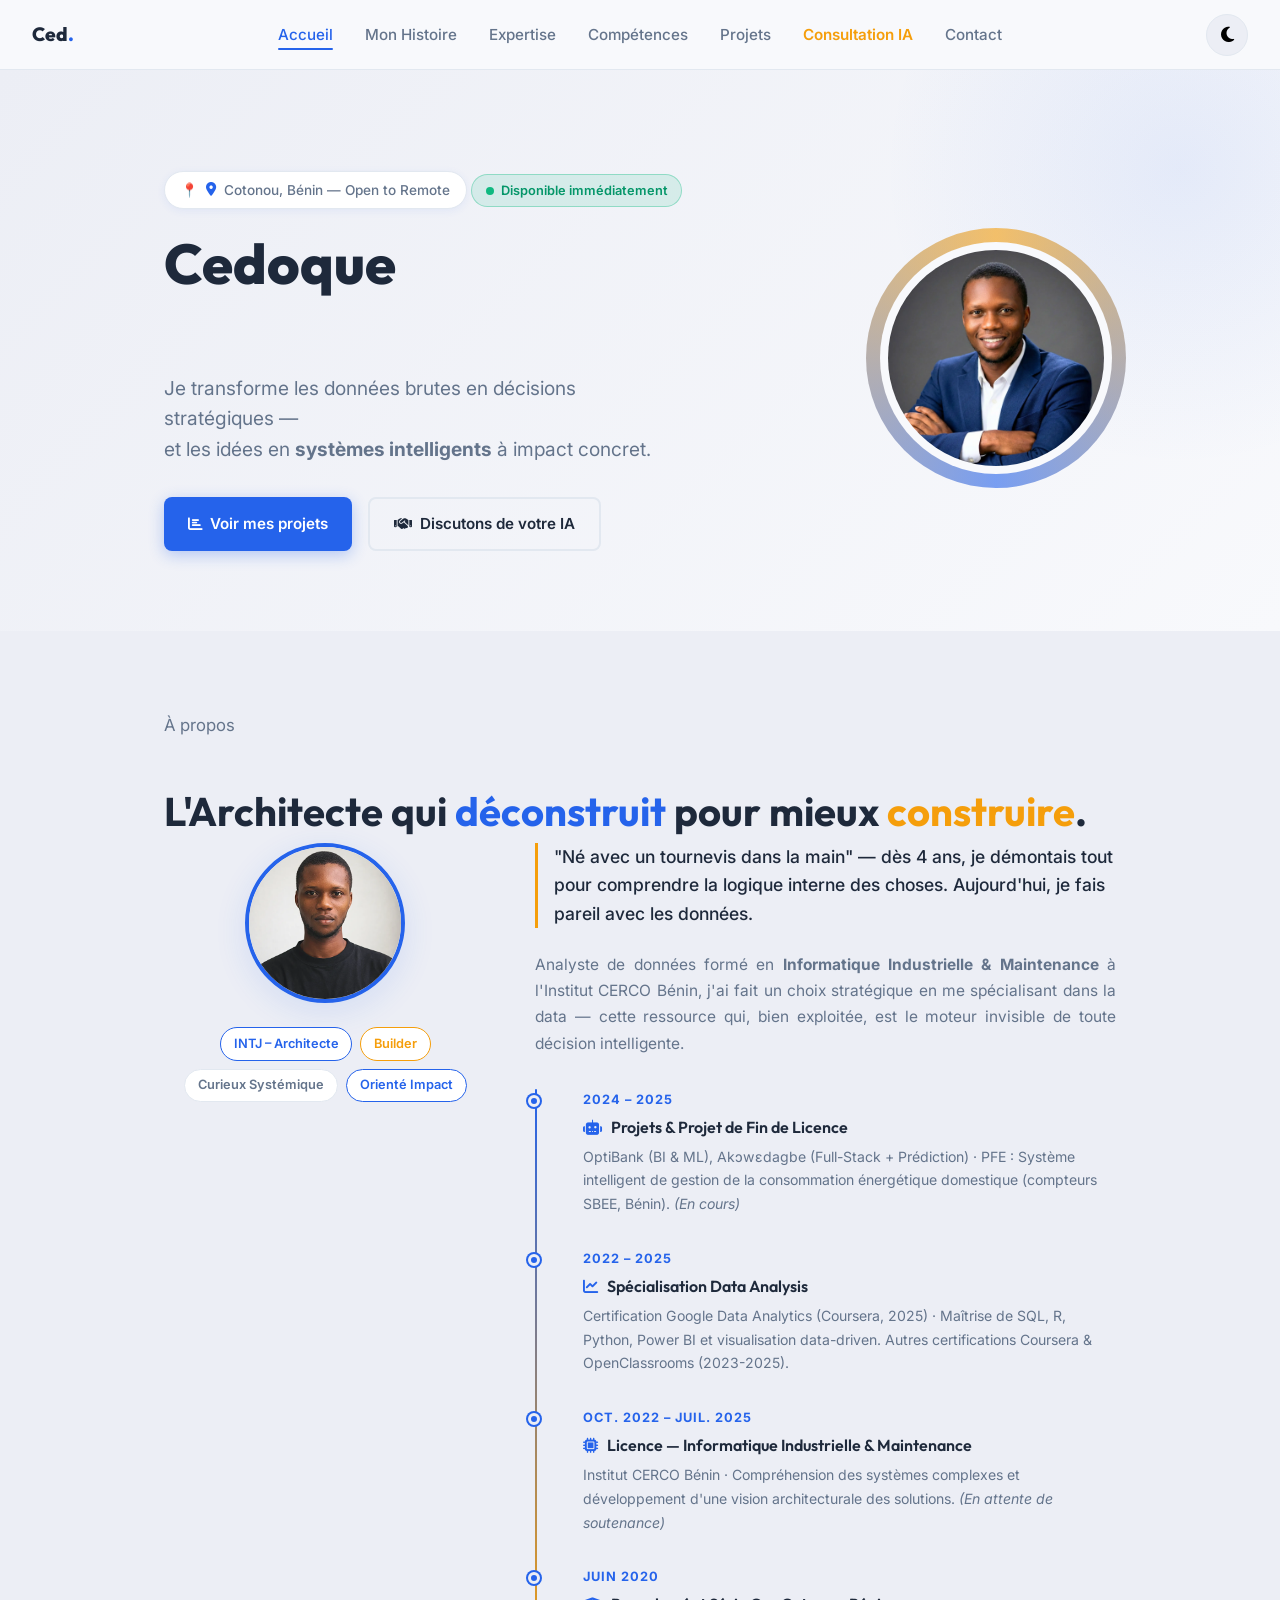
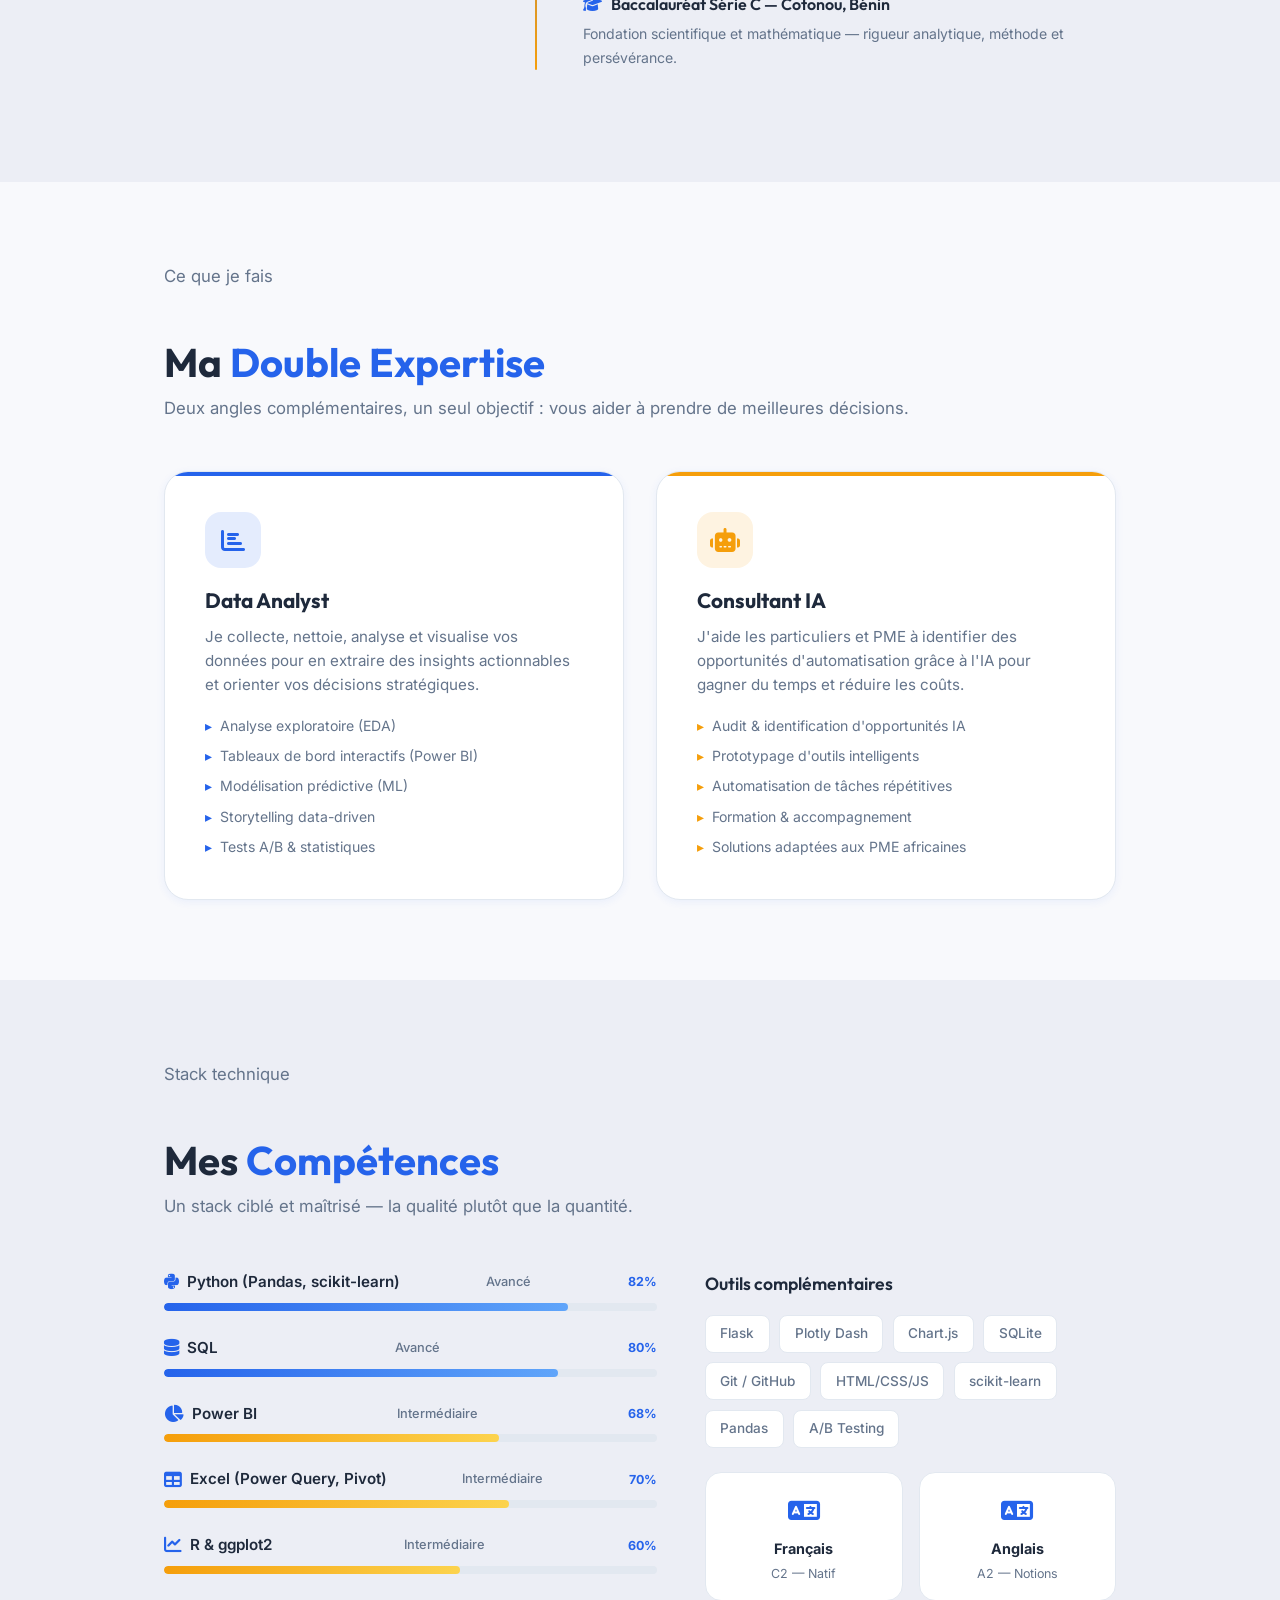
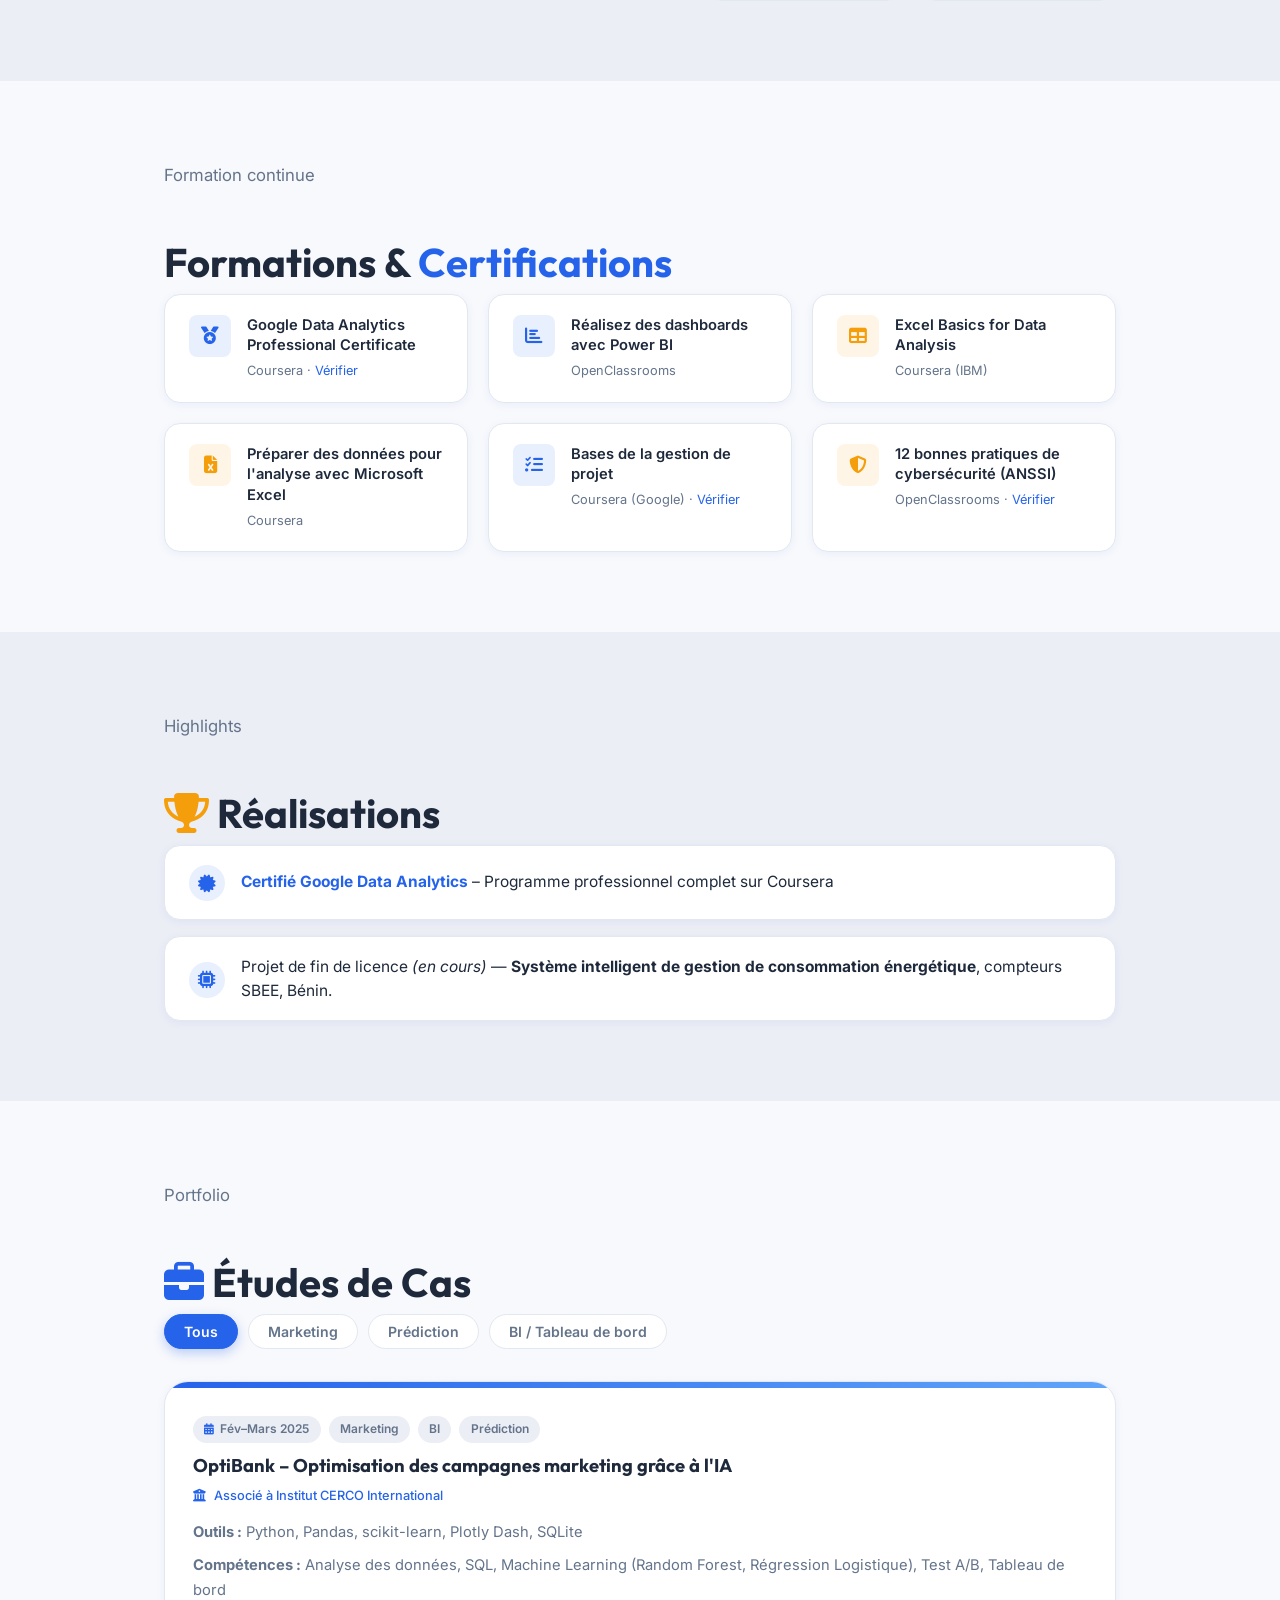
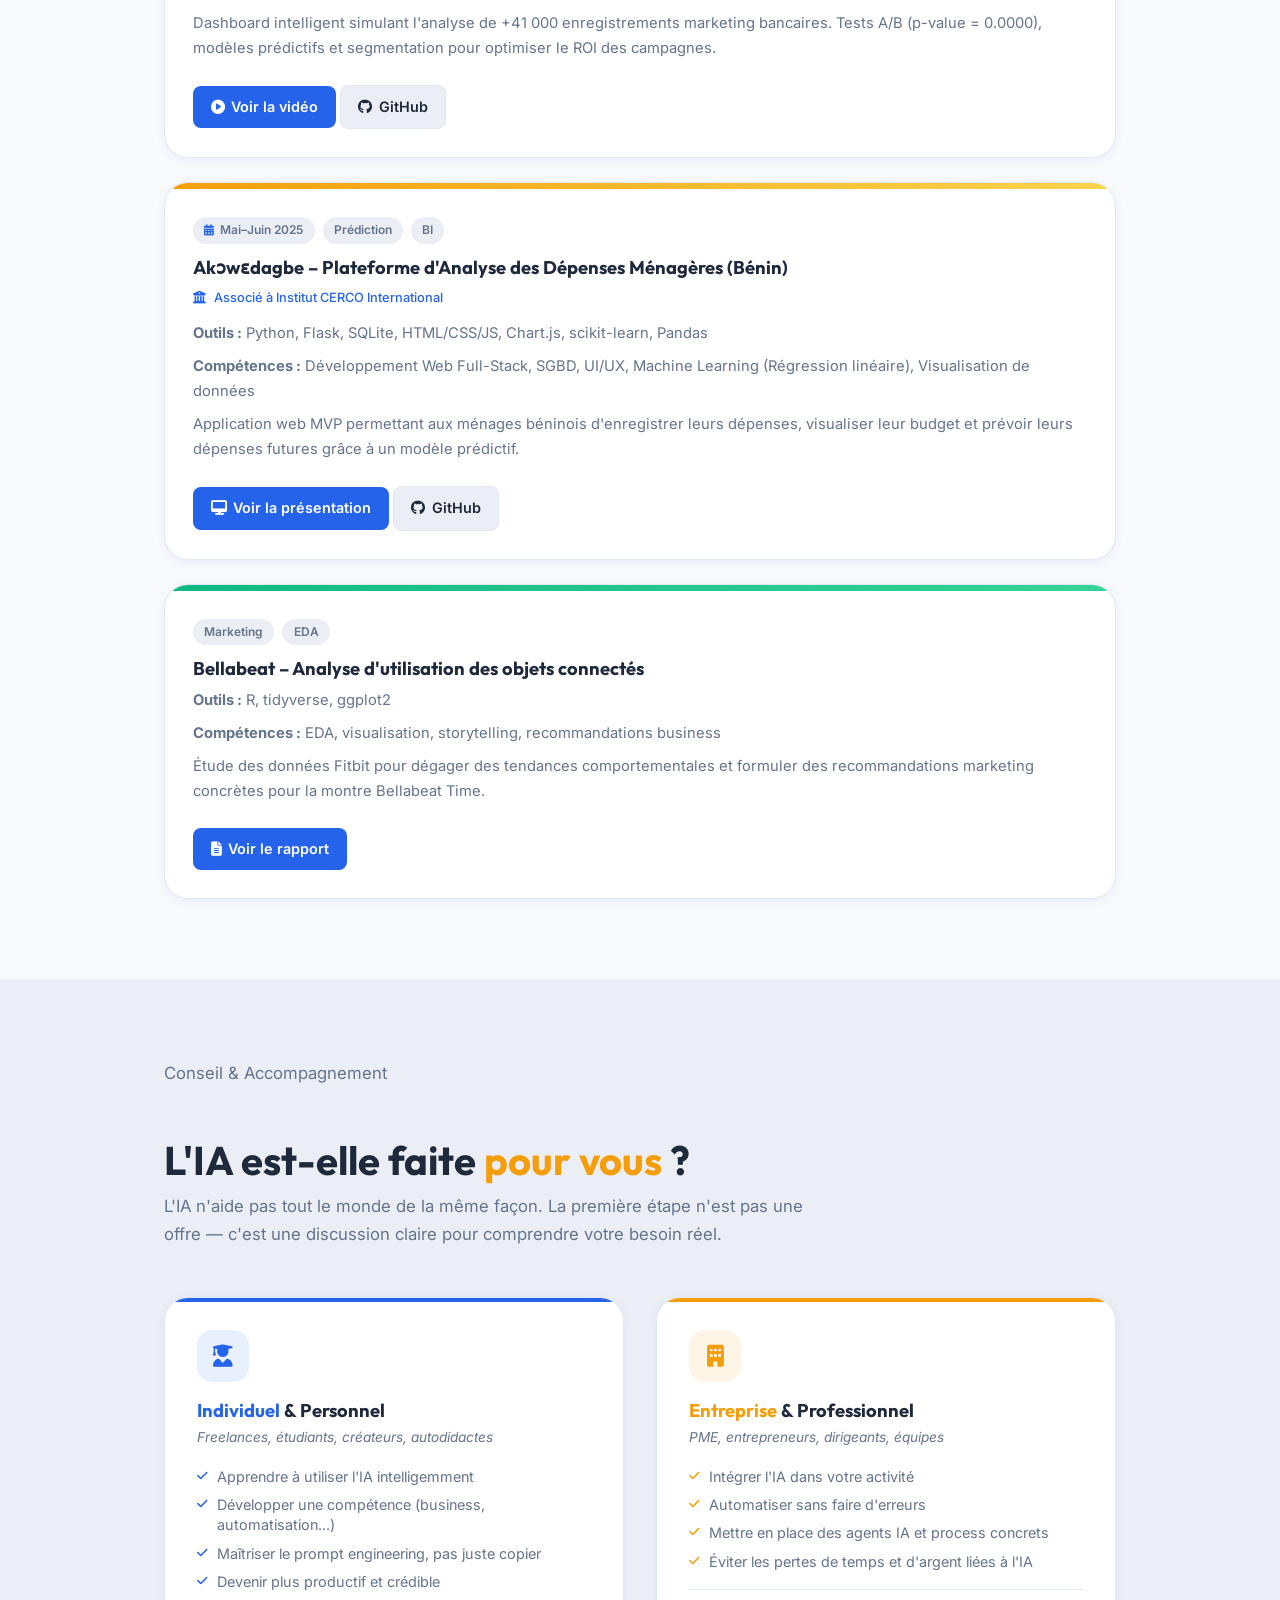
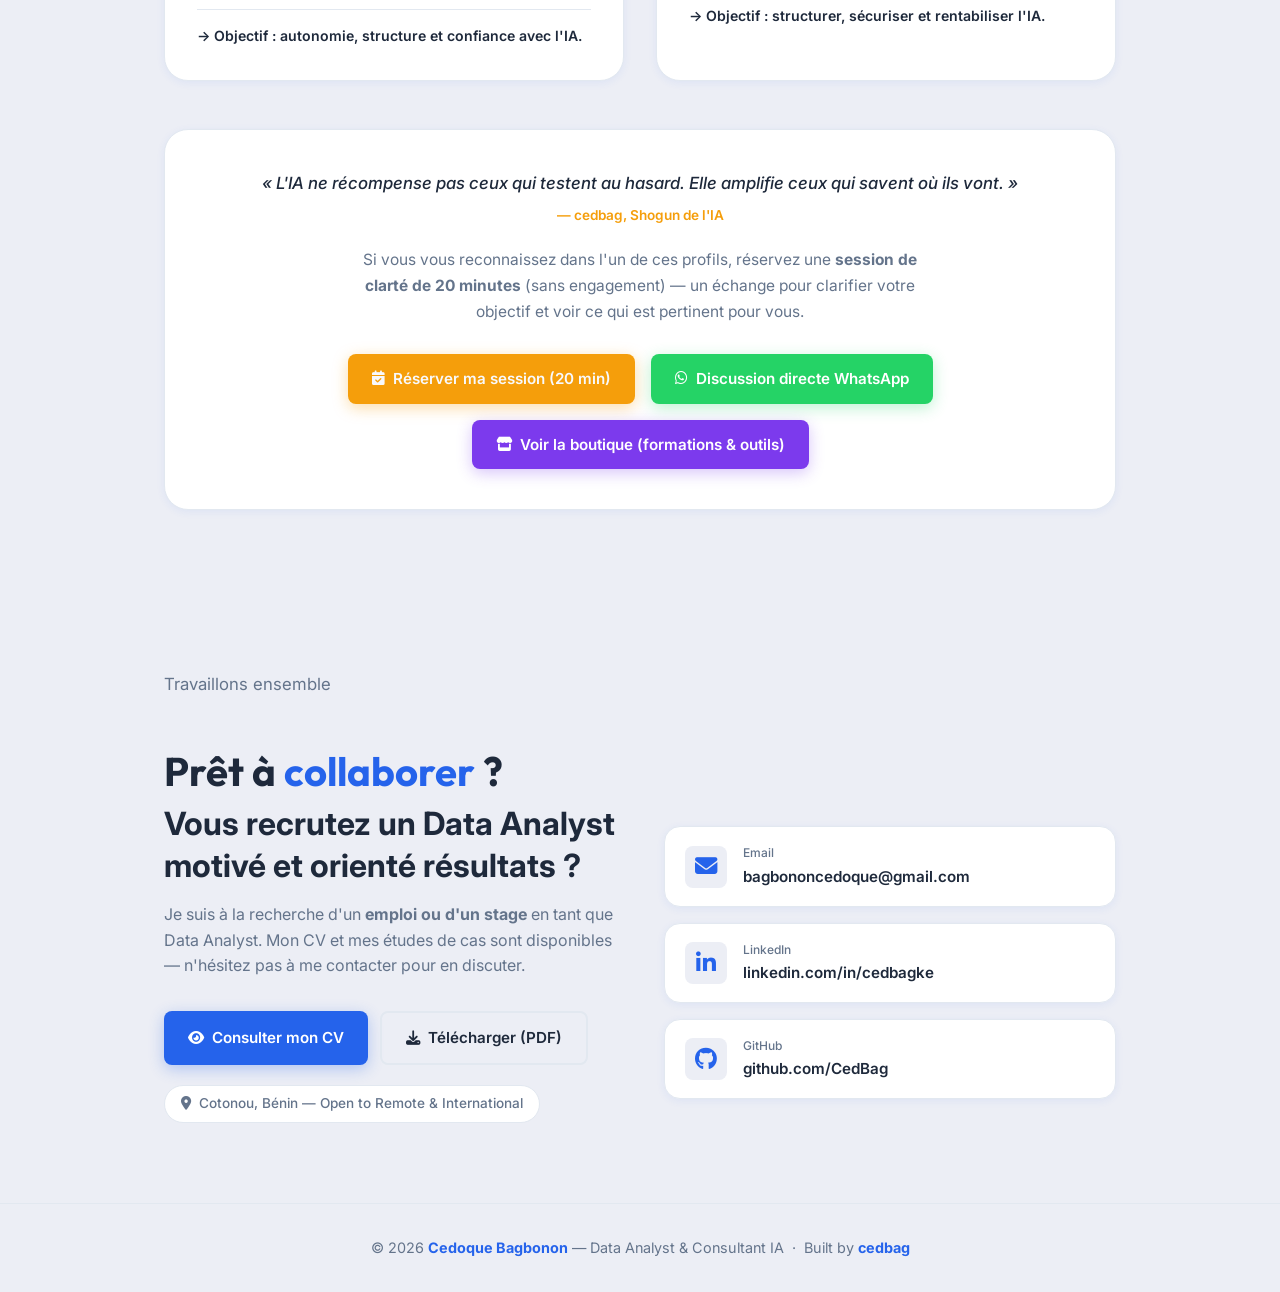
==== index.html @ a9717455 "feat: add GitHub repository link to project card in index.html" ====
<!DOCTYPE html>
<html lang="fr" data-theme="light">

<head>
  <meta charset="UTF-8">
  <meta name="viewport" content="width=device-width, initial-scale=1.0">
  <meta name="description"
    content="Portfolio de Cedoque Bagbonon – Data Analyst &amp; Consultant IA à Cotonou, Bénin. Spécialisé en SQL, Python, Power BI. Disponible pour emploi ou stage.">
  <meta name="keywords"
    content="Data Analyst, Consultant IA, SQL, Python, Power BI, Machine Learning, Tableau de bord, Bénin, Cotonou, Cedoque Bagbonon, cedbag, analyse de données, intelligence artificielle">
  <meta property="og:title" content="Cedoque Bagbonon | Data Analyst &amp; Consultant IA">
  <meta property="og:description"
    content="Je transforme les données brutes en décisions stratégiques — et les idées en systèmes intelligents.">
  <meta property="og:type" content="website">
  <title>Portfolio | Cedoque Bagbonon – Data Analyst &amp; Consultant IA</title>
  <link rel="icon" type="image/svg+xml"
    href="data:image/svg+xml,%3Csvg xmlns='http://www.w3.org/2000/svg' viewBox='0 0 32 32'%3E%3Crect width='32' height='32' rx='8' fill='%232563eb'/%3E%3Ctext x='16' y='22' font-family='sans-serif' font-size='14' font-weight='700' text-anchor='middle' fill='white'%3ECB%3C/text%3E%3C/svg%3E">
  <link rel="stylesheet" href="https://cdnjs.cloudflare.com/ajax/libs/font-awesome/6.5.0/css/all.min.css">
  <link rel="stylesheet" href="style.css">
</head>

<body>

  <!-- Barre de progression de lecture -->
  <div id="reading-progress"></div>

  <!-- ============================================================
       NAVIGATION
  ============================================================ -->
  <nav id="navbar">
    <div class="nav-logo">Ced<span>.</span></div>

    <div class="nav-links" id="nav-links">
      <a href="#hero">Accueil</a>
      <a href="#about">Mon Histoire</a>
      <a href="#expertise">Expertise</a>
      <a href="#skills">Compétences</a>
      <a href="#projects">Projets</a>
      <a href="#consultation-ia" class="nav-ia-link">Consultation IA</a>
      <a href="#contact">Contact</a>
    </div>

    <div class="nav-right">
      <button id="theme-toggle" aria-label="Basculer le mode sombre/clair">
        <i class="fas fa-moon" id="theme-icon"></i>
      </button>
      <button class="nav-toggle" id="nav-toggle" aria-label="Menu">
        <span></span><span></span><span></span>
      </button>
    </div>
  </nav>

  <!-- ============================================================
       HERO
  ============================================================ -->
  <section id="hero">
    <div class="container">
      <div class="hero-inner">

        <div class="hero-text fade-in">
          <div class="hero-badge">
            <i class="fas fa-map-marker-alt"></i>
            Cotonou, Bénin — Open to Remote
          </div>
          <div class="hero-available-badge">
            <span class="available-dot"></span>
            Disponible immédiatement
          </div>
          <h1 class="hero-title">
            Cedoque<br>
            <span class="typewriter-wrapper" id="typewriter-text"></span><span class="typewriter-cursor"></span>
          </h1>
          <p class="hero-tagline">
            Je transforme les données brutes en décisions stratégiques —<br>
            et les idées en <strong>systèmes intelligents</strong> à impact concret.
          </p>
          <div class="hero-cta">
            <a href="#projects" class="btn btn-primary">
              <i class="fas fa-chart-bar"></i> Voir mes projets
            </a>
            <a href="#consultation-ia" class="btn btn-secondary">
              <i class="fas fa-handshake"></i> Discutons de votre IA
            </a>
          </div>
        </div>

        <div class="hero-photo-wrapper fade-in">
          <div class="hero-photo-ring"></div>
          <div class="hero-photo-ring-inner"></div>
          <img src="images/profile.webp" alt="Photo de profil de Cedoque Bagbonon" class="hero-photo">
        </div>

      </div>
    </div>
  </section>

  <!-- ============================================================
       MON HISTOIRE
  ============================================================ -->
  <section id="about" class="section">
    <div class="container">
      <p class="section-subtitle">À propos</p>
      <h2 class="section-title fade-in">
        L'Architecte qui <span class="accent">déconstruit</span> pour mieux <span
          class="accent-amber">construire</span>.
      </h2>

      <div class="about-grid fade-in">
        <div class="about-sidebar">
          <img src="images/profile-about.webp" alt="Cedoque Bagbonon" class="about-photo">
          <div class="personality-badges">
            <span class="badge blue">INTJ – Architecte</span>
            <span class="badge amber">Builder</span>
            <span class="badge">Curieux Systémique</span>
            <span class="badge blue">Orienté Impact</span>
          </div>
        </div>

        <div class="about-content">
          <p class="about-intro">
            "Né avec un tournevis dans la main" — dès 4 ans, je démontais tout pour comprendre la logique interne des
            choses. Aujourd'hui, je fais pareil avec les données.
          </p>

          <p class="about-desc">
            Analyste de données formé en <strong>Informatique Industrielle &amp; Maintenance</strong> à l'Institut CERCO
            Bénin, j'ai fait un choix stratégique en me spécialisant dans la data — cette ressource qui, bien exploitée,
            est le moteur invisible de toute décision intelligente.
          </p>

          <div class="timeline">
            <div class="timeline-item">
              <div class="timeline-year">2024 – 2025</div>
              <div class="timeline-title">
                <i class="fas fa-robot timeline-icon"></i> Projets &amp; Projet de Fin de Licence
              </div>
              <div class="timeline-desc">OptiBank (BI &amp; ML), Akɔwɛdagbe (Full-Stack + Prédiction) · PFE : Système
                intelligent de gestion de la consommation énergétique domestique (compteurs SBEE, Bénin). <em>(En
                  cours)</em></div>
            </div>
            <div class="timeline-item">
              <div class="timeline-year">2022 – 2025</div>
              <div class="timeline-title">
                <i class="fas fa-chart-line timeline-icon"></i> Spécialisation Data Analysis
              </div>
              <div class="timeline-desc">Certification Google Data Analytics (Coursera, 2025) · Maîtrise de SQL, R,
                Python, Power BI et visualisation data-driven. Autres certifications Coursera &amp; OpenClassrooms
                (2023-2025).</div>
            </div>
            <div class="timeline-item">
              <div class="timeline-year">Oct. 2022 – Juil. 2025</div>
              <div class="timeline-title">
                <i class="fas fa-microchip timeline-icon"></i> Licence — Informatique Industrielle &amp; Maintenance
              </div>
              <div class="timeline-desc">Institut CERCO Bénin · Compréhension des systèmes complexes et développement
                d'une vision architecturale des solutions. <em>(En attente de soutenance)</em></div>
            </div>
            <div class="timeline-item">
              <div class="timeline-year">Juin 2020</div>
              <div class="timeline-title">
                <i class="fas fa-graduation-cap timeline-icon"></i> Baccalauréat Série C — Cotonou, Bénin
              </div>
              <div class="timeline-desc">Fondation scientifique et mathématique — rigueur analytique, méthode et
                persévérance.</div>
            </div>
          </div>
        </div>
      </div>
    </div>
  </section>

  <!-- ============================================================
       DOUBLE EXPERTISE
  ============================================================ -->
  <section id="expertise" class="section">
    <div class="container">
      <p class="section-subtitle">Ce que je fais</p>
      <h2 class="section-title fade-in">Ma <span class="accent">Double Expertise</span></h2>
      <p class="section-subtitle fade-in">Deux angles complémentaires, un seul objectif : vous aider à prendre de
        meilleures décisions.</p>

      <div class="expertise-grid fade-in">

        <div class="expertise-card blue">
          <div class="expertise-icon-fa">
            <i class="fas fa-chart-bar"></i>
          </div>
          <h3>Data Analyst</h3>
          <p>Je collecte, nettoie, analyse et visualise vos données pour en extraire des insights actionnables et
            orienter vos décisions stratégiques.</p>
          <ul class="expertise-list">
            <li>Analyse exploratoire (EDA)</li>
            <li>Tableaux de bord interactifs (Power BI)</li>
            <li>Modélisation prédictive (ML)</li>
            <li>Storytelling data-driven</li>
            <li>Tests A/B & statistiques</li>
          </ul>
        </div>

        <div class="expertise-card amber">
          <div class="expertise-icon-fa">
            <i class="fas fa-robot"></i>
          </div>
          <h3>Consultant IA</h3>
          <p>J'aide les particuliers et PME à identifier des opportunités d'automatisation grâce à l'IA pour gagner du
            temps et réduire les coûts.</p>
          <ul class="expertise-list">
            <li>Audit & identification d'opportunités IA</li>
            <li>Prototypage d'outils intelligents</li>
            <li>Automatisation de tâches répétitives</li>
            <li>Formation & accompagnement</li>
            <li>Solutions adaptées aux PME africaines</li>
          </ul>
        </div>

      </div>
    </div>
  </section>

  <!-- ============================================================
       COMPÉTENCES
  ============================================================ -->
  <section id="skills" class="section">
    <div class="container">
      <p class="section-subtitle">Stack technique</p>
      <h2 class="section-title fade-in">Mes <span class="accent">Compétences</span></h2>
      <p class="section-subtitle fade-in">Un stack ciblé et maîtrisé — la qualité plutôt que la quantité.</p>

      <div class="skills-layout fade-in">
        <div class="skills-bars">
          <div class="skill-item">
            <div class="skill-header">
              <span class="skill-name">
                <i class="fab fa-python skill-icon"></i> Python (Pandas, scikit-learn)
              </span>
              <span class="skill-level">Avancé</span>
              <span class="skill-percent">82%</span>
            </div>
            <div class="skill-bar">
              <div class="skill-fill" data-width="82"></div>
            </div>
          </div>

          <div class="skill-item">
            <div class="skill-header">
              <span class="skill-name">
                <i class="fas fa-database skill-icon"></i> SQL
              </span>
              <span class="skill-level">Avancé</span>
              <span class="skill-percent">80%</span>
            </div>
            <div class="skill-bar">
              <div class="skill-fill" data-width="80"></div>
            </div>
          </div>

          <div class="skill-item">
            <div class="skill-header">
              <span class="skill-name">
                <i class="fas fa-chart-pie skill-icon"></i> Power BI
              </span>
              <span class="skill-level">Intermédiaire</span>
              <span class="skill-percent">68%</span>
            </div>
            <div class="skill-bar">
              <div class="skill-fill amber-fill" data-width="68"></div>
            </div>
          </div>

          <div class="skill-item">
            <div class="skill-header">
              <span class="skill-name">
                <i class="fas fa-table skill-icon"></i> Excel (Power Query, Pivot)
              </span>
              <span class="skill-level">Intermédiaire</span>
              <span class="skill-percent">70%</span>
            </div>
            <div class="skill-bar">
              <div class="skill-fill amber-fill" data-width="70"></div>
            </div>
          </div>

          <div class="skill-item">
            <div class="skill-header">
              <span class="skill-name">
                <i class="fas fa-chart-line skill-icon"></i> R & ggplot2
              </span>
              <span class="skill-level">Intermédiaire</span>
              <span class="skill-percent">60%</span>
            </div>
            <div class="skill-bar">
              <div class="skill-fill amber-fill" data-width="60"></div>
            </div>
          </div>
        </div>

        <div class="skills-right">
          <div class="tools-title">Outils complémentaires</div>
          <div class="tools-grid">
            <span class="tool-badge">Flask</span>
            <span class="tool-badge">Plotly Dash</span>
            <span class="tool-badge">Chart.js</span>
            <span class="tool-badge">SQLite</span>
            <span class="tool-badge">Git / GitHub</span>
            <span class="tool-badge">HTML/CSS/JS</span>
            <span class="tool-badge">scikit-learn</span>
            <span class="tool-badge">Pandas</span>
            <span class="tool-badge">A/B Testing</span>
          </div>

          <div class="langs-grid langs-grid--spaced">
            <div class="lang-card">
              <div class="lang-flag-icon"><i class="fas fa-language"></i></div>
              <div class="lang-name">Français</div>
              <div class="lang-level">C2 — Natif</div>
            </div>
            <div class="lang-card">
              <div class="lang-flag-icon"><i class="fas fa-language"></i></div>
              <div class="lang-name">Anglais</div>
              <div class="lang-level">A2 — Notions</div>
            </div>
          </div>
        </div>
      </div>
    </div>
  </section>

  <!-- ============================================================
       CERTIFICATIONS
  ============================================================ -->
  <section id="certifications" class="section">
    <div class="container">
      <p class="section-subtitle">Formation continue</p>
      <h2 class="section-title fade-in">Formations & <span class="accent">Certifications</span></h2>

      <div class="certs-grid fade-in">
        <div class="cert-card">
          <div class="cert-icon-fa blue"><i class="fas fa-medal"></i></div>
          <div class="cert-info">
            <div class="cert-name">Google Data Analytics Professional Certificate</div>
            <div class="cert-source">Coursera · <a href="https://coursera.org/verify/professional-cert/GMU5T66K79SK"
                target="_blank" rel="noopener noreferrer">Vérifier</a></div>
          </div>
        </div>
        <div class="cert-card">
          <div class="cert-icon-fa blue"><i class="fas fa-chart-bar"></i></div>
          <div class="cert-info">
            <div class="cert-name">Réalisez des dashboards avec Power BI</div>
            <div class="cert-source">OpenClassrooms</div>
          </div>
        </div>
        <div class="cert-card">
          <div class="cert-icon-fa amber"><i class="fas fa-table"></i></div>
          <div class="cert-info">
            <div class="cert-name">Excel Basics for Data Analysis</div>
            <div class="cert-source">Coursera (IBM)</div>
          </div>
        </div>
        <div class="cert-card">
          <div class="cert-icon-fa amber"><i class="fas fa-file-excel"></i></div>
          <div class="cert-info">
            <div class="cert-name">Préparer des données pour l'analyse avec Microsoft Excel</div>
            <div class="cert-source">Coursera</div>
          </div>
        </div>
        <div class="cert-card">
          <div class="cert-icon-fa blue"><i class="fas fa-tasks"></i></div>
          <div class="cert-info">
            <div class="cert-name">Bases de la gestion de projet</div>
            <div class="cert-source">Coursera (Google) · <a
                href="https://www.coursera.org/account/accomplishments/certificate/DZXBBO87VF90"
                target="_blank" rel="noopener noreferrer">Vérifier</a></div>
          </div>
        </div>
        <div class="cert-card">
          <div class="cert-icon-fa amber"><i class="fas fa-shield-alt"></i></div>
          <div class="cert-info">
            <div class="cert-name">12 bonnes pratiques de cybersécurité (ANSSI)</div>
            <div class="cert-source">OpenClassrooms · <a
                href="https://openclassrooms.com/fr/course-certificates/6619141272" target="_blank" rel="noopener noreferrer">Vérifier</a></div>
          </div>
        </div>
      </div>
    </div>
  </section>

  <!-- ============================================================
       RÉALISATIONS
  ============================================================ -->
  <section id="achievements" class="section">
    <div class="container">
      <p class="section-subtitle">Highlights</p>
      <h2 class="section-title fade-in">
        <i class="fas fa-trophy icon-amber"></i> Réalisations
      </h2>

      <ul class="achievements-list fade-in">
        <li>
          <i class="fas fa-certificate achieve-icon"></i>
          <span><strong><a href="https://coursera.org/verify/professional-cert/GMU5T66K79SK" target="_blank" rel="noopener noreferrer">Certifié Google Data Analytics</a></strong> – Programme professionnel complet sur Coursera</span>
        </li>
        <li>
          <i class="fas fa-microchip achieve-icon"></i>
          <span>Projet de fin de licence <em>(en cours)</em> — <strong>Système intelligent de gestion de consommation énergétique</strong>, compteurs SBEE, Bénin.</span>
        </li>
      </ul>
    </div>
  </section>

  <!-- ============================================================
       PROJETS
  ============================================================ -->
  <section id="projects" class="section">
    <div class="container">
      <p class="section-subtitle">Portfolio</p>
      <h2 class="section-title fade-in">
        <i class="fas fa-briefcase icon-blue"></i> Études de Cas
      </h2>

      <div id="filter-controls" role="group" aria-label="Filtrer les projets">
        <button data-filter="all" class="filter-btn active" aria-pressed="true">Tous</button>
        <button data-filter="marketing" class="filter-btn" aria-pressed="false">Marketing</button>
        <button data-filter="prediction" class="filter-btn" aria-pressed="false">Prédiction</button>
        <button data-filter="bi" class="filter-btn" aria-pressed="false">BI / Tableau de bord</button>
      </div>

      <div class="projects-grid">

        <!-- OptiBank -->
        <div class="case-study fade-in" data-category="marketing bi prediction">
          <div class="case-study-header blue"></div>
          <div class="case-study-body">
            <div class="case-study-meta">
              <span class="meta-tag"><i class="fas fa-calendar-alt"></i> Fév–Mars 2025</span>
              <span class="meta-tag">Marketing</span>
              <span class="meta-tag">BI</span>
              <span class="meta-tag">Prédiction</span>
            </div>
            <h3>OptiBank – Optimisation des campagnes marketing grâce à l'IA</h3>
            <div class="case-study-org">
              <i class="fas fa-university"></i> Associé à Institut CERCO International
            </div>
            <p><strong>Outils :</strong> Python, Pandas, scikit-learn, Plotly Dash, SQLite</p>
            <p><strong>Compétences :</strong> Analyse des données, SQL, Machine Learning (Random Forest, Régression
              Logistique), Test A/B, Tableau de bord</p>
            <p>Dashboard intelligent simulant l'analyse de +41 000 enregistrements marketing bancaires. Tests A/B
              (p-value = 0.0000), modèles prédictifs et segmentation pour optimiser le ROI des campagnes.</p>
            <a href="https://drive.google.com/file/d/1L1DctxfTsX4CqBDZ_8sZzu9DXL_S0RvM/view?usp=drive_link" class="button"
              target="_blank" rel="noopener noreferrer">
              <i class="fas fa-play-circle"></i> Voir la vidéo
            </a>
            <a href="https://github.com/CedBag/OptiBank" target="_blank" rel="noopener noreferrer"
              class="button btn-github-card">
              <i class="fab fa-github"></i> GitHub
            </a>
          </div>
        </div>

        <!-- Akɔwɛdagbe -->
        <div class="case-study fade-in" data-category="prediction bi">
          <div class="case-study-header amber"></div>
          <div class="case-study-body">
            <div class="case-study-meta">
              <span class="meta-tag"><i class="fas fa-calendar-alt"></i> Mai–Juin 2025</span>
              <span class="meta-tag">Prédiction</span>
              <span class="meta-tag">BI</span>
            </div>
            <h3>Akɔwɛdagbe – Plateforme d'Analyse des Dépenses Ménagères (Bénin)</h3>
            <div class="case-study-org">
              <i class="fas fa-university"></i> Associé à Institut CERCO International
            </div>
            <p><strong>Outils :</strong> Python, Flask, SQLite, HTML/CSS/JS, Chart.js, scikit-learn, Pandas</p>
            <p><strong>Compétences :</strong> Développement Web Full-Stack, SGBD, UI/UX, Machine Learning (Régression
              linéaire), Visualisation de données</p>
            <p>Application web MVP permettant aux ménages béninois d'enregistrer leurs dépenses, visualiser leur budget
              et prévoir leurs dépenses futures grâce à un modèle prédictif.</p>
            <a href="https://docs.google.com/presentation/d/e/2PACX-1vQgn4Ns_dntNlBJ771-R21iWtU6UHVgJvvWXi3lLoRHSyoztzCmWmkfP-xh96l0DbTy7u93C8h6fhs_/pub?start=true&loop=false&delayms=60000"
              class="button" target="_blank" rel="noopener noreferrer">
              <i class="fas fa-desktop"></i> Voir la présentation
            </a>
            <a href="https://github.com/CedBag/Ak-w--agbe" target="_blank" rel="noopener noreferrer"
              class="button btn-github-card">
              <i class="fab fa-github"></i> GitHub
            </a>

          </div>
        </div>

        <!-- Bellabeat -->
        <div class="case-study fade-in" data-category="marketing">
          <div class="case-study-header green"></div>
          <div class="case-study-body">
            <div class="case-study-meta">
              <span class="meta-tag">Marketing</span>
              <span class="meta-tag">EDA</span>
            </div>
            <h3>Bellabeat – Analyse d'utilisation des objets connectés</h3>
            <p><strong>Outils :</strong> R, tidyverse, ggplot2</p>
            <p><strong>Compétences :</strong> EDA, visualisation, storytelling, recommandations business</p>
            <p>Étude des données Fitbit pour dégager des tendances comportementales et formuler des recommandations
              marketing concrètes pour la montre Bellabeat Time.</p>
            <a href="https://docs.google.com/document/d/e/2PACX-1vTUTHFRbFEUQoJgBAT_AxTkglE2Ddd3IFt83-y2rGUnSGOMVHcftJpBUISSRNfcb9DHqlw9UY6wJYRq/pub"
              class="button" target="_blank" rel="noopener noreferrer">
              <i class="fas fa-file-alt"></i> Voir le rapport
            </a>
          </div>
        </div>

      </div>
    </div>
  </section>

  <!-- ============================================================
       CONSULTATION IA
  ============================================================ -->
  <section id="consultation-ia" class="section">
    <div class="container">
      <p class="section-subtitle">Conseil & Accompagnement</p>
      <h2 class="section-title fade-in">
        L'IA est-elle faite <span class="accent-amber">pour vous</span> ?
      </h2>
      <p class="section-subtitle fade-in ia-subtitle">
        L'IA n'aide pas tout le monde de la même façon. La première étape n'est pas une offre — c'est
        une discussion claire pour comprendre votre besoin réel.
      </p>

      <div class="ia-profiles fade-in">

        <!-- Profil 1 : Individuel -->
        <div class="ia-profile-card personal">
          <div class="ia-profile-icon">
            <i class="fas fa-user-graduate"></i>
          </div>
          <h3><span class="accent">Individuel</span> &amp; Personnel</h3>
          <p class="ia-profile-desc">Freelances, étudiants, créateurs, autodidactes</p>
          <ul class="ia-profile-list">
            <li><i class="fas fa-check"></i> Apprendre à utiliser l'IA intelligemment</li>
            <li><i class="fas fa-check"></i> Développer une compétence (business, automatisation...)</li>
            <li><i class="fas fa-check"></i> Maîtriser le prompt engineering, pas juste copier</li>
            <li><i class="fas fa-check"></i> Devenir plus productif et crédible</li>
          </ul>
          <p class="ia-profile-goal">→ Objectif : autonomie, structure et confiance avec l'IA.</p>
        </div>

        <!-- Profil 2 : Entreprise -->
        <div class="ia-profile-card business">
          <div class="ia-profile-icon">
            <i class="fas fa-building"></i>
          </div>
          <h3><span class="accent-amber">Entreprise</span> &amp; Professionnel</h3>
          <p class="ia-profile-desc">PME, entrepreneurs, dirigeants, équipes</p>
          <ul class="ia-profile-list">
            <li><i class="fas fa-check"></i> Intégrer l'IA dans votre activité</li>
            <li><i class="fas fa-check"></i> Automatiser sans faire d'erreurs</li>
            <li><i class="fas fa-check"></i> Mettre en place des agents IA et process concrets</li>
            <li><i class="fas fa-check"></i> Éviter les pertes de temps et d'argent liées à l'IA</li>
          </ul>
          <p class="ia-profile-goal">→ Objectif : structurer, sécuriser et rentabiliser l'IA.</p>
        </div>

      </div>

      <!-- Citation + CTA -->
      <div class="ia-cta-block fade-in">
        <blockquote class="ia-quote">
          &laquo;&nbsp;L'IA ne récompense pas ceux qui testent au hasard.
          Elle amplifie ceux qui savent où ils vont.&nbsp;&raquo;
          <cite>— cedbag, Shogun de l'IA</cite>
        </blockquote>
        <p class="ia-cta-desc">
          Si vous vous reconnaissez dans l'un de ces profils, réservez une <strong>session de clarté
          de 20 minutes</strong> (sans engagement) — un échange pour clarifier votre objectif et voir ce
          qui est pertinent pour vous.
        </p>
        <div class="ia-cta-buttons">
          <a href="https://calendly.com/bagbononcedoque/30min" target="_blank" rel="noopener noreferrer"
            class="btn btn-amber">
            <i class="fas fa-calendar-check"></i> Réserver ma session (20 min)
          </a>
          <a href="https://wa.me/2290152095535" target="_blank" rel="noopener noreferrer"
            class="btn btn-whatsapp">
            <i class="fab fa-whatsapp"></i> Discussion directe WhatsApp
          </a>
          <a href="https://studio-ia-co.mychariow.shop/" target="_blank" rel="noopener noreferrer"
            class="btn btn-shop">
            <i class="fas fa-store"></i> Voir la boutique (formations &amp; outils)
          </a>
        </div>

      </div>

    </div>
  </section>

  <!-- ============================================================
       CONTACT
  ============================================================ -->
  <section id="contact" class="section">
    <div class="container">
      <p class="section-subtitle">Travaillons ensemble</p>
      <h2 class="section-title fade-in">Prêt à <span class="accent">collaborer</span> ?</h2>

      <div class="contact-grid fade-in">
        <div class="contact-left">
          <p class="contact-headline">Vous recrutez un Data Analyst motivé et orienté résultats ?</p>
          <p class="contact-desc">
            Je suis à la recherche d'un <strong>emploi ou d'un stage</strong> en tant que Data Analyst. Mon CV et mes
            études de cas sont disponibles — n'hésitez pas à me contacter pour en discuter.
          </p>
          <div class="cv-buttons">
            <a href="https://docs.google.com/document/d/e/2PACX-1vRQB-HM4CHfBiboe_6ecRo-tEDWdwUUhp1H0JRKesmXZ9wnPM6X5R8oStuaXG1EeA1qc5TAEKydtjlr/pub"
              target="_blank" rel="noopener noreferrer" class="btn btn-primary">
              <i class="fas fa-eye"></i> Consulter mon CV
            </a>
            <a href="https://docs.google.com/document/d/1-T-NGNfwAi6pJ0_sTjPW43ZO-hfBB2mkMlZGKjsE24s/edit?usp=sharing"
              target="_blank" rel="noopener noreferrer" class="btn btn-secondary">
              <i class="fas fa-download"></i> Télécharger (PDF)
            </a>
          </div>
          <span class="contact-location">
            <i class="fas fa-map-marker-alt"></i>
            Cotonou, Bénin — Open to Remote &amp; International
          </span>
        </div>

        <div class="contact-links">
          <a href="mailto:bagbononcedoque@gmail.com" class="contact-link">
            <span class="contact-link-icon"><i class="fas fa-envelope"></i></span>
            <div class="contact-link-text">
              <span class="contact-link-label">Email</span>
              <span class="contact-link-value">bagbononcedoque@gmail.com</span>
            </div>
          </a>
          <a href="https://www.linkedin.com/in/cedbagke" target="_blank" rel="noopener noreferrer" class="contact-link">
            <span class="contact-link-icon"><i class="fab fa-linkedin-in"></i></span>
            <div class="contact-link-text">
              <span class="contact-link-label">LinkedIn</span>
              <span class="contact-link-value">linkedin.com/in/cedbagke</span>
            </div>
          </a>
          <a href="https://github.com/CedBag" target="_blank" rel="noopener noreferrer" class="contact-link">
            <span class="contact-link-icon"><i class="fab fa-github"></i></span>
            <div class="contact-link-text">
              <span class="contact-link-label">GitHub</span>
              <span class="contact-link-value">github.com/CedBag</span>
            </div>
          </a>
        </div>
      </div>
    </div>
  </section>

  <!-- ============================================================
       FOOTER
  ============================================================ -->
  <footer>
    <p>
      &copy; 2026 <strong>Cedoque Bagbonon</strong> — Data Analyst & Consultant IA
      &nbsp;&middot;&nbsp;
      Built by <strong class="accent">cedbag</strong>
    </p>
  </footer>

  <!-- Bouton Retour en haut -->
  <button id="scroll-top" aria-label="Retour en haut">
    <i class="fas fa-arrow-up"></i>
  </button>

  <script src="script.js"></script>
</body>

</html>
---- style.css ----
/* ===================================================
   PORTFOLIO – Cedoque Bagbonon
   Style global | Dark/Light Mode | Responsive
=================================================== */

/* --- Google Fonts --- */
@import url('https://fonts.googleapis.com/css2?family=Outfit:wght@300;400;500;600;700;800&family=Inter:wght@300;400;500;600&display=swap');

/* --- CSS Variables (Mode Clair par défaut) --- */
:root {
  --bg-primary: #F8F9FC;
  --bg-secondary: #ECEEF5;
  --bg-card: #FFFFFF;
  --accent-blue: #2563EB;
  --accent-blue-light: #60A5FA;
  --accent-amber: #F59E0B;
  --accent-amber-light: #FCD34D;
  --text-primary: #1E293B;
  --text-secondary: #64748B;
  --text-inverse: #F8F9FC;
  --border: #E2E8F0;
  --shadow-sm: 0 2px 8px rgba(37, 99, 235, 0.07);
  --shadow-md: 0 8px 32px rgba(37, 99, 235, 0.12);
  --shadow-lg: 0 20px 60px rgba(37, 99, 235, 0.15);
  --radius-sm: 8px;
  --radius-md: 16px;
  --radius-lg: 24px;
  --radius-full: 9999px;
  --transition: 0.3s cubic-bezier(0.4, 0, 0.2, 1);
  --font-heading: 'Outfit', sans-serif;
  --font-body: 'Inter', sans-serif;
  --nav-height: 70px;
}

/* --- Mode Sombre (Bleu Nuit) --- */
[data-theme="dark"] {
  --bg-primary: #0F1624;
  --bg-secondary: #1A2540;
  --bg-card: #1E2D4A;
  --accent-blue: #3B82F6;
  --accent-blue-light: #93C5FD;
  --accent-amber: #FBBF24;
  --accent-amber-light: #FDE68A;
  --text-primary: #E2E8F0;
  --text-secondary: #94A3B8;
  --text-inverse: #0F1624;
  --border: #2D3F6B;
  --shadow-sm: 0 2px 8px rgba(0, 0, 0, 0.3);
  --shadow-md: 0 8px 32px rgba(0, 0, 0, 0.4);
  --shadow-lg: 0 20px 60px rgba(0, 0, 0, 0.5);
}

/* =============================================
   RESET & BASE
============================================= */
*,
*::before,
*::after {
  box-sizing: border-box;
  margin: 0;
  padding: 0;
}

html {
  scroll-behavior: smooth;
  scroll-padding-top: var(--nav-height);
}

body {
  font-family: var(--font-body);
  background-color: var(--bg-primary);
  color: var(--text-primary);
  line-height: 1.7;
  transition: background-color var(--transition), color var(--transition);
  overflow-x: hidden;
}

h1,
h2,
h3,
h4 {
  font-family: var(--font-heading);
  line-height: 1.2;
}

a {
  color: var(--accent-blue);
  text-decoration: none;
  transition: color var(--transition);
}

a:hover {
  color: var(--accent-amber);
}

img {
  max-width: 100%;
  display: block;
}

/* =============================================
   LAYOUT HELPERS
============================================= */
.container {
  max-width: 1000px;
  margin: 0 auto;
  padding: 0 1.5rem;
}

.section {
  padding: 5rem 0;
}

.section-title {
  font-size: clamp(1.8rem, 4vw, 2.5rem);
  font-weight: 700;
  color: var(--text-primary);
  margin-bottom: 0.5rem;
}

.section-subtitle {
  color: var(--text-secondary);
  font-size: 1.05rem;
  margin-bottom: 3rem;
}

.accent {
  color: var(--accent-blue);
}

.accent-amber {
  color: var(--accent-amber);
}

/* Classes utilitaires (remplacent les anciens styles inline) */
.icon-amber { color: var(--accent-amber); }
.icon-blue  { color: var(--accent-blue); }

.about-desc {
  color: var(--text-secondary);
  margin-bottom: 2rem;
  font-size: 0.97rem;
  line-height: 1.7;
  text-align: justify;
}

.langs-grid--spaced {
  margin-top: 2rem;
}

.ia-subtitle {
  max-width: 640px;
}


/* Fade-in au scroll */
.fade-in {
  opacity: 0;
  transform: translateY(30px);
  transition: opacity 0.6s ease, transform 0.6s ease;
}

.fade-in.visible {
  opacity: 1;
  transform: translateY(0);
}

/* =============================================
   NAVIGATION
============================================= */
nav {
  position: sticky;
  top: 0;
  z-index: 100;
  background: var(--bg-primary);
  border-bottom: 1px solid var(--border);
  height: var(--nav-height);
  display: flex;
  align-items: center;
  justify-content: space-between;
  padding: 0 2rem;
  -webkit-backdrop-filter: blur(10px);
  backdrop-filter: blur(10px);
  transition: background-color var(--transition);
}

.nav-logo {
  font-family: var(--font-heading);
  font-weight: 800;
  font-size: 1.2rem;
  color: var(--text-primary);
}

.nav-logo span {
  color: var(--accent-blue);
}

.nav-links {
  display: flex;
  align-items: center;
  gap: 2rem;
}

.nav-links a {
  color: var(--text-secondary);
  font-weight: 500;
  font-size: 0.95rem;
  position: relative;
  transition: color var(--transition);
}

.nav-links a::after {
  content: '';
  position: absolute;
  bottom: -3px;
  left: 0;
  width: 0;
  height: 2px;
  background: var(--accent-blue);
  transition: width var(--transition);
  border-radius: 2px;
}

.nav-links a:hover,
.nav-links a.active {
  color: var(--accent-blue);
}

.nav-links a:hover::after,
.nav-links a.active::after {
  width: 100%;
}

/* Toggle Dark/Light */
#theme-toggle {
  background: var(--bg-secondary);
  border: 1px solid var(--border);
  border-radius: var(--radius-full);
  width: 42px;
  height: 42px;
  display: flex;
  align-items: center;
  justify-content: center;
  cursor: pointer;
  font-size: 1.1rem;
  transition: background var(--transition), transform var(--transition);
  flex-shrink: 0;
}

#theme-toggle:hover {
  transform: rotate(20deg);
  background: var(--bg-secondary);
}

/* --- Icônes Font Awesome (styles globaux) --- */
.fa,
.fas,
.fab,
.far {
  display: inline-flex;
  align-items: center;
  justify-content: center;
}

/* Hero badge icon */
.hero-badge .fas {
  color: var(--accent-blue);
  font-size: 0.85rem;
}

/* Timeline icons */
.timeline-icon {
  color: var(--accent-blue);
  font-size: 0.95rem;
  margin-right: 0.4rem;
}

/* Expertise icon FA (remplace l'emoji) */
.expertise-icon-fa {
  width: 56px;
  height: 56px;
  border-radius: var(--radius-md);
  display: flex;
  align-items: center;
  justify-content: center;
  font-size: 1.5rem;
  margin-bottom: 1.25rem;
}

.expertise-card.blue .expertise-icon-fa {
  background: rgba(37, 99, 235, 0.12);
  color: var(--accent-blue);
}

.expertise-card.amber .expertise-icon-fa {
  background: rgba(245, 158, 11, 0.12);
  color: var(--accent-amber);
}

/* Skill icon */
.skill-icon {
  font-size: 1rem;
  color: var(--accent-blue);
}

/* Certification icons */
.cert-icon-fa {
  width: 42px;
  height: 42px;
  border-radius: var(--radius-sm);
  display: flex;
  align-items: center;
  justify-content: center;
  font-size: 1.1rem;
  flex-shrink: 0;
}

.cert-icon-fa.blue {
  background: rgba(37, 99, 235, 0.1);
  color: var(--accent-blue);
}

.cert-icon-fa.amber {
  background: rgba(245, 158, 11, 0.1);
  color: var(--accent-amber);
}

/* Achievement icon */
.achieve-icon {
  font-size: 1.1rem;
  color: var(--accent-blue);
  width: 36px;
  height: 36px;
  background: rgba(37, 99, 235, 0.1);
  border-radius: 50%;
  display: flex;
  align-items: center;
  justify-content: center;
  flex-shrink: 0;
}

/* Contact link icon */
.contact-link-icon {
  width: 42px;
  height: 42px;
  background: var(--bg-secondary);
  border-radius: var(--radius-sm);
  display: flex;
  align-items: center;
  justify-content: center;
  font-size: 1.2rem;
  color: var(--accent-blue);
  flex-shrink: 0;
}

/* Case study org icon */
.case-study-org .fas {
  color: var(--accent-blue);
  margin-right: 0.3rem;
}

/* Meta tag icon */
.meta-tag .fas {
  color: var(--accent-blue);
  font-size: 0.7rem;
  margin-right: 0.2rem;
}

/* Language card icon */
.lang-flag-icon {
  font-size: 1.6rem;
  color: var(--accent-blue);
}

/* Button icons */
.btn .fas,
.btn .fab,
.button .fas,
.button .fab {
  font-size: 0.9rem;
}

.nav-right {
  display: flex;
  align-items: center;
  gap: 1rem;
}

/* =============================================
   HERO SECTION
============================================= */
#hero {
  background: linear-gradient(135deg, var(--bg-secondary) 0%, var(--bg-primary) 100%);
  padding: 6rem 0 5rem;
  position: relative;
  overflow: hidden;
}

#hero::before {
  content: '';
  position: absolute;
  top: -200px;
  right: -200px;
  width: 600px;
  height: 600px;
  border-radius: 50%;
  background: radial-gradient(circle, rgba(37, 99, 235, 0.08) 0%, transparent 70%);
  pointer-events: none;
}

.hero-inner {
  display: flex;
  align-items: center;
  justify-content: space-between;
  gap: 3rem;
}

.hero-text {
  flex: 1;
}

.hero-badge {
  display: inline-flex;
  align-items: center;
  gap: 0.5rem;
  background: var(--bg-card);
  border: 1px solid var(--border);
  border-radius: var(--radius-full);
  padding: 0.4rem 1rem;
  font-size: 0.85rem;
  font-weight: 500;
  color: var(--text-secondary);
  margin-bottom: 1.5rem;
  box-shadow: var(--shadow-sm);
}

.hero-badge::before {
  content: '📍';
}

.hero-title {
  font-size: clamp(2.2rem, 5vw, 3.5rem);
  font-weight: 800;
  color: var(--text-primary);
  margin-bottom: 0.75rem;
  line-height: 1.1;
}

.hero-tagline {
  font-size: clamp(1rem, 2vw, 1.2rem);
  color: var(--text-secondary);
  margin-bottom: 2rem;
  max-width: 520px;
  line-height: 1.6;
}

/* Typewriter */
.typewriter-wrapper {
  display: inline-block;
  color: var(--accent-blue);
  font-weight: 700;
  position: relative;
}

.typewriter-cursor {
  display: inline-block;
  width: 3px;
  background: var(--accent-amber);
  animation: blink 1s infinite;
  border-radius: 2px;
  margin-left: 2px;
  vertical-align: text-bottom;
}

@keyframes blink {

  0%,
  100% {
    opacity: 1
  }

  50% {
    opacity: 0
  }
}

.hero-cta {
  display: flex;
  gap: 1rem;
  flex-wrap: wrap;
}

/* =============================================
   BUTTONS
============================================= */
.btn {
  display: inline-flex;
  align-items: center;
  gap: 0.5rem;
  padding: 0.75rem 1.5rem;
  border-radius: var(--radius-sm);
  font-weight: 600;
  font-size: 0.95rem;
  cursor: pointer;
  border: none;
  text-decoration: none;
  transition: all var(--transition);
  font-family: var(--font-body);
}

.btn-primary {
  background: var(--accent-blue);
  color: white;
  box-shadow: 0 4px 15px rgba(37, 99, 235, 0.3);
}

.btn-primary:hover {
  background: #1D4ED8;
  transform: translateY(-2px);
  box-shadow: 0 8px 25px rgba(37, 99, 235, 0.4);
  color: white;
}

.btn-secondary {
  background: transparent;
  color: var(--text-primary);
  border: 2px solid var(--border);
}

.btn-secondary:hover {
  border-color: var(--accent-amber);
  color: var(--accent-amber);
  transform: translateY(-2px);
}

/* Boutons des cartes projets */
.button {
  display: inline-flex;
  align-items: center;
  gap: 0.4rem;
  background: var(--accent-blue);
  color: white !important;
  padding: 0.55rem 1.1rem;
  border-radius: var(--radius-sm);
  font-weight: 600;
  font-size: 0.9rem;
  margin-top: 1rem;
  transition: all var(--transition);
}

.button:hover {
  background: #1D4ED8;
  transform: translateY(-2px);
  box-shadow: 0 4px 15px rgba(37, 99, 235, 0.35);
  color: white !important;
}

/* Bouton GitHub secondaire sur les cartes projet */
.btn-github-card {
  background: var(--bg-secondary) !important;
  color: var(--text-primary) !important;
  border: 1px solid var(--border);
  box-shadow: none;
}

.btn-github-card:hover {
  background: var(--text-primary) !important;
  color: var(--bg-primary) !important;
  border-color: var(--text-primary);
  box-shadow: none;
}

/* =============================================
   RÉALISATIONS — layout corrigé
============================================= */
.achievements-list {
  list-style: none;
  display: flex;
  flex-direction: column;
  gap: 0.85rem;
}

.achievements-list li {
  display: flex;
  align-items: flex-start;
  gap: 0.85rem;
  background: var(--bg-card);
  border: 1px solid var(--border);
  border-radius: var(--radius-sm);
  padding: 0.9rem 1.2rem;
  box-shadow: var(--shadow-sm);
  font-size: 0.95rem;
  color: var(--text-secondary);
  line-height: 1.55;
}

.achievements-list li span {
  flex: 1;
}

.achievements-list .achieve-icon {
  flex-shrink: 0;
  margin-top: 2px;
}


/* =============================================
   HERO PHOTO
============================================= */
.hero-photo-wrapper {
  position: relative;
  flex-shrink: 0;
  width: 240px;
  height: 240px;
}

.hero-photo-ring {
  position: absolute;
  inset: -10px;
  border-radius: 50%;
  background: conic-gradient(var(--accent-amber), var(--accent-blue), var(--accent-amber));
  animation: spin-ring 6s linear infinite;
  opacity: 0.6;
}

@keyframes spin-ring {
  to {
    transform: rotate(360deg);
  }
}

.hero-photo-ring-inner {
  position: absolute;
  inset: 4px;
  border-radius: 50%;
  background: var(--bg-primary);
}

.hero-photo {
  position: absolute;
  inset: 12px;
  border-radius: 50%;
  object-fit: cover;
  width: calc(100% - 24px);
  height: calc(100% - 24px);
}

/* =============================================
   ABOUT / MON HISTOIRE
============================================= */
#about {
  background: var(--bg-secondary);
}

.about-grid {
  display: grid;
  grid-template-columns: 1fr 1.8fr;
  gap: 3rem;
  align-items: start;
}

.about-sidebar {
  text-align: center;
}

.about-photo {
  width: 160px;
  height: 160px;
  border-radius: 50%;
  object-fit: cover;
  margin: 0 auto 1.5rem;
  border: 4px solid var(--accent-blue);
  box-shadow: var(--shadow-md);
}

.personality-badges {
  display: flex;
  flex-wrap: wrap;
  gap: 0.5rem;
  justify-content: center;
  margin-top: 1rem;
}

.badge {
  background: var(--bg-card);
  border: 1px solid var(--border);
  border-radius: var(--radius-full);
  padding: 0.3rem 0.8rem;
  font-size: 0.8rem;
  font-weight: 600;
  color: var(--text-secondary);
}

.badge.blue {
  border-color: var(--accent-blue);
  color: var(--accent-blue);
}

.badge.amber {
  border-color: var(--accent-amber);
  color: var(--accent-amber);
}

/* Timeline */
.timeline {
  position: relative;
  padding-left: 1.5rem;
}

.timeline::before {
  content: '';
  position: absolute;
  left: 0;
  top: 0;
  bottom: 0;
  width: 2px;
  background: linear-gradient(to bottom, var(--accent-blue), var(--accent-amber));
  border-radius: 2px;
}

.timeline-item {
  position: relative;
  margin-bottom: 2rem;
  padding-left: 1.5rem;
}

.timeline-item::before {
  content: '';
  position: absolute;
  left: -1.95rem;
  top: 6px;
  width: 12px;
  height: 12px;
  border-radius: 50%;
  background: var(--accent-blue);
  border: 3px solid var(--bg-secondary);
  box-shadow: 0 0 0 2px var(--accent-blue);
}

.timeline-year {
  font-size: 0.8rem;
  font-weight: 700;
  color: var(--accent-blue);
  text-transform: uppercase;
  letter-spacing: 1px;
}

.timeline-title {
  font-family: var(--font-heading);
  font-weight: 600;
  font-size: 1rem;
  color: var(--text-primary);
  margin: 0.2rem 0;
}

.timeline-desc {
  font-size: 0.88rem;
  color: var(--text-secondary);
}

.about-intro {
  font-size: 1.1rem;
  color: var(--text-primary);
  font-weight: 500;
  margin-bottom: 1.5rem;
  line-height: 1.6;
  border-left: 3px solid var(--accent-amber);
  padding-left: 1rem;
}

/* =============================================
   DOUBLE EXPERTISE
============================================= */
#expertise {
  background: var(--bg-primary);
}

.expertise-grid {
  display: grid;
  grid-template-columns: 1fr 1fr;
  gap: 2rem;
}

.expertise-card {
  background: var(--bg-card);
  border: 1px solid var(--border);
  border-radius: var(--radius-lg);
  padding: 2.5rem;
  box-shadow: var(--shadow-sm);
  transition: transform var(--transition), box-shadow var(--transition);
  position: relative;
  overflow: hidden;
}

.expertise-card::before {
  content: '';
  position: absolute;
  top: 0;
  left: 0;
  right: 0;
  height: 4px;
  border-radius: var(--radius-lg) var(--radius-lg) 0 0;
}

.expertise-card.blue::before {
  background: var(--accent-blue);
}

.expertise-card.amber::before {
  background: var(--accent-amber);
}

.expertise-card:hover {
  transform: translateY(-6px);
  box-shadow: var(--shadow-lg);
}

.expertise-icon {
  font-size: 2.5rem;
  margin-bottom: 1rem;
}

.expertise-card h3 {
  font-size: 1.3rem;
  font-weight: 700;
  margin-bottom: 0.75rem;
  color: var(--text-primary);
}

.expertise-card p {
  color: var(--text-secondary);
  font-size: 0.95rem;
  line-height: 1.6;
}

.expertise-list {
  list-style: none;
  margin-top: 1rem;
  display: flex;
  flex-direction: column;
  gap: 0.4rem;
}

.expertise-list li {
  font-size: 0.88rem;
  color: var(--text-secondary);
  display: flex;
  align-items: center;
  gap: 0.5rem;
}

.expertise-list li::before {
  content: '▸';
  color: var(--accent-blue);
}

.expertise-card.amber .expertise-list li::before {
  color: var(--accent-amber);
}

/* =============================================
   COMPÉTENCES
============================================= */
#skills {
  background: var(--bg-secondary);
}

.skills-layout {
  display: grid;
  grid-template-columns: 1.2fr 1fr;
  gap: 3rem;
  align-items: start;
}

.skill-item {
  margin-bottom: 1.5rem;
}

.skill-header {
  display: flex;
  justify-content: space-between;
  align-items: center;
  margin-bottom: 0.5rem;
}

.skill-name {
  font-weight: 600;
  font-size: 0.95rem;
  display: flex;
  align-items: center;
  gap: 0.5rem;
  color: var(--text-primary);
}

.skill-icon {
  font-size: 1.1rem;
}

.skill-level {
  font-size: 0.8rem;
  color: var(--text-secondary);
  font-weight: 500;
}

.skill-bar {
  height: 8px;
  background: var(--border);
  border-radius: var(--radius-full);
  overflow: hidden;
}

.skill-fill {
  height: 100%;
  border-radius: var(--radius-full);
  background: linear-gradient(90deg, var(--accent-blue), var(--accent-blue-light));
  width: 0%;
  transition: width 1.2s cubic-bezier(0.4, 0, 0.2, 1);
}

.skill-fill.amber-fill {
  background: linear-gradient(90deg, var(--accent-amber), var(--accent-amber-light));
}

/* Débutant → Vert émeraude */
.skill-fill.green-fill {
  background: linear-gradient(90deg, #10b981, #34d399);
}

/* Outils complémentaires */
.tools-title {
  font-family: var(--font-heading);
  font-weight: 600;
  font-size: 1.1rem;
  color: var(--text-primary);
  margin-bottom: 1rem;
}

.tools-grid {
  display: flex;
  flex-wrap: wrap;
  gap: 0.6rem;
}

.tool-badge {
  background: var(--bg-card);
  border: 1px solid var(--border);
  border-radius: var(--radius-sm);
  padding: 0.4rem 0.9rem;
  font-size: 0.85rem;
  font-weight: 500;
  color: var(--text-secondary);
  transition: border-color var(--transition), color var(--transition);
}

.tool-badge:hover {
  border-color: var(--accent-blue);
  color: var(--accent-blue);
}

/* Langues */
.langs-grid {
  display: flex;
  gap: 1rem;
  margin-top: 1.5rem;
}

.lang-card {
  flex: 1;
  background: var(--bg-card);
  border: 1px solid var(--border);
  border-radius: var(--radius-md);
  padding: 1rem;
  text-align: center;
}

.lang-flag {
  font-size: 1.8rem;
}

.lang-name {
  font-weight: 700;
  font-size: 0.9rem;
  margin: 0.3rem 0 0.1rem;
  color: var(--text-primary);
}

.lang-level {
  font-size: 0.78rem;
  color: var(--text-secondary);
}

/* =============================================
   CERTIFICATIONS
============================================= */
#certifications {
  background: var(--bg-primary);
}

.certs-grid {
  display: grid;
  grid-template-columns: repeat(auto-fill, minmax(280px, 1fr));
  gap: 1.25rem;
}

.cert-card {
  background: var(--bg-card);
  border: 1px solid var(--border);
  border-radius: var(--radius-md);
  padding: 1.25rem 1.5rem;
  display: flex;
  align-items: flex-start;
  gap: 1rem;
  box-shadow: var(--shadow-sm);
  transition: transform var(--transition), box-shadow var(--transition);
}

.cert-card:hover {
  transform: translateY(-3px);
  box-shadow: var(--shadow-md);
}

.cert-icon {
  font-size: 1.6rem;
  flex-shrink: 0;
  margin-top: 2px;
}


.cert-name {
  font-weight: 600;
  font-size: 0.92rem;
  color: var(--text-primary);
  line-height: 1.4;
}

.cert-source {
  font-size: 0.8rem;
  color: var(--text-secondary);
  margin-top: 0.25rem;
}

/* =============================================
   RÉALISATIONS
============================================= */
#achievements {
  background: var(--bg-secondary);
}

.achievements-list {
  list-style: none;
  display: flex;
  flex-direction: column;
  gap: 1rem;
}

.achievements-list li {
  background: var(--bg-card);
  border: 1px solid var(--border);
  border-radius: var(--radius-md);
  padding: 1.1rem 1.5rem;
  display: flex;
  align-items: center;
  gap: 1rem;
  box-shadow: var(--shadow-sm);
  font-size: 0.97rem;
  color: var(--text-primary);
  transition: transform var(--transition);
}

.achievements-list li:hover {
  transform: translateX(5px);
}

/* =============================================
   PROJETS
============================================= */
#projects {
  background: var(--bg-primary);
}

#filter-controls {
  display: flex;
  flex-wrap: wrap;
  gap: 0.6rem;
  margin-bottom: 2rem;
}

.filter-btn {
  background: var(--bg-card);
  border: 1px solid var(--border);
  border-radius: var(--radius-full);
  padding: 0.5rem 1.2rem;
  font-weight: 600;
  font-size: 0.88rem;
  cursor: pointer;
  color: var(--text-secondary);
  font-family: var(--font-body);
  transition: all var(--transition);
}

.filter-btn.active,
.filter-btn:hover {
  background: var(--accent-blue);
  border-color: var(--accent-blue);
  color: white;
  box-shadow: 0 4px 12px rgba(37, 99, 235, 0.3);
}

.projects-grid {
  display: grid;
  grid-template-columns: 1fr;
  gap: 1.5rem;
}

.case-study {
  background: var(--bg-card);
  border: 1px solid var(--border);
  border-radius: var(--radius-lg);
  overflow: hidden;
  box-shadow: var(--shadow-sm);
  transition: transform var(--transition), box-shadow var(--transition);
  display: flex;
  flex-direction: column;
}

.case-study:hover {
  transform: translateY(-6px);
  box-shadow: var(--shadow-md);
}

/* Glow coloré selon la catégorie de la carte */
.case-study:has(.case-study-header.blue):hover {
  box-shadow: 0 12px 40px rgba(37, 99, 235, 0.22), var(--shadow-md);
}

.case-study:has(.case-study-header.amber):hover {
  box-shadow: 0 12px 40px rgba(245, 158, 11, 0.22), var(--shadow-md);
}

.case-study:has(.case-study-header.green):hover {
  box-shadow: 0 12px 40px rgba(16, 185, 129, 0.22), var(--shadow-md);
}

/* ---- Bouton CV (double action) ---- */
.cv-buttons {
  display: flex;
  flex-wrap: wrap;
  gap: 0.75rem;
  margin-bottom: 1.25rem;
}

/* ---- Bouton Scroll-to-top ---- */
#scroll-top {
  position: fixed;
  bottom: 2rem;
  right: 2rem;
  width: 46px;
  height: 46px;
  border-radius: 50%;
  background: var(--accent-blue);
  color: #fff;
  border: none;
  cursor: pointer;
  display: flex;
  align-items: center;
  justify-content: center;
  font-size: 1rem;
  box-shadow: 0 4px 16px rgba(37, 99, 235, 0.35);
  opacity: 0;
  transform: translateY(12px);
  pointer-events: none;
  transition: opacity 0.3s ease, transform 0.3s ease, background 0.2s;
  z-index: 999;
}

#scroll-top.visible {
  opacity: 1;
  transform: translateY(0);
  pointer-events: all;
}

#scroll-top:hover {
  background: var(--accent-blue-light);
  box-shadow: 0 6px 20px rgba(37, 99, 235, 0.5);
  transform: translateY(-2px);
}


.case-study-header {
  height: 6px;
}

.case-study-header.blue {
  background: linear-gradient(90deg, var(--accent-blue), var(--accent-blue-light));
}

.case-study-header.amber {
  background: linear-gradient(90deg, var(--accent-amber), var(--accent-amber-light));
}

.case-study-header.green {
  background: linear-gradient(90deg, #10B981, #34D399);
}

.case-study-body {
  padding: 1.75rem;
  flex: 1;
}

.case-study-meta {
  display: flex;
  gap: 0.5rem;
  flex-wrap: wrap;
  margin-bottom: 0.8rem;
}

.meta-tag {
  font-size: 0.75rem;
  font-weight: 600;
  color: var(--text-secondary);
  background: var(--bg-secondary);
  border-radius: var(--radius-full);
  padding: 0.2rem 0.7rem;
}

.case-study h3 {
  font-size: 1.15rem;
  font-weight: 700;
  color: var(--text-primary);
  margin-bottom: 0.5rem;
}

.case-study-org {
  font-size: 0.8rem;
  color: var(--accent-blue);
  font-weight: 500;
  margin-bottom: 0.8rem;
}

.case-study p {
  color: var(--text-secondary);
  font-size: 0.92rem;
  margin-bottom: 0.5rem;
}

/* =============================================
   CONTACT
============================================= */
#contact {
  background: var(--bg-secondary);
}

.contact-grid {
  display: grid;
  grid-template-columns: 1fr 1fr;
  gap: 3rem;
  align-items: center;
}

.contact-headline {
  font-size: clamp(1.5rem, 3vw, 2rem);
  font-weight: 700;
  color: var(--text-primary);
  margin-bottom: 1rem;
  line-height: 1.3;
}

.contact-desc {
  color: var(--text-secondary);
  font-size: 1rem;
  margin-bottom: 2rem;
  line-height: 1.6;
}

.contact-location {
  display: inline-flex;
  align-items: center;
  gap: 0.5rem;
  background: var(--bg-card);
  border: 1px solid var(--border);
  border-radius: var(--radius-full);
  padding: 0.4rem 1rem;
  font-size: 0.85rem;
  color: var(--text-secondary);
  font-weight: 500;
}

.contact-links {
  display: flex;
  flex-direction: column;
  gap: 1rem;
}

.contact-link {
  display: flex;
  align-items: center;
  gap: 1rem;
  background: var(--bg-card);
  border: 1px solid var(--border);
  border-radius: var(--radius-md);
  padding: 1rem 1.25rem;
  color: var(--text-primary);
  font-weight: 500;
  font-size: 0.95rem;
  transition: all var(--transition);
  box-shadow: var(--shadow-sm);
}

.contact-link:hover {
  border-color: var(--accent-blue);
  color: var(--accent-blue);
  transform: translateX(5px);
  box-shadow: var(--shadow-md);
}

.contact-link-icon {
  font-size: 1.4rem;
  flex-shrink: 0;
}


.contact-link-label {
  font-size: 0.75rem;
  color: var(--text-secondary);
  display: block;
}

.contact-link-value {
  font-weight: 600;
}

/* =============================================
   FOOTER
============================================= */
footer {
  background: var(--bg-secondary);
  border-top: 1px solid var(--border);
  text-align: center;
  padding: 2rem 1rem;
  color: var(--text-secondary);
  font-size: 0.9rem;
}

footer strong {
  color: var(--accent-blue);
}

/* =============================================
   HAMBURGER MOBILE
============================================= */
.nav-toggle {
  display: none;
  flex-direction: column;
  gap: 5px;
  cursor: pointer;
  padding: 5px;
  background: none;
  border: none;
}

.nav-toggle span {
  display: block;
  width: 24px;
  height: 2px;
  background: var(--text-primary);
  border-radius: 2px;
  transition: all var(--transition);
}

/* =============================================
   RESPONSIVE
============================================= */
@media (max-width: 768px) {
  .nav-links {
    display: none;
    position: absolute;
    top: var(--nav-height);
    left: 0;
    right: 0;
    background: var(--bg-primary);
    border-bottom: 1px solid var(--border);
    flex-direction: column;
    gap: 0;
    padding: 1rem 0;
  }

  .nav-links.open {
    display: flex;
  }

  .nav-links a {
    padding: 0.75rem 2rem;
    border-radius: 0;
  }

  .nav-links a::after {
    display: none;
  }

  .nav-toggle {
    display: flex;
  }

  .hero-inner {
    flex-direction: column-reverse;
    text-align: center;
    gap: 2rem;
  }

  .hero-cta {
    justify-content: center;
  }

  .hero-photo-wrapper {
    width: 180px;
    height: 180px;
    margin: 0 auto;
  }

  .hero-tagline {
    margin: 0 auto 2rem;
  }

  .about-grid {
    grid-template-columns: 1fr;
  }

  .expertise-grid {
    grid-template-columns: 1fr;
  }

  .skills-layout {
    grid-template-columns: 1fr;
  }

  .contact-grid {
    grid-template-columns: 1fr;
  }

  .langs-grid {
    flex-direction: row;
  }

  .section {
    padding: 3.5rem 0;
  }
}

@media (max-width: 480px) {
  .certs-grid {
    grid-template-columns: 1fr;
  }

  nav {
    padding: 0 1rem;
  }
}

/* ==============================================
   NOUVELLES AMÉLIORATIONS
============================================== */

/* ---- #12 : Barre de progression de lecture ---- */
#reading-progress {
  position: fixed;
  top: 0;
  left: 0;
  width: 0%;
  height: 3px;
  background: linear-gradient(90deg, var(--accent-blue), var(--accent-amber));
  z-index: 10000;
  transition: width 0.1s linear;
  border-radius: 0 2px 2px 0;
}

/* ---- #8 : Badge "Disponible immédiatement" ---- */
.hero-available-badge {
  display: inline-flex;
  align-items: center;
  gap: 0.45rem;
  background: rgba(16, 185, 129, 0.12);
  border: 1px solid rgba(16, 185, 129, 0.35);
  color: #059669;
  font-size: 0.8rem;
  font-weight: 600;
  padding: 0.3rem 0.85rem;
  border-radius: var(--radius-full);
  margin-top: 0.5rem;
  width: fit-content;
}

[data-theme="dark"] .hero-available-badge {
  color: #34d399;
  background: rgba(16, 185, 129, 0.1);
  border-color: rgba(52, 211, 153, 0.3);
}

.available-dot {
  width: 8px;
  height: 8px;
  border-radius: 50%;
  background: #10b981;
  flex-shrink: 0;
  animation: pulse-dot 1.8s ease-in-out infinite;
}

@keyframes pulse-dot {

  0%,
  100% {
    opacity: 1;
    transform: scale(1);
  }

  50% {
    opacity: 0.6;
    transform: scale(0.75);
  }
}

/* ---- #17 : Hover animation sur les icônes contact ---- */
.contact-link {
  transition: transform var(--transition), background var(--transition), box-shadow var(--transition);
}

.contact-link:hover .contact-link-icon {
  background: var(--accent-blue);
  color: #fff;
  transform: rotate(-8deg) scale(1.1);
  transition: background 0.2s, color 0.2s, transform 0.2s;
}

/* ---- #14 : Pourcentage affiché sur les barres ---- */
.skill-percent {
  font-size: 0.78rem;
  font-weight: 700;
  color: var(--accent-blue);
  opacity: 0;
  transition: opacity 0.4s ease 0.8s;
  min-width: 2.5rem;
  text-align: right;
}

.skill-item.animated .skill-percent {
  opacity: 1;
}

/* ==============================================
   SECTION CONSULTATION IA
============================================== */
#consultation-ia {
  background: var(--bg-secondary);
}

/* Lien "Consultation IA" dans la nav — légèrement accentué */
.nav-ia-link {
  color: var(--accent-amber) !important;
  font-weight: 600 !important;
}

.nav-ia-link:hover,
.nav-ia-link.active {
  color: var(--accent-amber) !important;
}

.nav-ia-link::after {
  background: var(--accent-amber) !important;
}

/* Grille des 2 profils */
.ia-profiles {
  display: grid;
  grid-template-columns: 1fr 1fr;
  gap: 2rem;
  margin-bottom: 3rem;
}

.ia-profile-card {
  background: var(--bg-card);
  border: 1px solid var(--border);
  border-radius: var(--radius-lg);
  padding: 2rem;
  box-shadow: var(--shadow-sm);
  transition: transform var(--transition), box-shadow var(--transition);
  position: relative;
  overflow: hidden;
}

.ia-profile-card::before {
  content: '';
  position: absolute;
  top: 0;
  left: 0;
  right: 0;
  height: 4px;
  border-radius: var(--radius-lg) var(--radius-lg) 0 0;
}

.ia-profile-card.personal::before { background: var(--accent-blue); }
.ia-profile-card.business::before { background: var(--accent-amber); }

.ia-profile-card:hover {
  transform: translateY(-5px);
  box-shadow: var(--shadow-md);
}

.ia-profile-card.personal:hover {
  box-shadow: 0 12px 40px rgba(37, 99, 235, 0.18), var(--shadow-md);
}

.ia-profile-card.business:hover {
  box-shadow: 0 12px 40px rgba(245, 158, 11, 0.18), var(--shadow-md);
}

/* Icône profil */
.ia-profile-icon {
  width: 52px;
  height: 52px;
  border-radius: var(--radius-md);
  display: flex;
  align-items: center;
  justify-content: center;
  font-size: 1.4rem;
  margin-bottom: 1.1rem;
}

.ia-profile-card.personal .ia-profile-icon {
  background: rgba(37, 99, 235, 0.1);
  color: var(--accent-blue);
}

.ia-profile-card.business .ia-profile-icon {
  background: rgba(245, 158, 11, 0.1);
  color: var(--accent-amber);
}

.ia-profile-card h3 {
  font-size: 1.15rem;
  font-weight: 700;
  margin-bottom: 0.3rem;
  color: var(--text-primary);
}

.ia-profile-desc {
  font-size: 0.85rem;
  color: var(--text-secondary);
  margin-bottom: 1.1rem;
  font-style: italic;
}

/* Liste de features */
.ia-profile-list {
  list-style: none;
  display: flex;
  flex-direction: column;
  gap: 0.5rem;
  margin-bottom: 1.1rem;
}

.ia-profile-list li {
  font-size: 0.9rem;
  color: var(--text-secondary);
  display: flex;
  align-items: flex-start;
  gap: 0.55rem;
  line-height: 1.4;
}

.ia-profile-card.personal .ia-profile-list li .fa-check {
  color: var(--accent-blue);
  font-size: 0.75rem;
  margin-top: 3px;
  flex-shrink: 0;
}

.ia-profile-card.business .ia-profile-list li .fa-check {
  color: var(--accent-amber);
  font-size: 0.75rem;
  margin-top: 3px;
  flex-shrink: 0;
}

.ia-profile-goal {
  font-size: 0.88rem;
  font-weight: 600;
  color: var(--text-primary);
  border-top: 1px solid var(--border);
  padding-top: 0.85rem;
  margin-top: 0.25rem;
}

/* Bloc CTA central */
.ia-cta-block {
  background: var(--bg-card);
  border: 1px solid var(--border);
  border-radius: var(--radius-lg);
  padding: 2.5rem;
  text-align: center;
  box-shadow: var(--shadow-sm);
}

.ia-quote {
  font-size: 1.05rem;
  font-style: italic;
  color: var(--text-primary);
  font-weight: 500;
  line-height: 1.6;
  margin-bottom: 0.5rem;
  border: none;
  padding: 0;
}

.ia-quote cite {
  display: block;
  font-size: 0.85rem;
  color: var(--accent-amber);
  font-style: normal;
  font-weight: 600;
  margin-top: 0.5rem;
}

.ia-cta-desc {
  color: var(--text-secondary);
  font-size: 0.97rem;
  max-width: 580px;
  margin: 1.25rem auto 1.75rem;
  line-height: 1.7;
}

.ia-cta-buttons {
  display: flex;
  flex-wrap: wrap;
  gap: 1rem;
  justify-content: center;
}

/* Bouton ambre (Calendly) */
.btn-amber {
  background: var(--accent-amber);
  color: var(--text-inverse);
  box-shadow: 0 4px 15px rgba(245, 158, 11, 0.35);
  display: inline-flex;
  align-items: center;
  gap: 0.5rem;
  padding: 0.75rem 1.5rem;
  border-radius: var(--radius-sm);
  font-weight: 600;
  font-size: 0.95rem;
  text-decoration: none;
  transition: all var(--transition);
  border: none;
  cursor: pointer;
  font-family: var(--font-body);
}

.btn-amber:hover {
  background: #d97706;
  transform: translateY(-2px);
  box-shadow: 0 8px 25px rgba(245, 158, 11, 0.45);
  color: #fff;
}

/* Bouton WhatsApp */
.btn-whatsapp {
  background: #25D366;
  color: #fff;
  box-shadow: 0 4px 15px rgba(37, 211, 102, 0.3);
  display: inline-flex;
  align-items: center;
  gap: 0.5rem;
  padding: 0.75rem 1.5rem;
  border-radius: var(--radius-sm);
  font-weight: 600;
  font-size: 0.95rem;
  text-decoration: none;
  transition: all var(--transition);
  border: none;
  cursor: pointer;
  font-family: var(--font-body);
}

.btn-whatsapp:hover {
  background: #1ebe5a;
  transform: translateY(-2px);
  box-shadow: 0 8px 25px rgba(37, 211, 102, 0.45);
  color: #fff;
}

/* Responsive */
@media (max-width: 640px) {
  .ia-profiles {
    grid-template-columns: 1fr;
  }

  .ia-cta-block {
    padding: 1.5rem;
  }
}

/* Bouton Boutique (violet) */
.btn-shop {
  background: #7C3AED;
  color: #fff;
  box-shadow: 0 4px 15px rgba(124, 58, 237, 0.3);
  display: inline-flex;
  align-items: center;
  gap: 0.5rem;
  padding: 0.75rem 1.5rem;
  border-radius: var(--radius-sm);
  font-weight: 600;
  font-size: 0.95rem;
  text-decoration: none;
  transition: all var(--transition);
  border: none;
  cursor: pointer;
  font-family: var(--font-body);
}

.btn-shop:hover {
  background: #6D28D9;
  transform: translateY(-2px);
  box-shadow: 0 8px 25px rgba(124, 58, 237, 0.45);
  color: #fff;
}
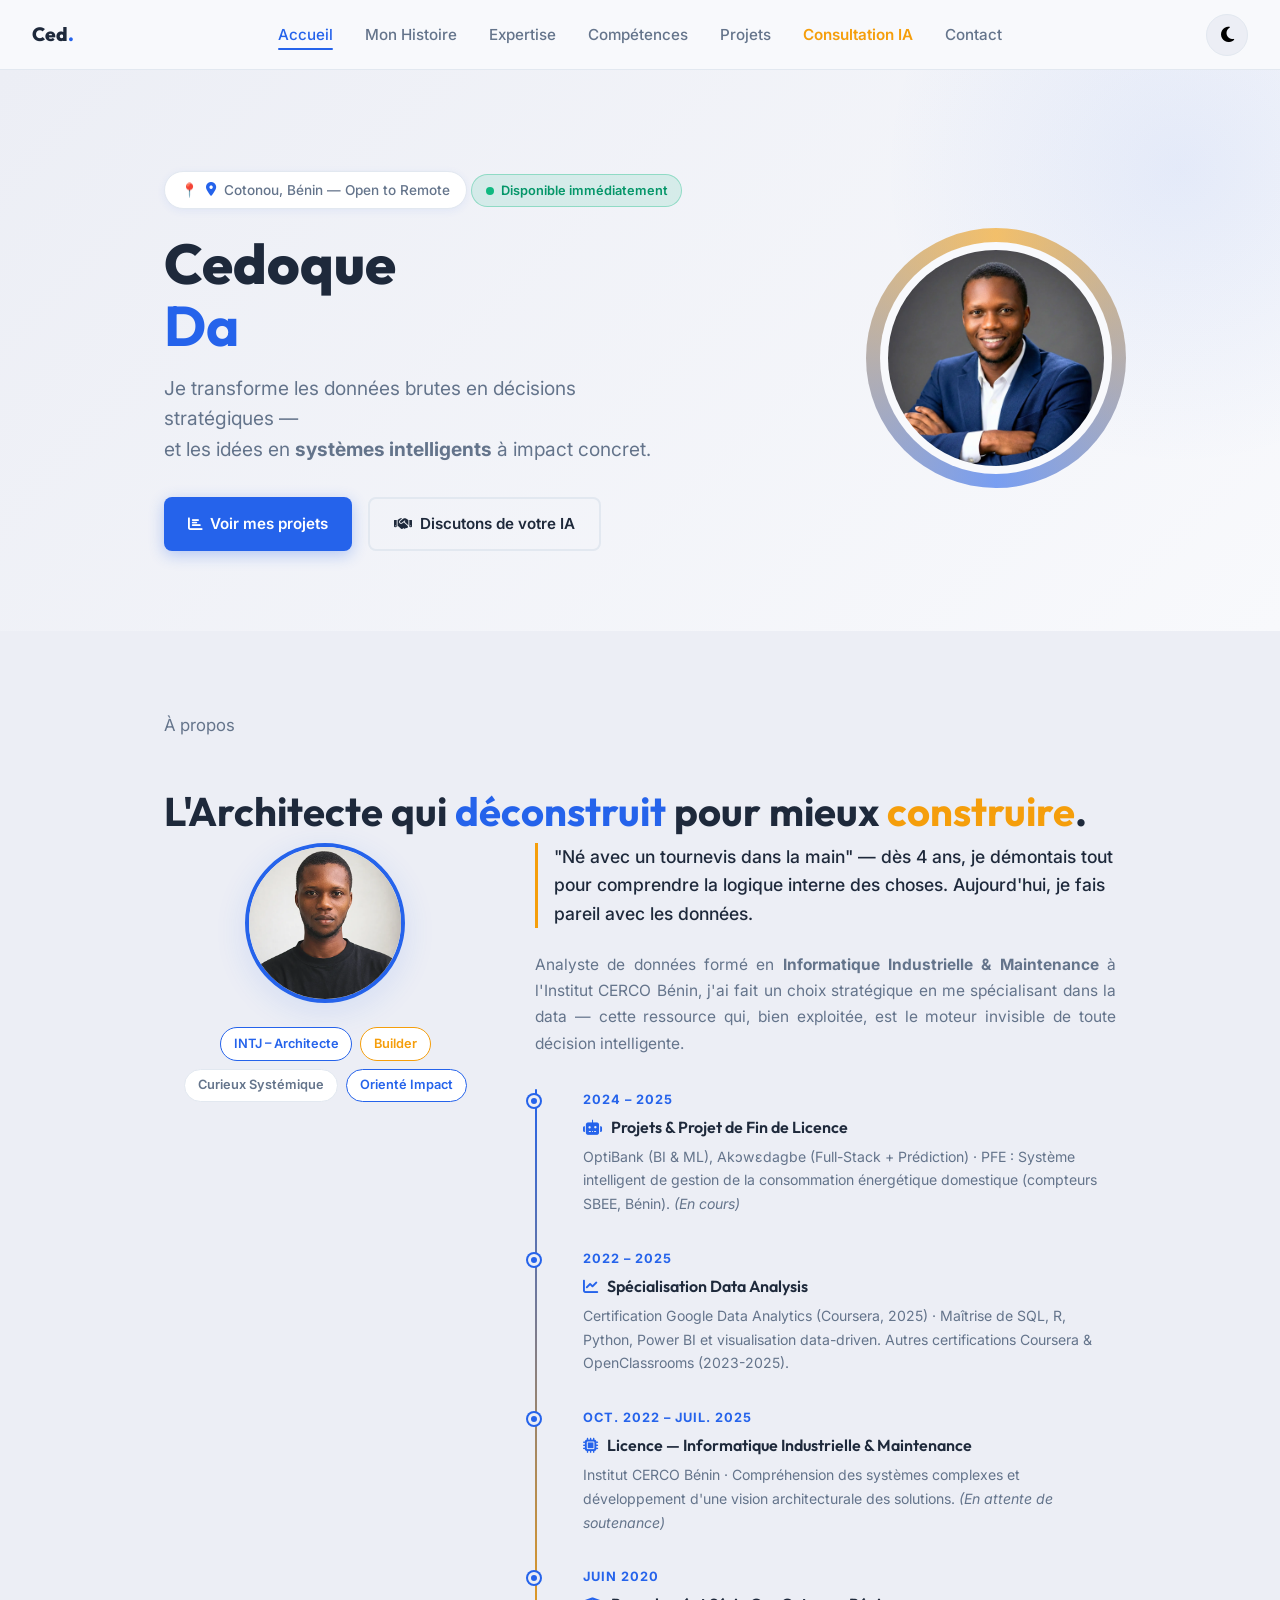
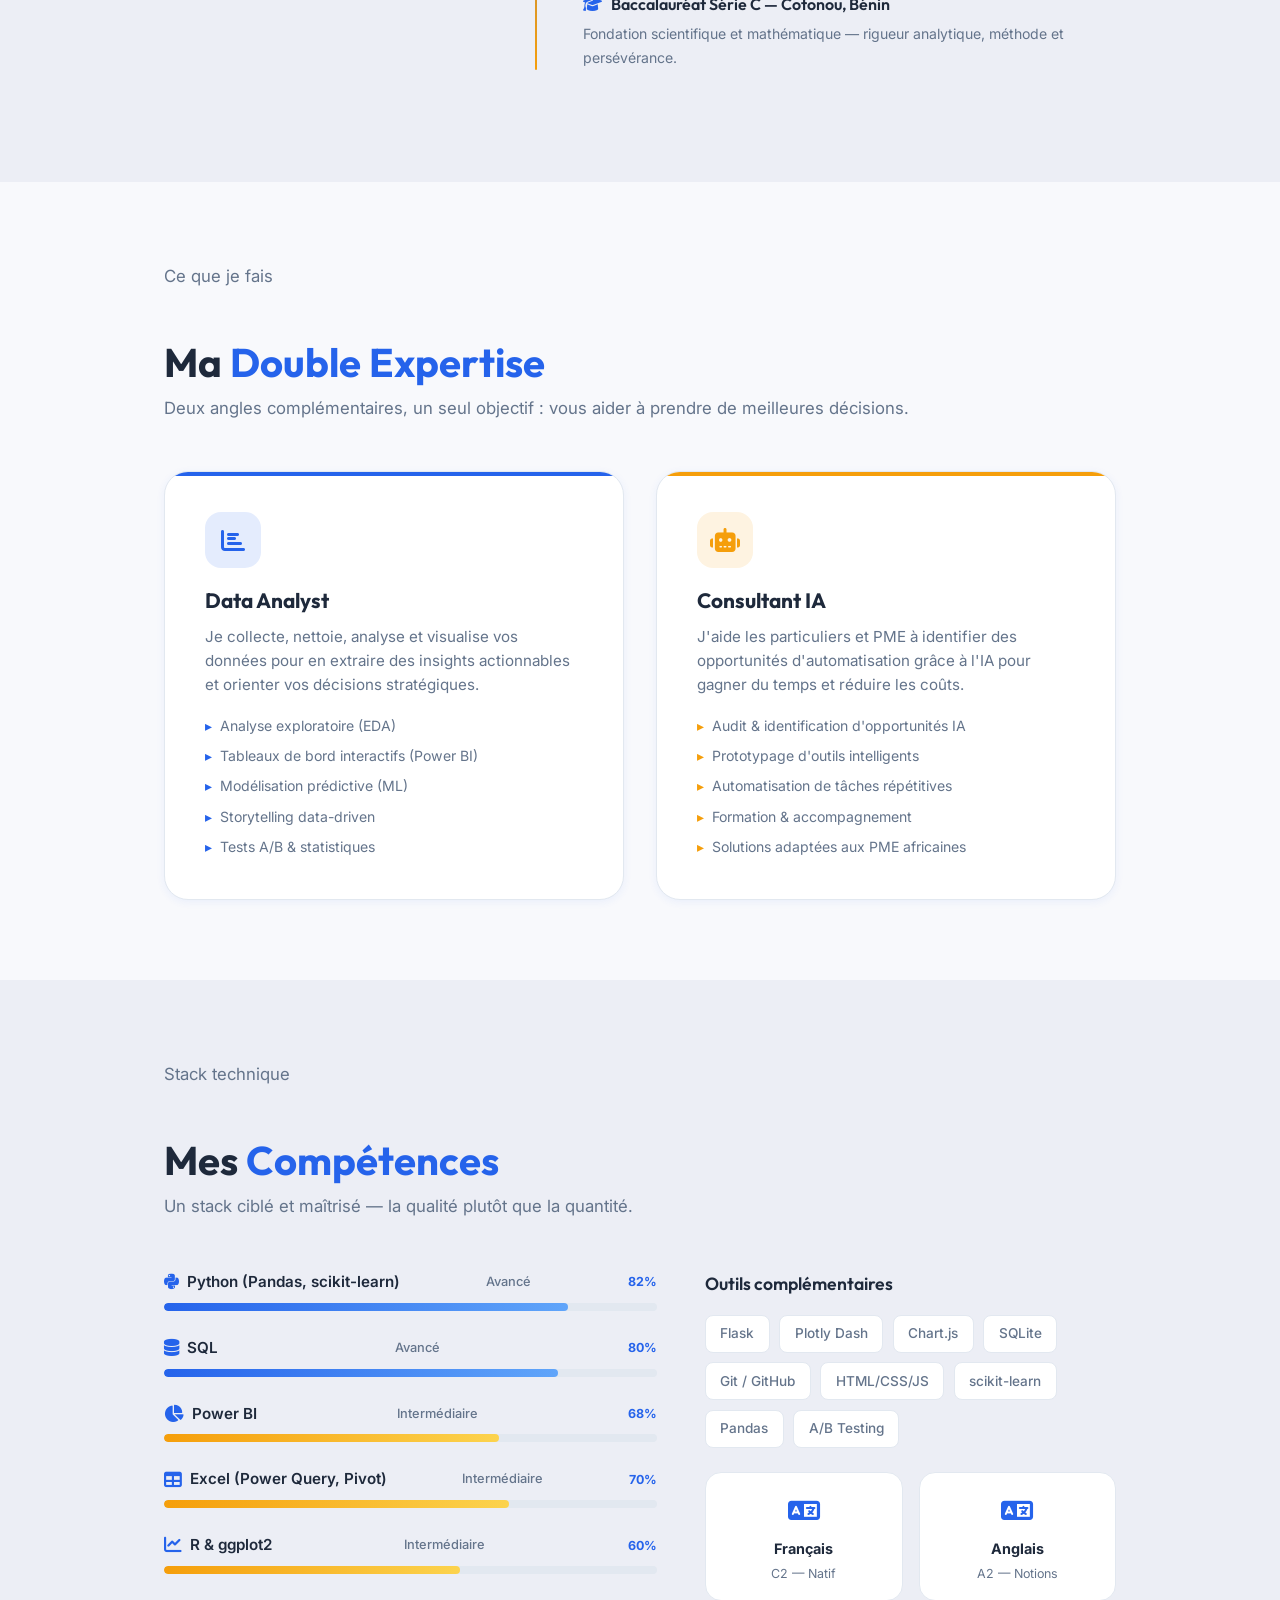
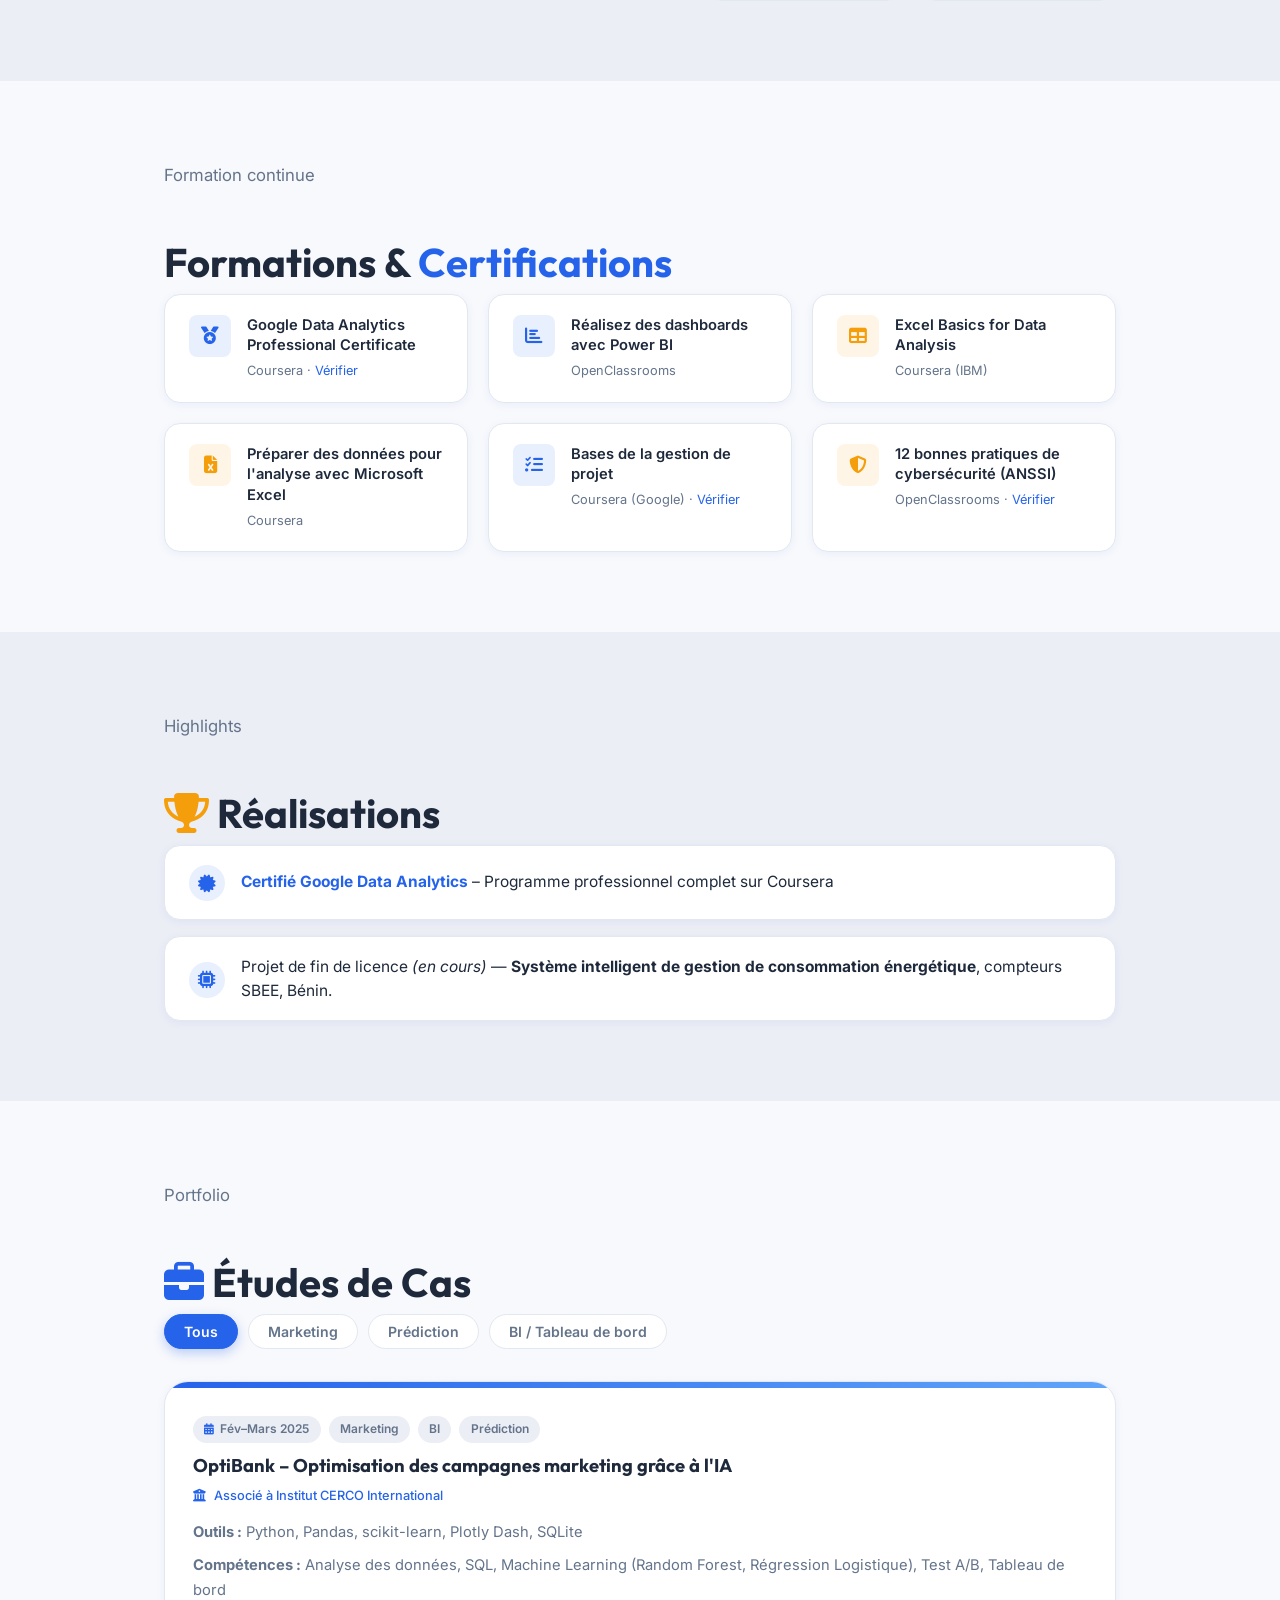
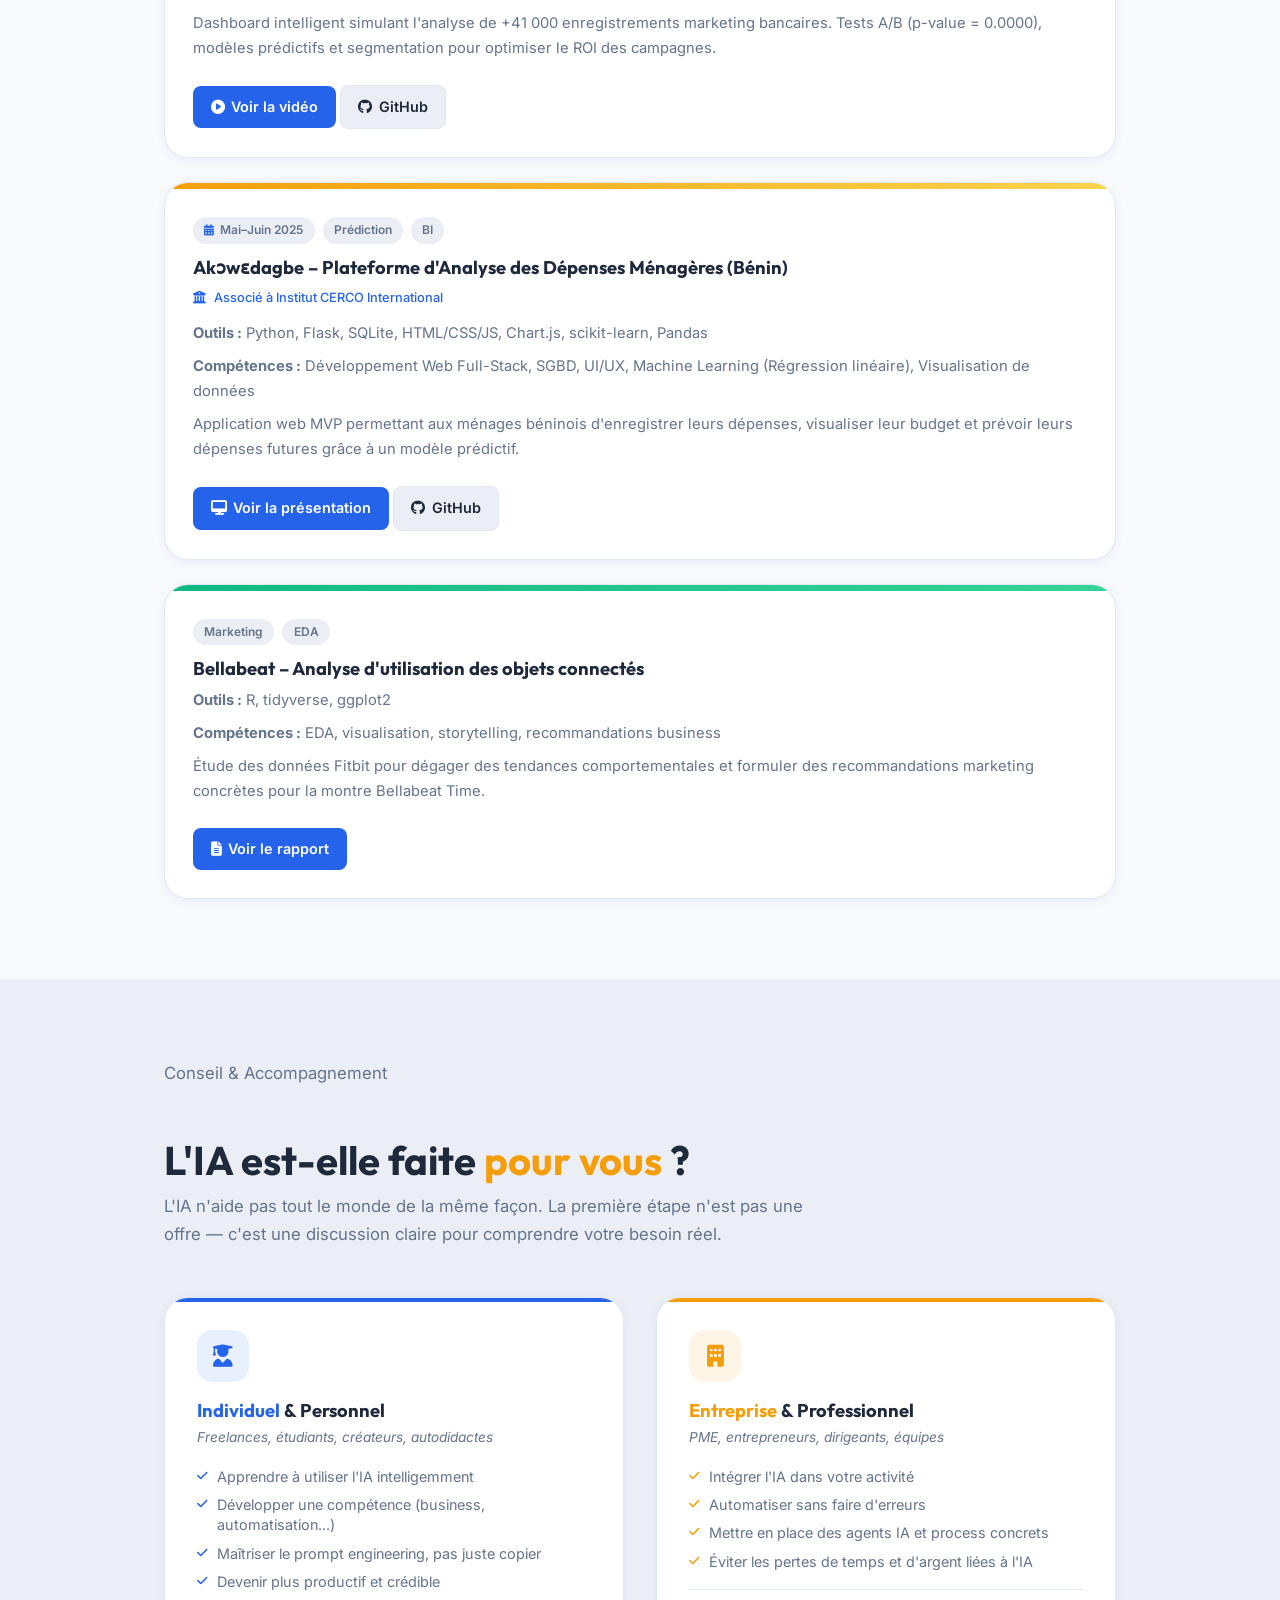
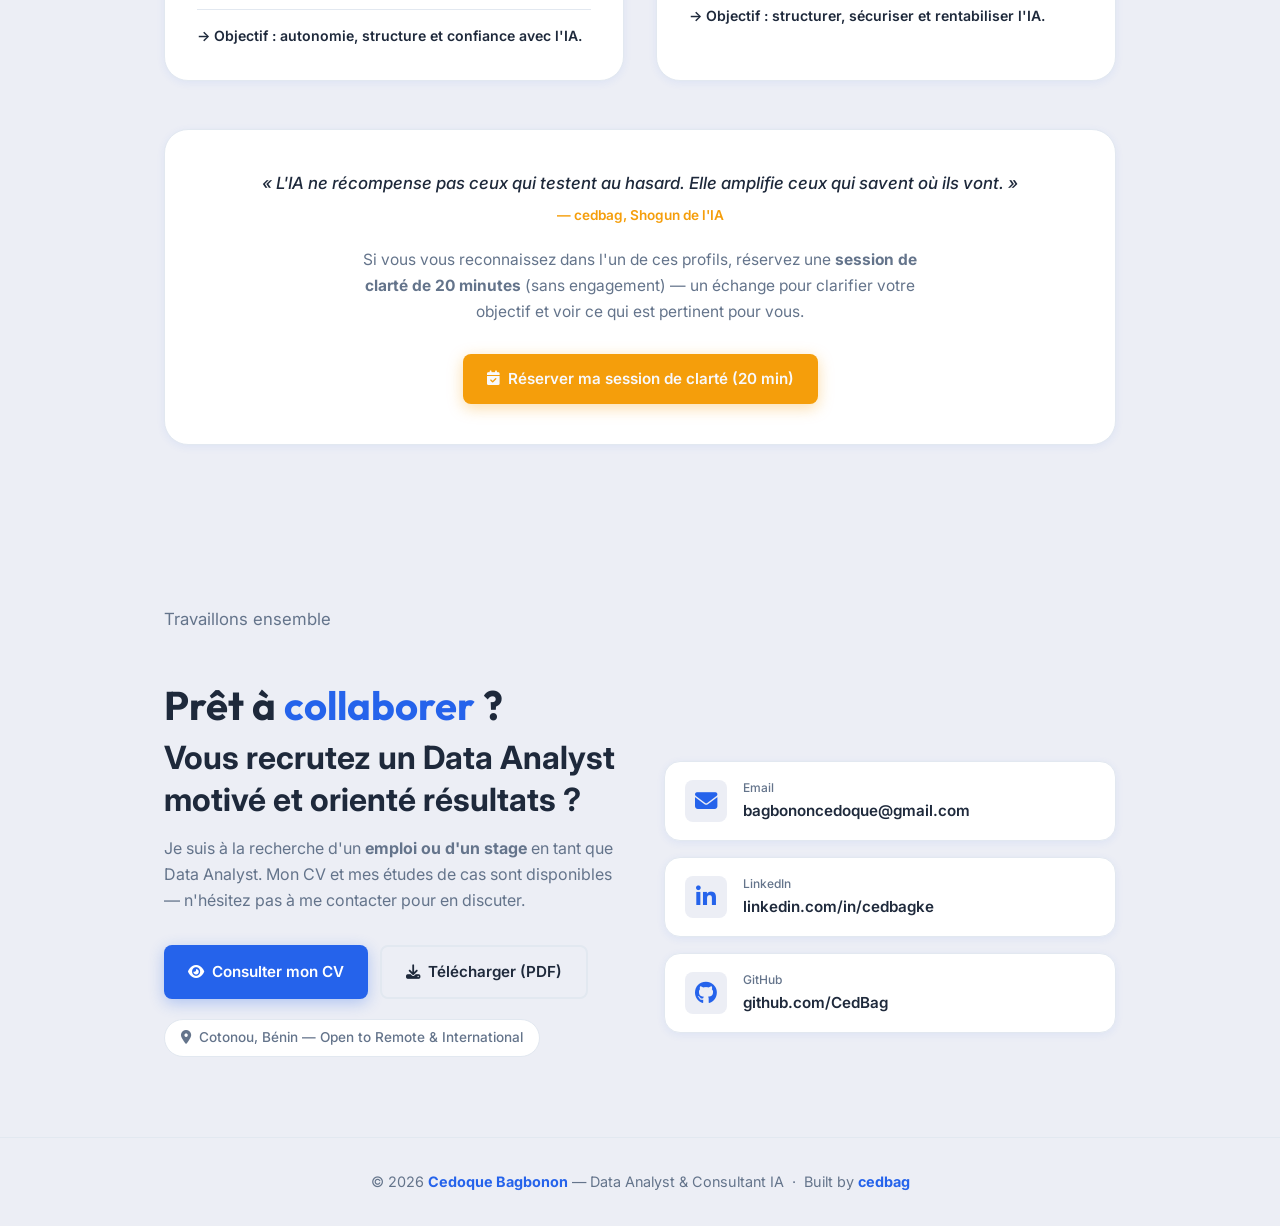
==== commit 1cfc7811: "Consultation IA: Calendly popup widget, retire WhatsApp et boutique" ====
--- a/index.html
+++ b/index.html
@@ -16,6 +16,7 @@
   <link rel="icon" type="image/svg+xml"
     href="data:image/svg+xml,%3Csvg xmlns='http://www.w3.org/2000/svg' viewBox='0 0 32 32'%3E%3Crect width='32' height='32' rx='8' fill='%232563eb'/%3E%3Ctext x='16' y='22' font-family='sans-serif' font-size='14' font-weight='700' text-anchor='middle' fill='white'%3ECB%3C/text%3E%3C/svg%3E">
   <link rel="stylesheet" href="https://cdnjs.cloudflare.com/ajax/libs/font-awesome/6.5.0/css/all.min.css">
+  <link href="https://assets.calendly.com/assets/external/widget.css" rel="stylesheet">
   <link rel="stylesheet" href="style.css">
 </head>
 
@@ -573,17 +574,10 @@
           qui est pertinent pour vous.
         </p>
         <div class="ia-cta-buttons">
-          <a href="https://calendly.com/bagbononcedoque/30min" target="_blank" rel="noopener noreferrer"
+          <a href=""
+            onclick="Calendly.initPopupWidget({url: 'https://calendly.com/bagbononcedoque/30min'}); return false;"
             class="btn btn-amber">
-            <i class="fas fa-calendar-check"></i> Réserver ma session (20 min)
-          </a>
-          <a href="https://wa.me/2290152095535" target="_blank" rel="noopener noreferrer"
-            class="btn btn-whatsapp">
-            <i class="fab fa-whatsapp"></i> Discussion directe WhatsApp
-          </a>
-          <a href="https://studio-ia-co.mychariow.shop/" target="_blank" rel="noopener noreferrer"
-            class="btn btn-shop">
-            <i class="fas fa-store"></i> Voir la boutique (formations &amp; outils)
+            <i class="fas fa-calendar-check"></i> Réserver ma session de clarté (20 min)
           </a>
         </div>
 
@@ -666,6 +660,7 @@
     <i class="fas fa-arrow-up"></i>
   </button>
 
+  <script src="https://assets.calendly.com/assets/external/widget.js" type="text/javascript" async></script>
   <script src="script.js"></script>
 </body>
 
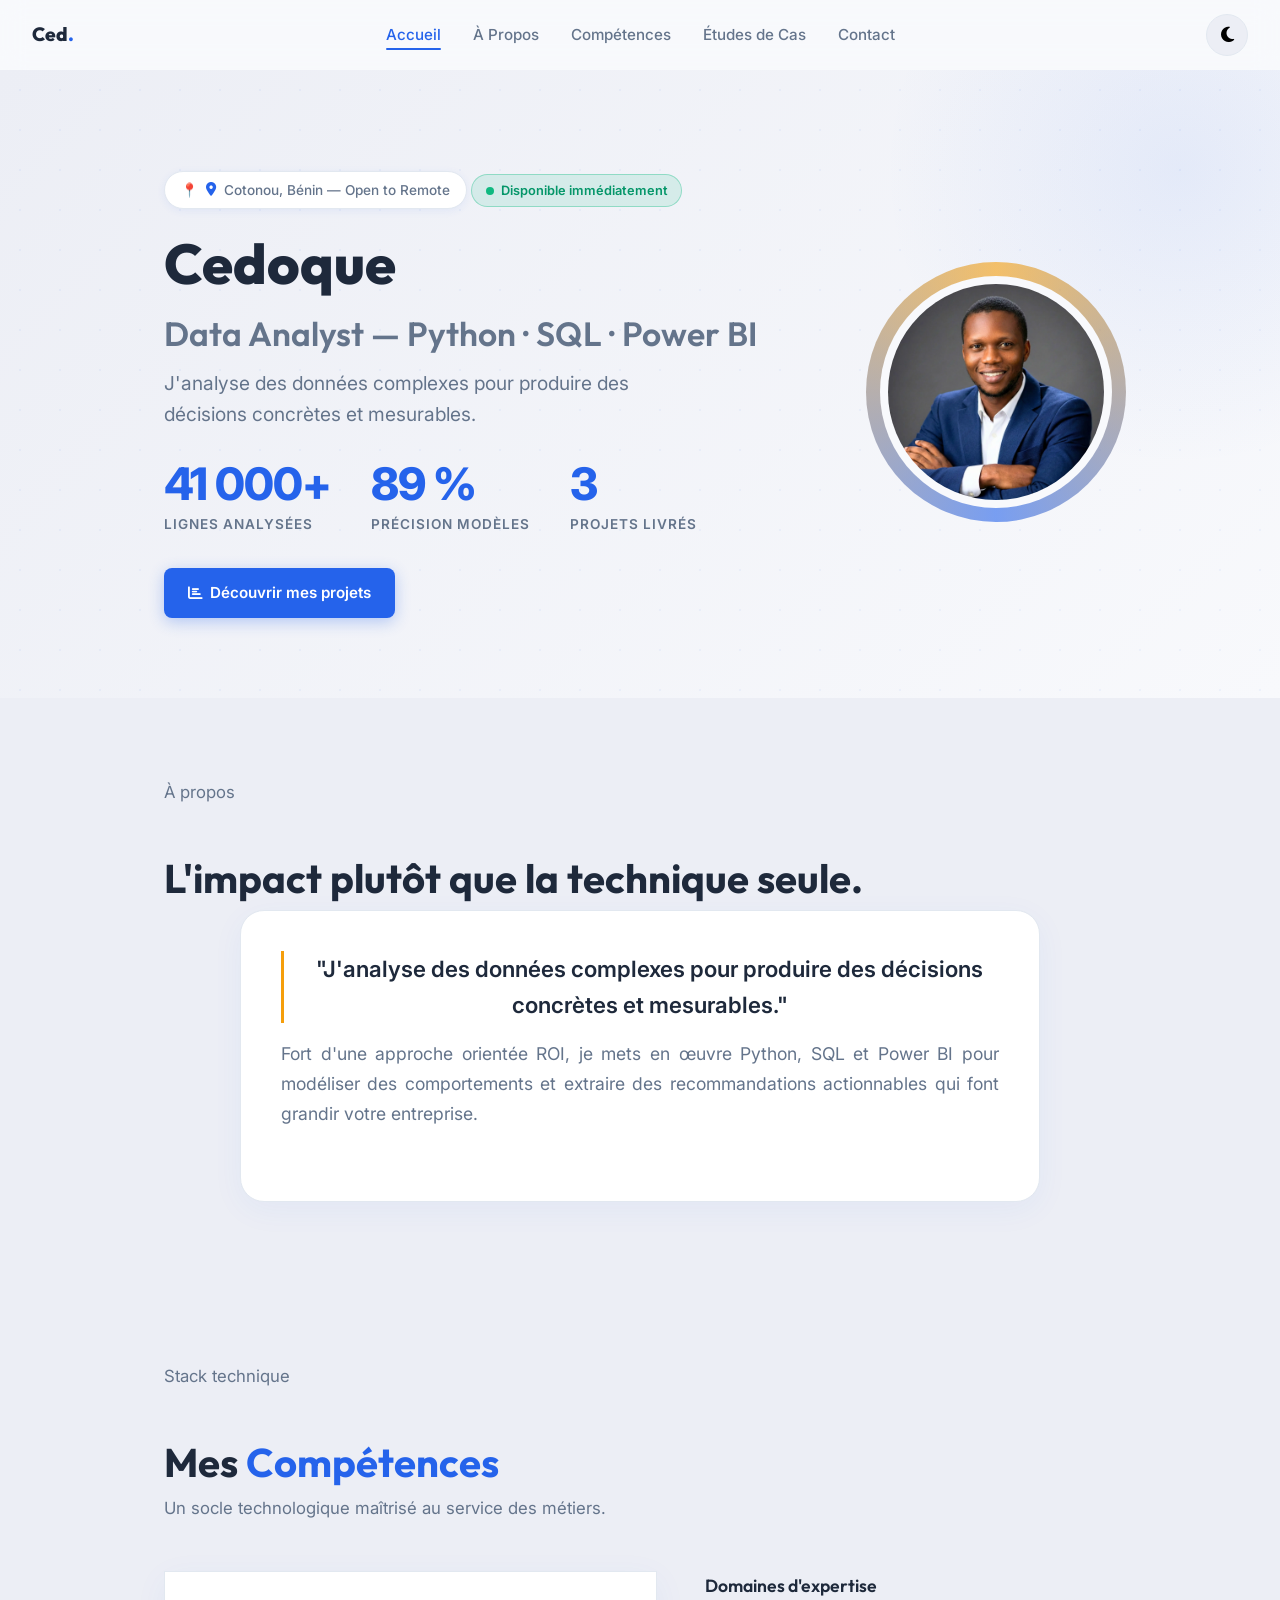
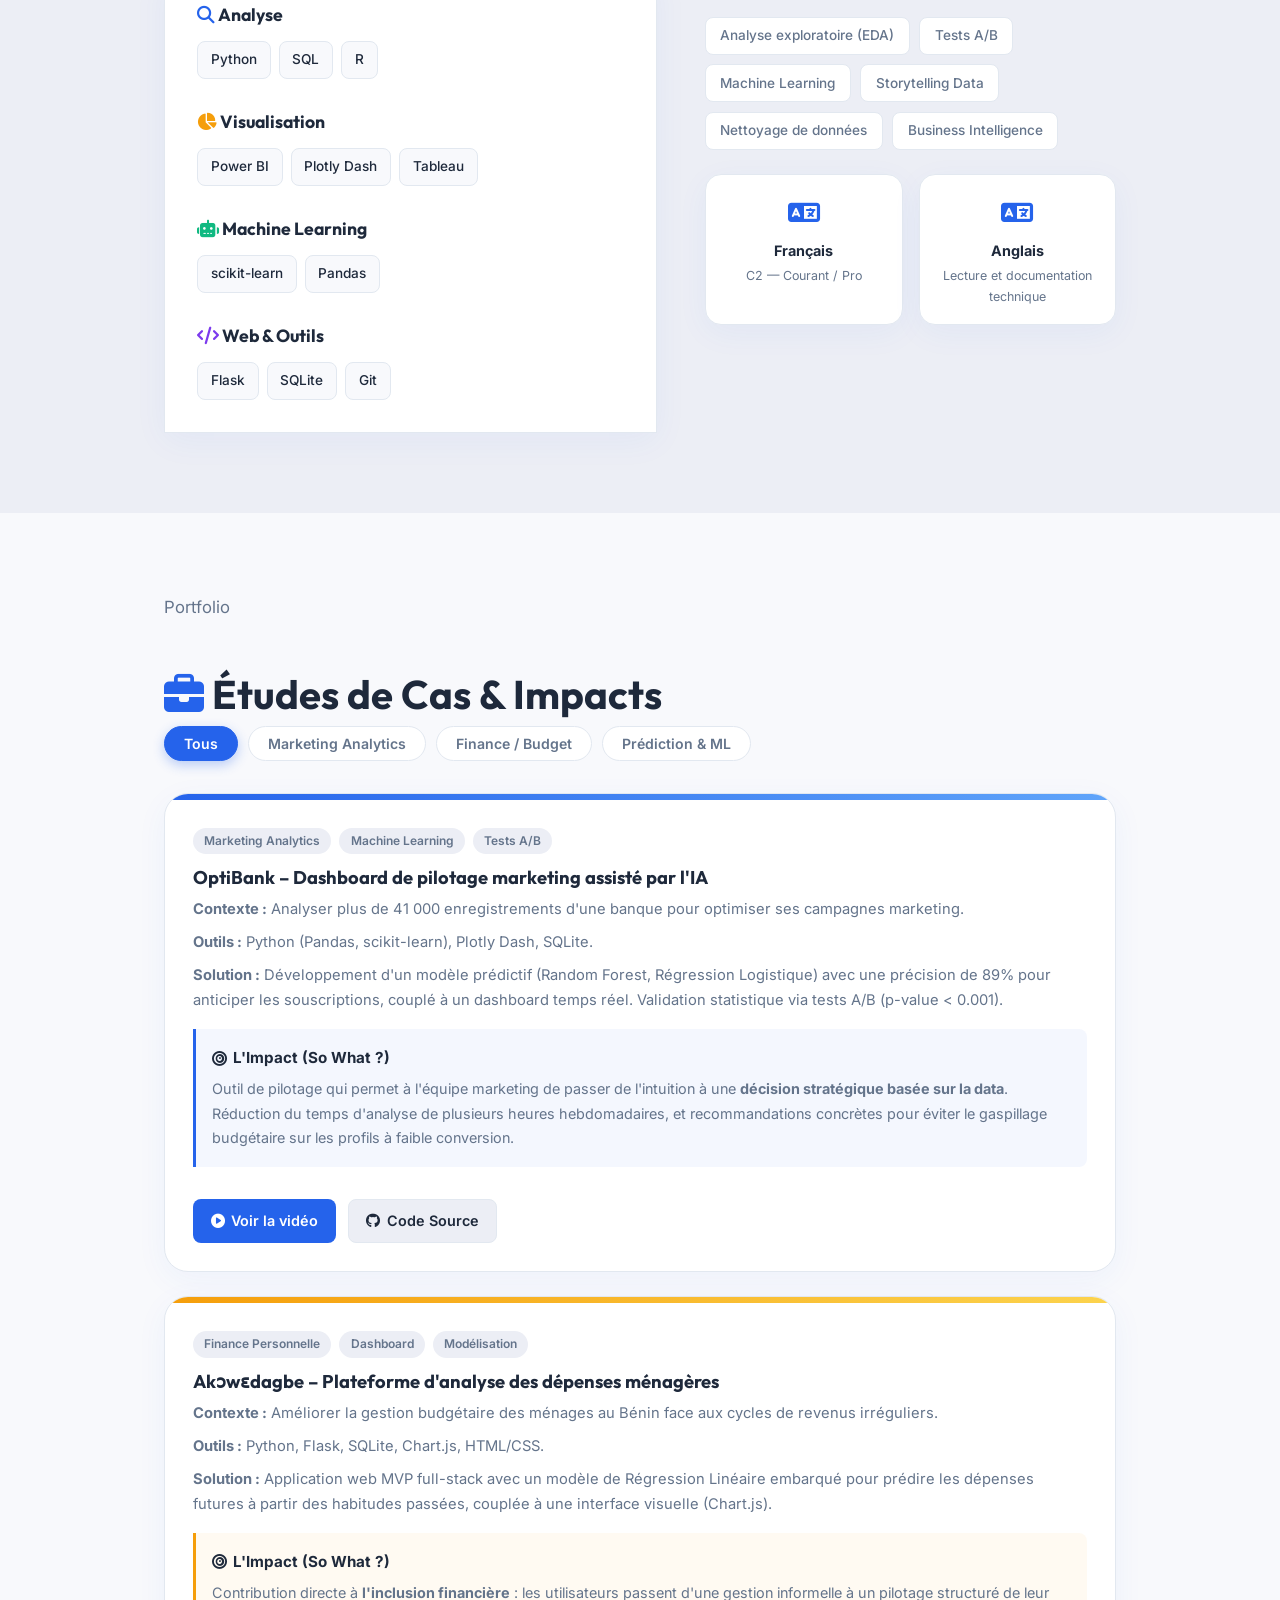
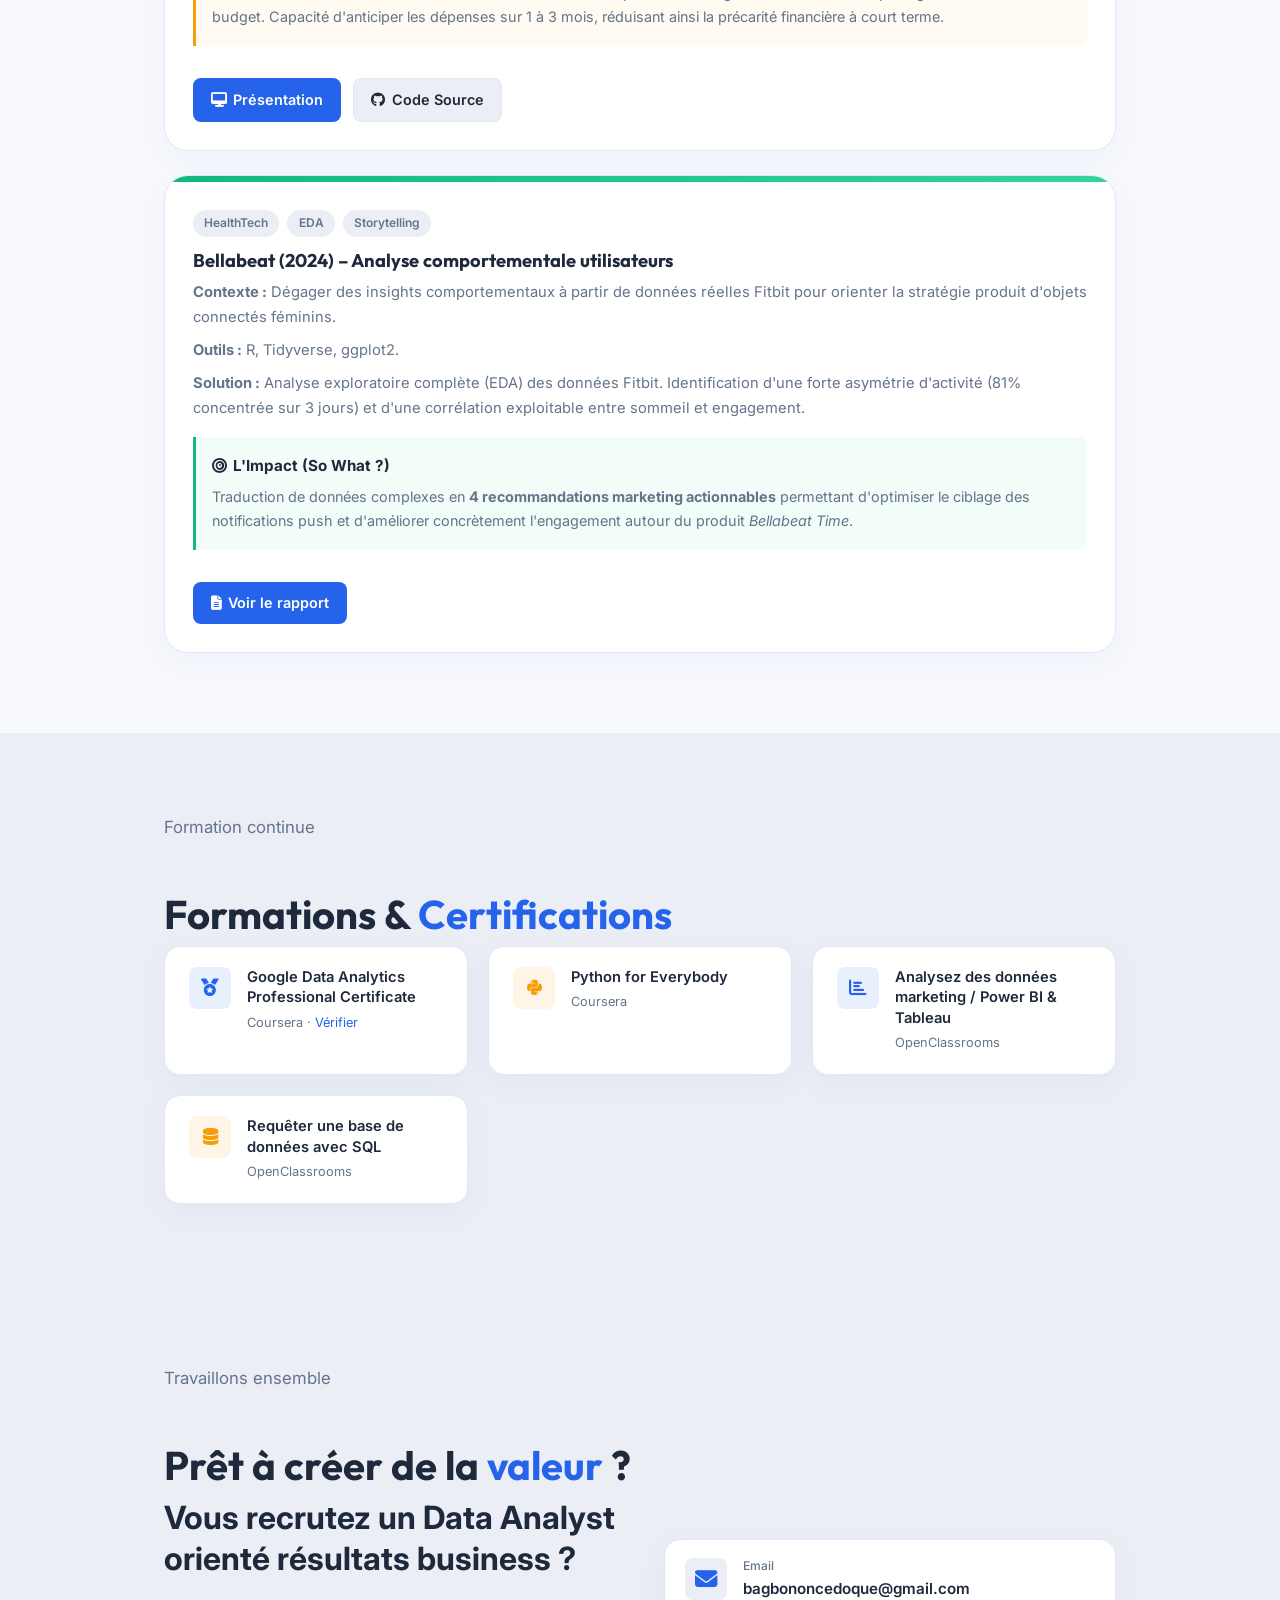
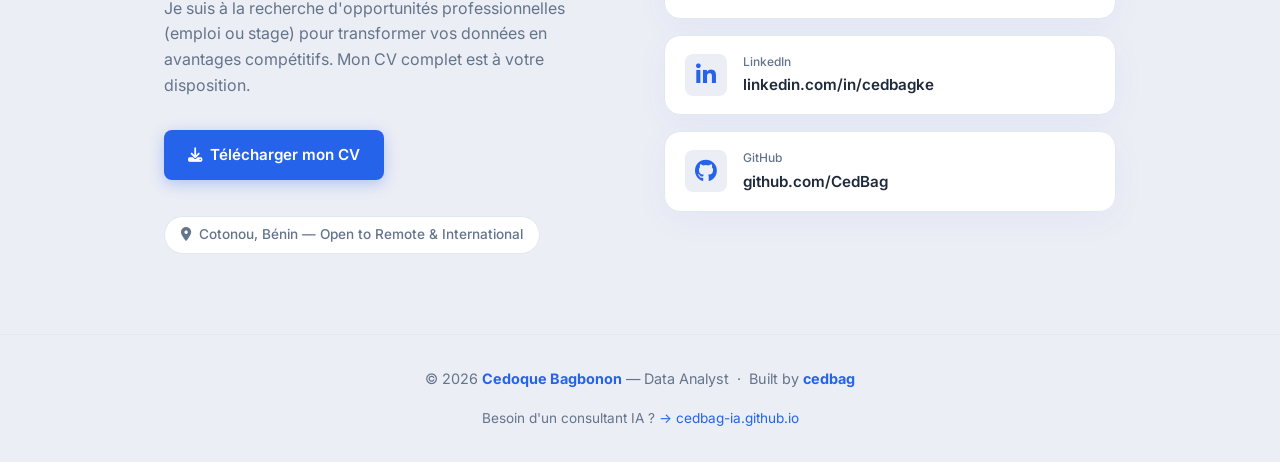
==== commit 60657709: "feat: optimization for Data Analyst recruitment, split IA profile" ====
--- a/index.html
+++ b/index.html
@@ -5,18 +5,17 @@
   <meta charset="UTF-8">
   <meta name="viewport" content="width=device-width, initial-scale=1.0">
   <meta name="description"
-    content="Portfolio de Cedoque Bagbonon – Data Analyst &amp; Consultant IA à Cotonou, Bénin. Spécialisé en SQL, Python, Power BI. Disponible pour emploi ou stage.">
+    content="Portfolio de Cedoque Bagbonon – Data Analyst & Business Intelligence à Cotonou, Bénin. Spécialisé en SQL, Python, Power BI.">
   <meta name="keywords"
-    content="Data Analyst, Consultant IA, SQL, Python, Power BI, Machine Learning, Tableau de bord, Bénin, Cotonou, Cedoque Bagbonon, cedbag, analyse de données, intelligence artificielle">
-  <meta property="og:title" content="Cedoque Bagbonon | Data Analyst &amp; Consultant IA">
+    content="Data Analyst, Business Intelligence, SQL, Python, Power BI, Machine Learning, Tableau de bord, Bénin, Cotonou, Cedoque Bagbonon, cedbag, analyse de données">
+  <meta property="og:title" content="Cedoque Bagbonon | Data Analyst">
   <meta property="og:description"
-    content="Je transforme les données brutes en décisions stratégiques — et les idées en systèmes intelligents.">
+    content="Je transforme les données brutes en décisions stratégiques et en impact mesurable.">
   <meta property="og:type" content="website">
-  <title>Portfolio | Cedoque Bagbonon – Data Analyst &amp; Consultant IA</title>
+  <title>Portfolio | Cedoque Bagbonon – Data Analyst & BI</title>
   <link rel="icon" type="image/svg+xml"
     href="data:image/svg+xml,%3Csvg xmlns='http://www.w3.org/2000/svg' viewBox='0 0 32 32'%3E%3Crect width='32' height='32' rx='8' fill='%232563eb'/%3E%3Ctext x='16' y='22' font-family='sans-serif' font-size='14' font-weight='700' text-anchor='middle' fill='white'%3ECB%3C/text%3E%3C/svg%3E">
   <link rel="stylesheet" href="https://cdnjs.cloudflare.com/ajax/libs/font-awesome/6.5.0/css/all.min.css">
-  <link href="https://assets.calendly.com/assets/external/widget.css" rel="stylesheet">
   <link rel="stylesheet" href="style.css">
 </head>
 
@@ -28,16 +27,14 @@
   <!-- ============================================================
        NAVIGATION
   ============================================================ -->
-  <nav id="navbar">
+  <nav id="navbar" class="glass-nav">
     <div class="nav-logo">Ced<span>.</span></div>
 
     <div class="nav-links" id="nav-links">
       <a href="#hero">Accueil</a>
-      <a href="#about">Mon Histoire</a>
-      <a href="#expertise">Expertise</a>
+      <a href="#about">À Propos</a>
       <a href="#skills">Compétences</a>
-      <a href="#projects">Projets</a>
-      <a href="#consultation-ia" class="nav-ia-link">Consultation IA</a>
+      <a href="#projects">Études de Cas</a>
       <a href="#contact">Contact</a>
     </div>
 
@@ -54,8 +51,9 @@
   <!-- ============================================================
        HERO
   ============================================================ -->
-  <section id="hero">
-    <div class="container">
+  <section id="hero" class="hero-data">
+    <div class="hero-background-pattern"></div>
+    <div class="container relative-z">
       <div class="hero-inner">
 
         <div class="hero-text fade-in">
@@ -69,18 +67,28 @@
           </div>
           <h1 class="hero-title">
             Cedoque<br>
-            <span class="typewriter-wrapper" id="typewriter-text"></span><span class="typewriter-cursor"></span>
+            <span style="font-size: 0.6em; color: var(--text-secondary); font-weight: 600;">Data Analyst — Python · SQL · Power BI</span>
           </h1>
-          <p class="hero-tagline">
-            Je transforme les données brutes en décisions stratégiques —<br>
-            et les idées en <strong>systèmes intelligents</strong> à impact concret.
+          <p class="hero-tagline" style="margin-bottom: 2rem;">
+            J'analyse des données complexes pour produire des décisions concrètes et mesurables.
           </p>
-          <div class="hero-cta">
-            <a href="#projects" class="btn btn-primary">
-              <i class="fas fa-chart-bar"></i> Voir mes projets
-            </a>
-            <a href="#consultation-ia" class="btn btn-secondary">
-              <i class="fas fa-handshake"></i> Discutons de votre IA
+          <div class="hero-metrics">
+            <div class="metric-item">
+              <div class="metric-number">41 000+</div>
+              <div class="metric-label">Lignes analysées</div>
+            </div>
+            <div class="metric-item">
+              <div class="metric-number">89 %</div>
+              <div class="metric-label">Précision modèles</div>
+            </div>
+            <div class="metric-item">
+              <div class="metric-number">3</div>
+              <div class="metric-label">Projets livrés</div>
+            </div>
+          </div>
+          <div class="hero-cta" style="margin-top: 2rem;">
+            <a href="#projects" class="btn btn-primary glass-btn">
+              <i class="fas fa-chart-bar"></i> Découvrir mes projets
             </a>
           </div>
         </div>
@@ -102,118 +110,18 @@
     <div class="container">
       <p class="section-subtitle">À propos</p>
       <h2 class="section-title fade-in">
-        L'Architecte qui <span class="accent">déconstruit</span> pour mieux <span
-          class="accent-amber">construire</span>.
+        L'impact plutôt que la technique seule.
       </h2>
 
-      <div class="about-grid fade-in">
-        <div class="about-sidebar">
-          <img src="images/profile-about.webp" alt="Cedoque Bagbonon" class="about-photo">
-          <div class="personality-badges">
-            <span class="badge blue">INTJ – Architecte</span>
-            <span class="badge amber">Builder</span>
-            <span class="badge">Curieux Systémique</span>
-            <span class="badge blue">Orienté Impact</span>
-          </div>
-        </div>
-
-        <div class="about-content">
-          <p class="about-intro">
-            "Né avec un tournevis dans la main" — dès 4 ans, je démontais tout pour comprendre la logique interne des
-            choses. Aujourd'hui, je fais pareil avec les données.
+      <div class="about-grid fade-in glass-card-container" style="grid-template-columns: 1fr;">
+        <div class="about-content glass-card" style="text-align: center; max-width: 800px; margin: 0 auto; padding: 2.5rem; border-radius: var(--radius-lg);">
+          <p class="about-intro" style="font-size: 1.4rem; line-height: 1.6; margin-bottom: 1rem; color: var(--text-primary); font-weight: 600;">
+            "J'analyse des données complexes pour produire des décisions concrètes et mesurables."
           </p>
-
-          <p class="about-desc">
-            Analyste de données formé en <strong>Informatique Industrielle &amp; Maintenance</strong> à l'Institut CERCO
-            Bénin, j'ai fait un choix stratégique en me spécialisant dans la data — cette ressource qui, bien exploitée,
-            est le moteur invisible de toute décision intelligente.
+          <p class="about-desc" style="font-size: 1.1rem; color: var(--text-secondary);">
+            Fort d'une approche orientée ROI, je mets en œuvre Python, SQL et Power BI pour modéliser des comportements et extraire des recommandations actionnables qui font grandir votre entreprise.
           </p>
-
-          <div class="timeline">
-            <div class="timeline-item">
-              <div class="timeline-year">2024 – 2025</div>
-              <div class="timeline-title">
-                <i class="fas fa-robot timeline-icon"></i> Projets &amp; Projet de Fin de Licence
-              </div>
-              <div class="timeline-desc">OptiBank (BI &amp; ML), Akɔwɛdagbe (Full-Stack + Prédiction) · PFE : Système
-                intelligent de gestion de la consommation énergétique domestique (compteurs SBEE, Bénin). <em>(En
-                  cours)</em></div>
-            </div>
-            <div class="timeline-item">
-              <div class="timeline-year">2022 – 2025</div>
-              <div class="timeline-title">
-                <i class="fas fa-chart-line timeline-icon"></i> Spécialisation Data Analysis
-              </div>
-              <div class="timeline-desc">Certification Google Data Analytics (Coursera, 2025) · Maîtrise de SQL, R,
-                Python, Power BI et visualisation data-driven. Autres certifications Coursera &amp; OpenClassrooms
-                (2023-2025).</div>
-            </div>
-            <div class="timeline-item">
-              <div class="timeline-year">Oct. 2022 – Juil. 2025</div>
-              <div class="timeline-title">
-                <i class="fas fa-microchip timeline-icon"></i> Licence — Informatique Industrielle &amp; Maintenance
-              </div>
-              <div class="timeline-desc">Institut CERCO Bénin · Compréhension des systèmes complexes et développement
-                d'une vision architecturale des solutions. <em>(En attente de soutenance)</em></div>
-            </div>
-            <div class="timeline-item">
-              <div class="timeline-year">Juin 2020</div>
-              <div class="timeline-title">
-                <i class="fas fa-graduation-cap timeline-icon"></i> Baccalauréat Série C — Cotonou, Bénin
-              </div>
-              <div class="timeline-desc">Fondation scientifique et mathématique — rigueur analytique, méthode et
-                persévérance.</div>
-            </div>
-          </div>
-        </div>
-      </div>
-    </div>
-  </section>
-
-  <!-- ============================================================
-       DOUBLE EXPERTISE
-  ============================================================ -->
-  <section id="expertise" class="section">
-    <div class="container">
-      <p class="section-subtitle">Ce que je fais</p>
-      <h2 class="section-title fade-in">Ma <span class="accent">Double Expertise</span></h2>
-      <p class="section-subtitle fade-in">Deux angles complémentaires, un seul objectif : vous aider à prendre de
-        meilleures décisions.</p>
-
-      <div class="expertise-grid fade-in">
-
-        <div class="expertise-card blue">
-          <div class="expertise-icon-fa">
-            <i class="fas fa-chart-bar"></i>
-          </div>
-          <h3>Data Analyst</h3>
-          <p>Je collecte, nettoie, analyse et visualise vos données pour en extraire des insights actionnables et
-            orienter vos décisions stratégiques.</p>
-          <ul class="expertise-list">
-            <li>Analyse exploratoire (EDA)</li>
-            <li>Tableaux de bord interactifs (Power BI)</li>
-            <li>Modélisation prédictive (ML)</li>
-            <li>Storytelling data-driven</li>
-            <li>Tests A/B & statistiques</li>
-          </ul>
-        </div>
-
-        <div class="expertise-card amber">
-          <div class="expertise-icon-fa">
-            <i class="fas fa-robot"></i>
-          </div>
-          <h3>Consultant IA</h3>
-          <p>J'aide les particuliers et PME à identifier des opportunités d'automatisation grâce à l'IA pour gagner du
-            temps et réduire les coûts.</p>
-          <ul class="expertise-list">
-            <li>Audit & identification d'opportunités IA</li>
-            <li>Prototypage d'outils intelligents</li>
-            <li>Automatisation de tâches répétitives</li>
-            <li>Formation & accompagnement</li>
-            <li>Solutions adaptées aux PME africaines</li>
-          </ul>
-        </div>
-
+        </div>
       </div>
     </div>
   </section>
@@ -221,368 +129,220 @@
   <!-- ============================================================
        COMPÉTENCES
   ============================================================ -->
-  <section id="skills" class="section">
+  <section id="skills" class="section" style="background: var(--bg-secondary);">
     <div class="container">
       <p class="section-subtitle">Stack technique</p>
       <h2 class="section-title fade-in">Mes <span class="accent">Compétences</span></h2>
-      <p class="section-subtitle fade-in">Un stack ciblé et maîtrisé — la qualité plutôt que la quantité.</p>
+      <p class="section-subtitle fade-in">Un socle technologique maîtrisé au service des métiers.</p>
 
       <div class="skills-layout fade-in">
-        <div class="skills-bars">
-          <div class="skill-item">
-            <div class="skill-header">
-              <span class="skill-name">
-                <i class="fab fa-python skill-icon"></i> Python (Pandas, scikit-learn)
-              </span>
-              <span class="skill-level">Avancé</span>
-              <span class="skill-percent">82%</span>
-            </div>
-            <div class="skill-bar">
-              <div class="skill-fill" data-width="82"></div>
-            </div>
-          </div>
-
-          <div class="skill-item">
-            <div class="skill-header">
-              <span class="skill-name">
-                <i class="fas fa-database skill-icon"></i> SQL
-              </span>
-              <span class="skill-level">Avancé</span>
-              <span class="skill-percent">80%</span>
-            </div>
-            <div class="skill-bar">
-              <div class="skill-fill" data-width="80"></div>
-            </div>
-          </div>
-
-          <div class="skill-item">
-            <div class="skill-header">
-              <span class="skill-name">
-                <i class="fas fa-chart-pie skill-icon"></i> Power BI
-              </span>
-              <span class="skill-level">Intermédiaire</span>
-              <span class="skill-percent">68%</span>
-            </div>
-            <div class="skill-bar">
-              <div class="skill-fill amber-fill" data-width="68"></div>
-            </div>
-          </div>
-
-          <div class="skill-item">
-            <div class="skill-header">
-              <span class="skill-name">
-                <i class="fas fa-table skill-icon"></i> Excel (Power Query, Pivot)
-              </span>
-              <span class="skill-level">Intermédiaire</span>
-              <span class="skill-percent">70%</span>
-            </div>
-            <div class="skill-bar">
-              <div class="skill-fill amber-fill" data-width="70"></div>
-            </div>
-          </div>
-
-          <div class="skill-item">
-            <div class="skill-header">
-              <span class="skill-name">
-                <i class="fas fa-chart-line skill-icon"></i> R & ggplot2
-              </span>
-              <span class="skill-level">Intermédiaire</span>
-              <span class="skill-percent">60%</span>
-            </div>
-            <div class="skill-bar">
-              <div class="skill-fill amber-fill" data-width="60"></div>
+        <div class="skills-groups glass-card" style="padding: 2rem; display: grid; grid-template-columns: repeat(auto-fit, minmax(200px, 1fr)); gap: 2rem;">
+          <div class="skill-group">
+            <h3 class="skill-group-title" style="margin-bottom: 1rem; font-size: 1.1rem;"><i class="fas fa-search" style="color: var(--accent-blue);"></i> Analyse</h3>
+            <div class="skill-badges" style="display: flex; flex-wrap: wrap; gap: 0.5rem;">
+              <span class="skill-badge-flat">Python</span>
+              <span class="skill-badge-flat">SQL</span>
+              <span class="skill-badge-flat">R</span>
+            </div>
+          </div>
+          
+          <div class="skill-group">
+            <h3 class="skill-group-title" style="margin-bottom: 1rem; font-size: 1.1rem;"><i class="fas fa-chart-pie" style="color: var(--accent-amber);"></i> Visualisation</h3>
+            <div class="skill-badges" style="display: flex; flex-wrap: wrap; gap: 0.5rem;">
+              <span class="skill-badge-flat">Power BI</span>
+              <span class="skill-badge-flat">Plotly Dash</span>
+              <span class="skill-badge-flat">Tableau</span>
+            </div>
+          </div>
+
+          <div class="skill-group">
+            <h3 class="skill-group-title" style="margin-bottom: 1rem; font-size: 1.1rem;"><i class="fas fa-robot" style="color: #10B981;"></i> Machine Learning</h3>
+            <div class="skill-badges" style="display: flex; flex-wrap: wrap; gap: 0.5rem;">
+              <span class="skill-badge-flat">scikit-learn</span>
+              <span class="skill-badge-flat">Pandas</span>
+            </div>
+          </div>
+
+          <div class="skill-group">
+            <h3 class="skill-group-title" style="margin-bottom: 1rem; font-size: 1.1rem;"><i class="fas fa-code" style="color: #7C3AED;"></i> Web & Outils</h3>
+            <div class="skill-badges" style="display: flex; flex-wrap: wrap; gap: 0.5rem;">
+              <span class="skill-badge-flat">Flask</span>
+              <span class="skill-badge-flat">SQLite</span>
+              <span class="skill-badge-flat">Git</span>
             </div>
           </div>
         </div>
 
         <div class="skills-right">
-          <div class="tools-title">Outils complémentaires</div>
+          <div class="tools-title">Domaines d'expertise</div>
           <div class="tools-grid">
-            <span class="tool-badge">Flask</span>
-            <span class="tool-badge">Plotly Dash</span>
-            <span class="tool-badge">Chart.js</span>
-            <span class="tool-badge">SQLite</span>
-            <span class="tool-badge">Git / GitHub</span>
-            <span class="tool-badge">HTML/CSS/JS</span>
-            <span class="tool-badge">scikit-learn</span>
-            <span class="tool-badge">Pandas</span>
-            <span class="tool-badge">A/B Testing</span>
+            <span class="tool-badge">Analyse exploratoire (EDA)</span>
+            <span class="tool-badge">Tests A/B</span>
+            <span class="tool-badge">Machine Learning</span>
+            <span class="tool-badge">Storytelling Data</span>
+            <span class="tool-badge">Nettoyage de données</span>
+            <span class="tool-badge">Business Intelligence</span>
           </div>
 
           <div class="langs-grid langs-grid--spaced">
-            <div class="lang-card">
+            <div class="lang-card glass-card">
               <div class="lang-flag-icon"><i class="fas fa-language"></i></div>
               <div class="lang-name">Français</div>
-              <div class="lang-level">C2 — Natif</div>
-            </div>
-            <div class="lang-card">
+              <div class="lang-level">C2 — Courant / Pro</div>
+            </div>
+            <div class="lang-card glass-card">
               <div class="lang-flag-icon"><i class="fas fa-language"></i></div>
               <div class="lang-name">Anglais</div>
-              <div class="lang-level">A2 — Notions</div>
-            </div>
-          </div>
-        </div>
-      </div>
-    </div>
-  </section>
-
-  <!-- ============================================================
-       CERTIFICATIONS
-  ============================================================ -->
-  <section id="certifications" class="section">
-    <div class="container">
-      <p class="section-subtitle">Formation continue</p>
-      <h2 class="section-title fade-in">Formations & <span class="accent">Certifications</span></h2>
-
-      <div class="certs-grid fade-in">
-        <div class="cert-card">
-          <div class="cert-icon-fa blue"><i class="fas fa-medal"></i></div>
-          <div class="cert-info">
-            <div class="cert-name">Google Data Analytics Professional Certificate</div>
-            <div class="cert-source">Coursera · <a href="https://coursera.org/verify/professional-cert/GMU5T66K79SK"
-                target="_blank" rel="noopener noreferrer">Vérifier</a></div>
-          </div>
-        </div>
-        <div class="cert-card">
-          <div class="cert-icon-fa blue"><i class="fas fa-chart-bar"></i></div>
-          <div class="cert-info">
-            <div class="cert-name">Réalisez des dashboards avec Power BI</div>
-            <div class="cert-source">OpenClassrooms</div>
-          </div>
-        </div>
-        <div class="cert-card">
-          <div class="cert-icon-fa amber"><i class="fas fa-table"></i></div>
-          <div class="cert-info">
-            <div class="cert-name">Excel Basics for Data Analysis</div>
-            <div class="cert-source">Coursera (IBM)</div>
-          </div>
-        </div>
-        <div class="cert-card">
-          <div class="cert-icon-fa amber"><i class="fas fa-file-excel"></i></div>
-          <div class="cert-info">
-            <div class="cert-name">Préparer des données pour l'analyse avec Microsoft Excel</div>
-            <div class="cert-source">Coursera</div>
-          </div>
-        </div>
-        <div class="cert-card">
-          <div class="cert-icon-fa blue"><i class="fas fa-tasks"></i></div>
-          <div class="cert-info">
-            <div class="cert-name">Bases de la gestion de projet</div>
-            <div class="cert-source">Coursera (Google) · <a
-                href="https://www.coursera.org/account/accomplishments/certificate/DZXBBO87VF90"
-                target="_blank" rel="noopener noreferrer">Vérifier</a></div>
-          </div>
-        </div>
-        <div class="cert-card">
-          <div class="cert-icon-fa amber"><i class="fas fa-shield-alt"></i></div>
-          <div class="cert-info">
-            <div class="cert-name">12 bonnes pratiques de cybersécurité (ANSSI)</div>
-            <div class="cert-source">OpenClassrooms · <a
-                href="https://openclassrooms.com/fr/course-certificates/6619141272" target="_blank" rel="noopener noreferrer">Vérifier</a></div>
-          </div>
-        </div>
-      </div>
-    </div>
-  </section>
-
-  <!-- ============================================================
-       RÉALISATIONS
-  ============================================================ -->
-  <section id="achievements" class="section">
-    <div class="container">
-      <p class="section-subtitle">Highlights</p>
-      <h2 class="section-title fade-in">
-        <i class="fas fa-trophy icon-amber"></i> Réalisations
-      </h2>
-
-      <ul class="achievements-list fade-in">
-        <li>
-          <i class="fas fa-certificate achieve-icon"></i>
-          <span><strong><a href="https://coursera.org/verify/professional-cert/GMU5T66K79SK" target="_blank" rel="noopener noreferrer">Certifié Google Data Analytics</a></strong> – Programme professionnel complet sur Coursera</span>
-        </li>
-        <li>
-          <i class="fas fa-microchip achieve-icon"></i>
-          <span>Projet de fin de licence <em>(en cours)</em> — <strong>Système intelligent de gestion de consommation énergétique</strong>, compteurs SBEE, Bénin.</span>
-        </li>
-      </ul>
-    </div>
-  </section>
-
-  <!-- ============================================================
-       PROJETS
+              <div class="lang-level">Lecture et documentation technique</div>
+            </div>
+          </div>
+        </div>
+      </div>
+    </div>
+  </section>
+
+  <!-- ============================================================
+       PROJETS (IMPACT ORIENTED)
   ============================================================ -->
   <section id="projects" class="section">
     <div class="container">
       <p class="section-subtitle">Portfolio</p>
       <h2 class="section-title fade-in">
-        <i class="fas fa-briefcase icon-blue"></i> Études de Cas
+        <i class="fas fa-briefcase icon-blue"></i> Études de Cas & Impacts
       </h2>
 
       <div id="filter-controls" role="group" aria-label="Filtrer les projets">
         <button data-filter="all" class="filter-btn active" aria-pressed="true">Tous</button>
-        <button data-filter="marketing" class="filter-btn" aria-pressed="false">Marketing</button>
-        <button data-filter="prediction" class="filter-btn" aria-pressed="false">Prédiction</button>
-        <button data-filter="bi" class="filter-btn" aria-pressed="false">BI / Tableau de bord</button>
+        <button data-filter="marketing" class="filter-btn" aria-pressed="false">Marketing Analytics</button>
+        <button data-filter="finance" class="filter-btn" aria-pressed="false">Finance / Budget</button>
+        <button data-filter="prediction" class="filter-btn" aria-pressed="false">Prédiction & ML</button>
       </div>
 
       <div class="projects-grid">
 
         <!-- OptiBank -->
-        <div class="case-study fade-in" data-category="marketing bi prediction">
+        <div class="case-study fade-in glass-card" data-category="marketing prediction">
           <div class="case-study-header blue"></div>
           <div class="case-study-body">
             <div class="case-study-meta">
-              <span class="meta-tag"><i class="fas fa-calendar-alt"></i> Fév–Mars 2025</span>
-              <span class="meta-tag">Marketing</span>
-              <span class="meta-tag">BI</span>
-              <span class="meta-tag">Prédiction</span>
-            </div>
-            <h3>OptiBank – Optimisation des campagnes marketing grâce à l'IA</h3>
-            <div class="case-study-org">
-              <i class="fas fa-university"></i> Associé à Institut CERCO International
-            </div>
-            <p><strong>Outils :</strong> Python, Pandas, scikit-learn, Plotly Dash, SQLite</p>
-            <p><strong>Compétences :</strong> Analyse des données, SQL, Machine Learning (Random Forest, Régression
-              Logistique), Test A/B, Tableau de bord</p>
-            <p>Dashboard intelligent simulant l'analyse de +41 000 enregistrements marketing bancaires. Tests A/B
-              (p-value = 0.0000), modèles prédictifs et segmentation pour optimiser le ROI des campagnes.</p>
-            <a href="https://drive.google.com/file/d/1L1DctxfTsX4CqBDZ_8sZzu9DXL_S0RvM/view?usp=drive_link" class="button"
-              target="_blank" rel="noopener noreferrer">
-              <i class="fas fa-play-circle"></i> Voir la vidéo
-            </a>
-            <a href="https://github.com/CedBag/OptiBank" target="_blank" rel="noopener noreferrer"
-              class="button btn-github-card">
-              <i class="fab fa-github"></i> GitHub
-            </a>
+              <span class="meta-tag">Marketing Analytics</span>
+              <span class="meta-tag">Machine Learning</span>
+              <span class="meta-tag">Tests A/B</span>
+            </div>
+            <h3>OptiBank – Dashboard de pilotage marketing assisté par l'IA</h3>
+            <p><strong>Contexte :</strong> Analyser plus de 41 000 enregistrements d'une banque pour optimiser ses campagnes marketing.</p>
+            <p><strong>Outils :</strong> Python (Pandas, scikit-learn), Plotly Dash, SQLite.</p>
+            <p><strong>Solution :</strong> Développement d'un modèle prédictif (Random Forest, Régression Logistique) avec une précision de 89% pour anticiper les souscriptions, couplé à un dashboard temps réel. Validation statistique via tests A/B (p-value < 0.001).</p>
+            <div class="impact-box">
+              <div class="impact-title"><i class="fas fa-bullseye"></i> L'Impact (So What ?)</div>
+              <p>Outil de pilotage qui permet à l'équipe marketing de passer de l'intuition à une <strong>décision stratégique basée sur la data</strong>. Réduction du temps d'analyse de plusieurs heures hebdomadaires, et recommandations concrètes pour éviter le gaspillage budgétaire sur les profils à faible conversion.</p>
+            </div>
+            <div class="case-actions">
+              <a href="https://drive.google.com/file/d/1L1DctxfTsX4CqBDZ_8sZzu9DXL_S0RvM/view?usp=drive_link" class="button" target="_blank" rel="noopener noreferrer">
+                <i class="fas fa-play-circle"></i> Voir la vidéo
+              </a>
+              <a href="https://github.com/CedBag/OptiBank" target="_blank" rel="noopener noreferrer" class="button btn-github-card">
+                <i class="fab fa-github"></i> Code Source
+              </a>
+            </div>
           </div>
         </div>
 
         <!-- Akɔwɛdagbe -->
-        <div class="case-study fade-in" data-category="prediction bi">
+        <div class="case-study fade-in glass-card" data-category="finance prediction">
           <div class="case-study-header amber"></div>
           <div class="case-study-body">
             <div class="case-study-meta">
-              <span class="meta-tag"><i class="fas fa-calendar-alt"></i> Mai–Juin 2025</span>
-              <span class="meta-tag">Prédiction</span>
-              <span class="meta-tag">BI</span>
-            </div>
-            <h3>Akɔwɛdagbe – Plateforme d'Analyse des Dépenses Ménagères (Bénin)</h3>
-            <div class="case-study-org">
-              <i class="fas fa-university"></i> Associé à Institut CERCO International
-            </div>
-            <p><strong>Outils :</strong> Python, Flask, SQLite, HTML/CSS/JS, Chart.js, scikit-learn, Pandas</p>
-            <p><strong>Compétences :</strong> Développement Web Full-Stack, SGBD, UI/UX, Machine Learning (Régression
-              linéaire), Visualisation de données</p>
-            <p>Application web MVP permettant aux ménages béninois d'enregistrer leurs dépenses, visualiser leur budget
-              et prévoir leurs dépenses futures grâce à un modèle prédictif.</p>
-            <a href="https://docs.google.com/presentation/d/e/2PACX-1vQgn4Ns_dntNlBJ771-R21iWtU6UHVgJvvWXi3lLoRHSyoztzCmWmkfP-xh96l0DbTy7u93C8h6fhs_/pub?start=true&loop=false&delayms=60000"
-              class="button" target="_blank" rel="noopener noreferrer">
-              <i class="fas fa-desktop"></i> Voir la présentation
-            </a>
-            <a href="https://github.com/CedBag/Ak-w--agbe" target="_blank" rel="noopener noreferrer"
-              class="button btn-github-card">
-              <i class="fab fa-github"></i> GitHub
-            </a>
-
+              <span class="meta-tag">Finance Personnelle</span>
+              <span class="meta-tag">Dashboard</span>
+              <span class="meta-tag">Modélisation</span>
+            </div>
+            <h3>Akɔwɛdagbe – Plateforme d'analyse des dépenses ménagères</h3>
+            <p><strong>Contexte :</strong> Améliorer la gestion budgétaire des ménages au Bénin face aux cycles de revenus irréguliers.</p>
+            <p><strong>Outils :</strong> Python, Flask, SQLite, Chart.js, HTML/CSS.</p>
+            <p><strong>Solution :</strong> Application web MVP full-stack avec un modèle de Régression Linéaire embarqué pour prédire les dépenses futures à partir des habitudes passées, couplée à une interface visuelle (Chart.js).</p>
+            <div class="impact-box amber">
+              <div class="impact-title"><i class="fas fa-bullseye"></i> L'Impact (So What ?)</div>
+              <p>Contribution directe à <strong>l'inclusion financière</strong> : les utilisateurs passent d'une gestion informelle à un pilotage structuré de leur budget. Capacité d'anticiper les dépenses sur 1 à 3 mois, réduisant ainsi la précarité financière à court terme.</p>
+            </div>
+            <div class="case-actions">
+              <a href="https://docs.google.com/presentation/d/e/2PACX-1vQgn4Ns_dntNlBJ771-R21iWtU6UHVgJvvWXi3lLoRHSyoztzCmWmkfP-xh96l0DbTy7u93C8h6fhs_/pub?start=true&loop=false&delayms=60000" class="button" target="_blank" rel="noopener noreferrer">
+                <i class="fas fa-desktop"></i> Présentation
+              </a>
+              <a href="https://github.com/CedBag/Ak-w--agbe" target="_blank" rel="noopener noreferrer" class="button btn-github-card">
+                <i class="fab fa-github"></i> Code Source
+              </a>
+            </div>
           </div>
         </div>
 
         <!-- Bellabeat -->
-        <div class="case-study fade-in" data-category="marketing">
+        <div class="case-study fade-in glass-card" data-category="marketing">
           <div class="case-study-header green"></div>
           <div class="case-study-body">
             <div class="case-study-meta">
-              <span class="meta-tag">Marketing</span>
+              <span class="meta-tag">HealthTech</span>
               <span class="meta-tag">EDA</span>
-            </div>
-            <h3>Bellabeat – Analyse d'utilisation des objets connectés</h3>
-            <p><strong>Outils :</strong> R, tidyverse, ggplot2</p>
-            <p><strong>Compétences :</strong> EDA, visualisation, storytelling, recommandations business</p>
-            <p>Étude des données Fitbit pour dégager des tendances comportementales et formuler des recommandations
-              marketing concrètes pour la montre Bellabeat Time.</p>
-            <a href="https://docs.google.com/document/d/e/2PACX-1vTUTHFRbFEUQoJgBAT_AxTkglE2Ddd3IFt83-y2rGUnSGOMVHcftJpBUISSRNfcb9DHqlw9UY6wJYRq/pub"
-              class="button" target="_blank" rel="noopener noreferrer">
-              <i class="fas fa-file-alt"></i> Voir le rapport
-            </a>
-          </div>
-        </div>
-
-      </div>
-    </div>
-  </section>
-
-  <!-- ============================================================
-       CONSULTATION IA
-  ============================================================ -->
-  <section id="consultation-ia" class="section">
+              <span class="meta-tag">Storytelling</span>
+            </div>
+            <h3>Bellabeat (2024) – Analyse comportementale utilisateurs</h3>
+            <p><strong>Contexte :</strong> Dégager des insights comportementaux à partir de données réelles Fitbit pour orienter la stratégie produit d'objets connectés féminins.</p>
+            <p><strong>Outils :</strong> R, Tidyverse, ggplot2.</p>
+            <p><strong>Solution :</strong> Analyse exploratoire complète (EDA) des données Fitbit. Identification d'une forte asymétrie d'activité (81% concentrée sur 3 jours) et d'une corrélation exploitable entre sommeil et engagement.</p>
+            <div class="impact-box green">
+              <div class="impact-title"><i class="fas fa-bullseye"></i> L'Impact (So What ?)</div>
+              <p>Traduction de données complexes en <strong>4 recommandations marketing actionnables</strong> permettant d'optimiser le ciblage des notifications push et d'améliorer concrètement l'engagement autour du produit <em>Bellabeat Time</em>.</p>
+            </div>
+            <div class="case-actions">
+              <a href="https://docs.google.com/document/d/e/2PACX-1vTUTHFRbFEUQoJgBAT_AxTkglE2Ddd3IFt83-y2rGUnSGOMVHcftJpBUISSRNfcb9DHqlw9UY6wJYRq/pub" class="button" target="_blank" rel="noopener noreferrer">
+                <i class="fas fa-file-alt"></i> Voir le rapport
+              </a>
+            </div>
+          </div>
+        </div>
+
+      </div>
+    </div>
+  </section>
+
+  <!-- ============================================================
+       CERTIFICATIONS
+  ============================================================ -->
+  <section id="certifications" class="section" style="background: var(--bg-secondary);">
     <div class="container">
-      <p class="section-subtitle">Conseil & Accompagnement</p>
-      <h2 class="section-title fade-in">
-        L'IA est-elle faite <span class="accent-amber">pour vous</span> ?
-      </h2>
-      <p class="section-subtitle fade-in ia-subtitle">
-        L'IA n'aide pas tout le monde de la même façon. La première étape n'est pas une offre — c'est
-        une discussion claire pour comprendre votre besoin réel.
-      </p>
-
-      <div class="ia-profiles fade-in">
-
-        <!-- Profil 1 : Individuel -->
-        <div class="ia-profile-card personal">
-          <div class="ia-profile-icon">
-            <i class="fas fa-user-graduate"></i>
-          </div>
-          <h3><span class="accent">Individuel</span> &amp; Personnel</h3>
-          <p class="ia-profile-desc">Freelances, étudiants, créateurs, autodidactes</p>
-          <ul class="ia-profile-list">
-            <li><i class="fas fa-check"></i> Apprendre à utiliser l'IA intelligemment</li>
-            <li><i class="fas fa-check"></i> Développer une compétence (business, automatisation...)</li>
-            <li><i class="fas fa-check"></i> Maîtriser le prompt engineering, pas juste copier</li>
-            <li><i class="fas fa-check"></i> Devenir plus productif et crédible</li>
-          </ul>
-          <p class="ia-profile-goal">→ Objectif : autonomie, structure et confiance avec l'IA.</p>
-        </div>
-
-        <!-- Profil 2 : Entreprise -->
-        <div class="ia-profile-card business">
-          <div class="ia-profile-icon">
-            <i class="fas fa-building"></i>
-          </div>
-          <h3><span class="accent-amber">Entreprise</span> &amp; Professionnel</h3>
-          <p class="ia-profile-desc">PME, entrepreneurs, dirigeants, équipes</p>
-          <ul class="ia-profile-list">
-            <li><i class="fas fa-check"></i> Intégrer l'IA dans votre activité</li>
-            <li><i class="fas fa-check"></i> Automatiser sans faire d'erreurs</li>
-            <li><i class="fas fa-check"></i> Mettre en place des agents IA et process concrets</li>
-            <li><i class="fas fa-check"></i> Éviter les pertes de temps et d'argent liées à l'IA</li>
-          </ul>
-          <p class="ia-profile-goal">→ Objectif : structurer, sécuriser et rentabiliser l'IA.</p>
-        </div>
-
-      </div>
-
-      <!-- Citation + CTA -->
-      <div class="ia-cta-block fade-in">
-        <blockquote class="ia-quote">
-          &laquo;&nbsp;L'IA ne récompense pas ceux qui testent au hasard.
-          Elle amplifie ceux qui savent où ils vont.&nbsp;&raquo;
-          <cite>— cedbag, Shogun de l'IA</cite>
-        </blockquote>
-        <p class="ia-cta-desc">
-          Si vous vous reconnaissez dans l'un de ces profils, réservez une <strong>session de clarté
-          de 20 minutes</strong> (sans engagement) — un échange pour clarifier votre objectif et voir ce
-          qui est pertinent pour vous.
-        </p>
-        <div class="ia-cta-buttons">
-          <a href=""
-            onclick="Calendly.initPopupWidget({url: 'https://calendly.com/bagbononcedoque/30min'}); return false;"
-            class="btn btn-amber">
-            <i class="fas fa-calendar-check"></i> Réserver ma session de clarté (20 min)
-          </a>
-        </div>
-
-      </div>
-
+      <p class="section-subtitle">Formation continue</p>
+      <h2 class="section-title fade-in">Formations & <span class="accent">Certifications</span></h2>
+
+      <div class="certs-grid fade-in">
+        <div class="cert-card glass-card">
+          <div class="cert-icon-fa blue"><i class="fas fa-medal"></i></div>
+          <div class="cert-info">
+            <div class="cert-name">Google Data Analytics Professional Certificate</div>
+            <div class="cert-source">Coursera · <a href="https://coursera.org/verify/professional-cert/GMU5T66K79SK" target="_blank" rel="noopener noreferrer">Vérifier</a></div>
+          </div>
+        </div>
+        <div class="cert-card glass-card">
+          <div class="cert-icon-fa amber"><i class="fab fa-python"></i></div>
+          <div class="cert-info">
+            <div class="cert-name">Python for Everybody</div>
+            <div class="cert-source">Coursera</div>
+          </div>
+        </div>
+        <div class="cert-card glass-card">
+          <div class="cert-icon-fa blue"><i class="fas fa-chart-bar"></i></div>
+          <div class="cert-info">
+            <div class="cert-name">Analysez des données marketing / Power BI & Tableau</div>
+            <div class="cert-source">OpenClassrooms</div>
+          </div>
+        </div>
+        <div class="cert-card glass-card">
+          <div class="cert-icon-fa amber"><i class="fas fa-database"></i></div>
+          <div class="cert-info">
+            <div class="cert-name">Requêter une base de données avec SQL</div>
+            <div class="cert-source">OpenClassrooms</div>
+          </div>
+        </div>
+      </div>
     </div>
   </section>
 
@@ -592,47 +352,41 @@
   <section id="contact" class="section">
     <div class="container">
       <p class="section-subtitle">Travaillons ensemble</p>
-      <h2 class="section-title fade-in">Prêt à <span class="accent">collaborer</span> ?</h2>
+      <h2 class="section-title fade-in">Prêt à créer de la <span class="accent">valeur</span> ?</h2>
 
       <div class="contact-grid fade-in">
         <div class="contact-left">
-          <p class="contact-headline">Vous recrutez un Data Analyst motivé et orienté résultats ?</p>
+          <p class="contact-headline">Vous recrutez un Data Analyst orienté résultats business ?</p>
           <p class="contact-desc">
-            Je suis à la recherche d'un <strong>emploi ou d'un stage</strong> en tant que Data Analyst. Mon CV et mes
-            études de cas sont disponibles — n'hésitez pas à me contacter pour en discuter.
+            Je suis à la recherche d'opportunités professionnelles (emploi ou stage) pour transformer vos données en avantages compétitifs. Mon CV complet est à votre disposition.
           </p>
           <div class="cv-buttons">
-            <a href="https://docs.google.com/document/d/e/2PACX-1vRQB-HM4CHfBiboe_6ecRo-tEDWdwUUhp1H0JRKesmXZ9wnPM6X5R8oStuaXG1EeA1qc5TAEKydtjlr/pub"
-              target="_blank" rel="noopener noreferrer" class="btn btn-primary">
-              <i class="fas fa-eye"></i> Consulter mon CV
+            <a href="Cedoque_Bagbonon_Data_Analyst_CV.pdf" target="_blank" class="btn btn-primary glass-btn">
+              <i class="fas fa-download"></i> Télécharger mon CV
             </a>
-            <a href="https://docs.google.com/document/d/1-T-NGNfwAi6pJ0_sTjPW43ZO-hfBB2mkMlZGKjsE24s/edit?usp=sharing"
-              target="_blank" rel="noopener noreferrer" class="btn btn-secondary">
-              <i class="fas fa-download"></i> Télécharger (PDF)
-            </a>
-          </div>
-          <span class="contact-location">
+          </div>
+          <span class="contact-location" style="margin-top: 1rem;">
             <i class="fas fa-map-marker-alt"></i>
-            Cotonou, Bénin — Open to Remote &amp; International
+            Cotonou, Bénin — Open to Remote & International
           </span>
         </div>
 
         <div class="contact-links">
-          <a href="mailto:bagbononcedoque@gmail.com" class="contact-link">
+          <a href="mailto:bagbononcedoque@gmail.com" class="contact-link glass-card">
             <span class="contact-link-icon"><i class="fas fa-envelope"></i></span>
             <div class="contact-link-text">
               <span class="contact-link-label">Email</span>
               <span class="contact-link-value">bagbononcedoque@gmail.com</span>
             </div>
           </a>
-          <a href="https://www.linkedin.com/in/cedbagke" target="_blank" rel="noopener noreferrer" class="contact-link">
+          <a href="https://www.linkedin.com/in/cedbagke" target="_blank" rel="noopener noreferrer" class="contact-link glass-card">
             <span class="contact-link-icon"><i class="fab fa-linkedin-in"></i></span>
             <div class="contact-link-text">
               <span class="contact-link-label">LinkedIn</span>
               <span class="contact-link-value">linkedin.com/in/cedbagke</span>
             </div>
           </a>
-          <a href="https://github.com/CedBag" target="_blank" rel="noopener noreferrer" class="contact-link">
+          <a href="https://github.com/CedBag" target="_blank" rel="noopener noreferrer" class="contact-link glass-card">
             <span class="contact-link-icon"><i class="fab fa-github"></i></span>
             <div class="contact-link-text">
               <span class="contact-link-label">GitHub</span>
@@ -649,9 +403,12 @@
   ============================================================ -->
   <footer>
     <p>
-      &copy; 2026 <strong>Cedoque Bagbonon</strong> — Data Analyst & Consultant IA
+      &copy; 2026 <strong>Cedoque Bagbonon</strong> — Data Analyst
       &nbsp;&middot;&nbsp;
       Built by <strong class="accent">cedbag</strong>
+    </p>
+    <p style="margin-top: 1rem; font-size: 0.85rem; color: var(--text-secondary);">
+      Besoin d'un consultant IA ? <a href="consultant-ia.html" style="color: var(--accent-blue); text-decoration: none;">&rarr; cedbag-ia.github.io</a>
     </p>
   </footer>
 
@@ -660,7 +417,6 @@
     <i class="fas fa-arrow-up"></i>
   </button>
 
-  <script src="https://assets.calendly.com/assets/external/widget.js" type="text/javascript" async></script>
   <script src="script.js"></script>
 </body>
 
--- a/style.css
+++ b/style.css
@@ -1822,4 +1822,188 @@
   box-shadow: 0 8px 25px rgba(124, 58, 237, 0.45);
   color: #fff;
 }
-+
+/* ==============================================
+   NOUVEAUX STYLES (GLASSMORPHISM & PREMIUM UI)
+============================================== */
+.glass-nav {
+  background: rgba(var(--bg-primary-rgb), 0.7) !important;
+  -webkit-backdrop-filter: blur(12px) !important;
+  backdrop-filter: blur(12px) !important;
+  border-bottom: 1px solid rgba(255, 255, 255, 0.1) !important;
+}
+
+[data-theme="light"] .glass-nav {
+  background: rgba(248, 249, 252, 0.7) !important;
+}
+
+[data-theme="dark"] .glass-nav {
+  background: rgba(15, 22, 36, 0.7) !important;
+}
+
+.glass-card {
+  background: var(--bg-card) !important;
+  box-shadow: 0 8px 32px rgba(37, 99, 235, 0.05) !important;
+  border: 1px solid var(--border) !important;
+  position: relative;
+  overflow: hidden;
+}
+
+[data-theme="dark"] .glass-card {
+  box-shadow: 0 8px 32px rgba(0, 0, 0, 0.3) !important;
+  background: rgba(30, 45, 74, 0.6) !important;
+  -webkit-backdrop-filter: blur(8px);
+  backdrop-filter: blur(8px);
+}
+
+.glass-card::after {
+  content: '';
+  position: absolute;
+  top: 0;
+  left: -100%;
+  width: 50%;
+  height: 100%;
+  background: linear-gradient(to right, transparent, rgba(255, 255, 255, 0.05), transparent);
+  transform: skewX(-25deg);
+  transition: all 0.75s;
+  pointer-events: none;
+}
+
+.glass-card:hover::after {
+  left: 150%;
+}
+
+.hero-data, .hero-ia {
+  position: relative;
+  overflow: hidden;
+}
+
+.hero-background-pattern {
+  position: absolute;
+  inset: 0;
+  background-image: radial-gradient(var(--accent-blue) 1px, transparent 1px);
+  background-size: 40px 40px;
+  opacity: 0.05;
+  pointer-events: none;
+}
+
+[data-theme="dark"] .hero-background-pattern {
+  opacity: 0.1;
+}
+
+.relative-z {
+  position: relative;
+  z-index: 10;
+}
+
+.impact-box {
+  background: rgba(37, 99, 235, 0.05);
+  border-left: 3px solid var(--accent-blue);
+  padding: 1rem;
+  border-radius: 0 var(--radius-sm) var(--radius-sm) 0;
+  margin: 1rem 0;
+}
+
+.impact-box.amber {
+  background: rgba(245, 158, 11, 0.05);
+  border-left-color: var(--accent-amber);
+}
+
+.impact-box.green {
+  background: rgba(16, 185, 129, 0.05);
+  border-left-color: #10B981;
+}
+
+.impact-title {
+  font-weight: 700;
+  font-size: 0.95rem;
+  margin-bottom: 0.4rem;
+  color: var(--text-primary);
+  display: flex;
+  align-items: center;
+  gap: 0.4rem;
+}
+
+.impact-box p {
+  margin: 0 !important;
+  font-size: 0.9rem !important;
+  color: var(--text-secondary) !important;
+}
+
+.case-actions {
+  display: flex;
+  gap: 0.75rem;
+  flex-wrap: wrap;
+  margin-top: auto;
+}
+
+.glass-btn {
+  position: relative;
+  overflow: hidden;
+}
+
+.glass-btn::after {
+  content: '';
+  position: absolute;
+  top: 0;
+  left: -100%;
+  width: 50%;
+  height: 100%;
+  background: linear-gradient(to right, transparent, rgba(255, 255, 255, 0.2), transparent);
+  transform: skewX(-25deg);
+  transition: all 0.75s;
+}
+
+.glass-btn:hover::after {
+  left: 150%;
+}
+
+/* ==============================================
+   METRICS & FLAT BADGES (RECRUITER FEEDBACK)
+============================================== */
+.hero-metrics {
+  display: flex;
+  gap: 2.5rem;
+  margin-top: 1.5rem;
+  margin-bottom: 2rem;
+  flex-wrap: wrap;
+}
+
+.metric-item {
+  display: flex;
+  flex-direction: column;
+}
+
+.metric-number {
+  font-size: 2.8rem;
+  font-weight: 800;
+  line-height: 1;
+  color: var(--accent-blue);
+  margin-bottom: 0.4rem;
+  letter-spacing: -1px;
+}
+
+.metric-label {
+  font-size: 0.85rem;
+  font-weight: 600;
+  color: var(--text-secondary);
+  text-transform: uppercase;
+  letter-spacing: 1px;
+}
+
+.skill-badge-flat {
+  background: var(--bg-primary);
+  border: 1px solid var(--border);
+  color: var(--text-primary);
+  padding: 0.4rem 0.8rem;
+  border-radius: var(--radius-sm);
+  font-size: 0.85rem;
+  font-weight: 500;
+  transition: all var(--transition);
+}
+
+.skill-badge-flat:hover {
+  border-color: var(--accent-blue);
+  background: rgba(37, 99, 235, 0.05);
+  transform: translateY(-2px);
+}
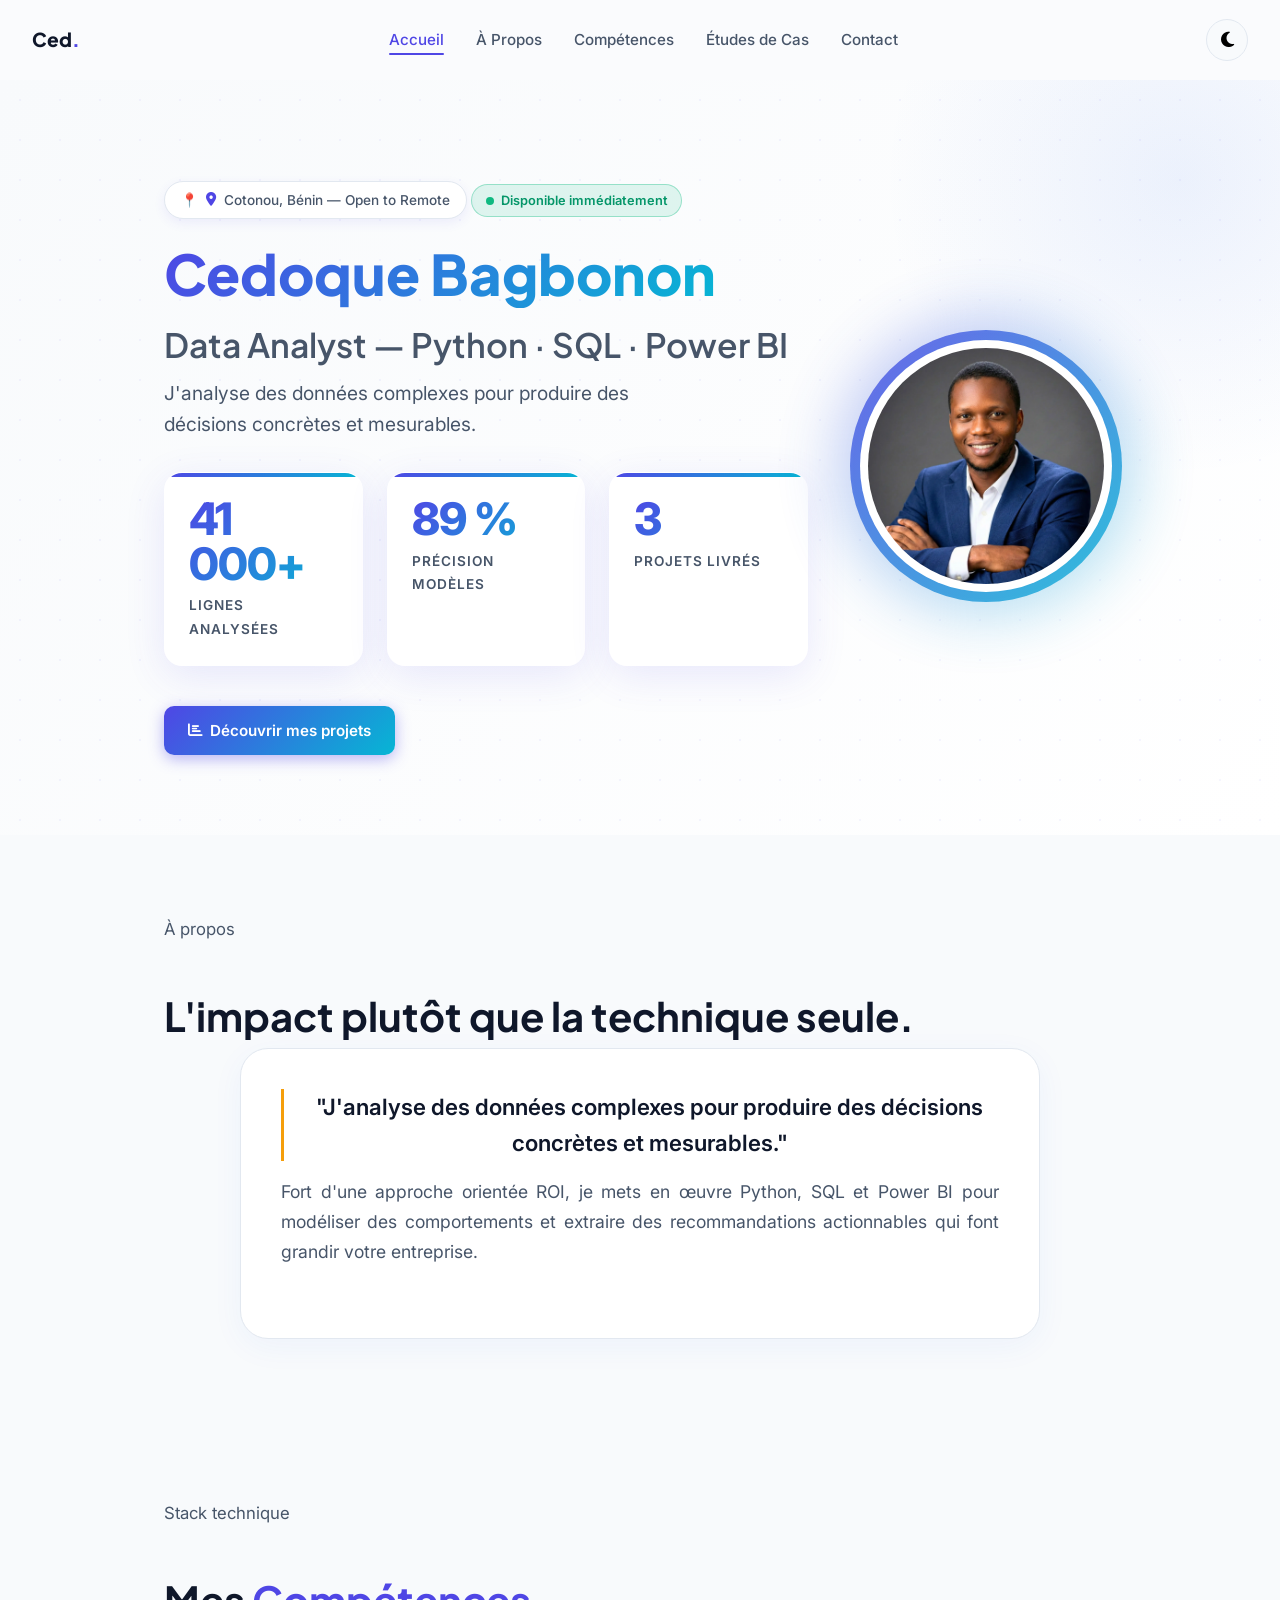
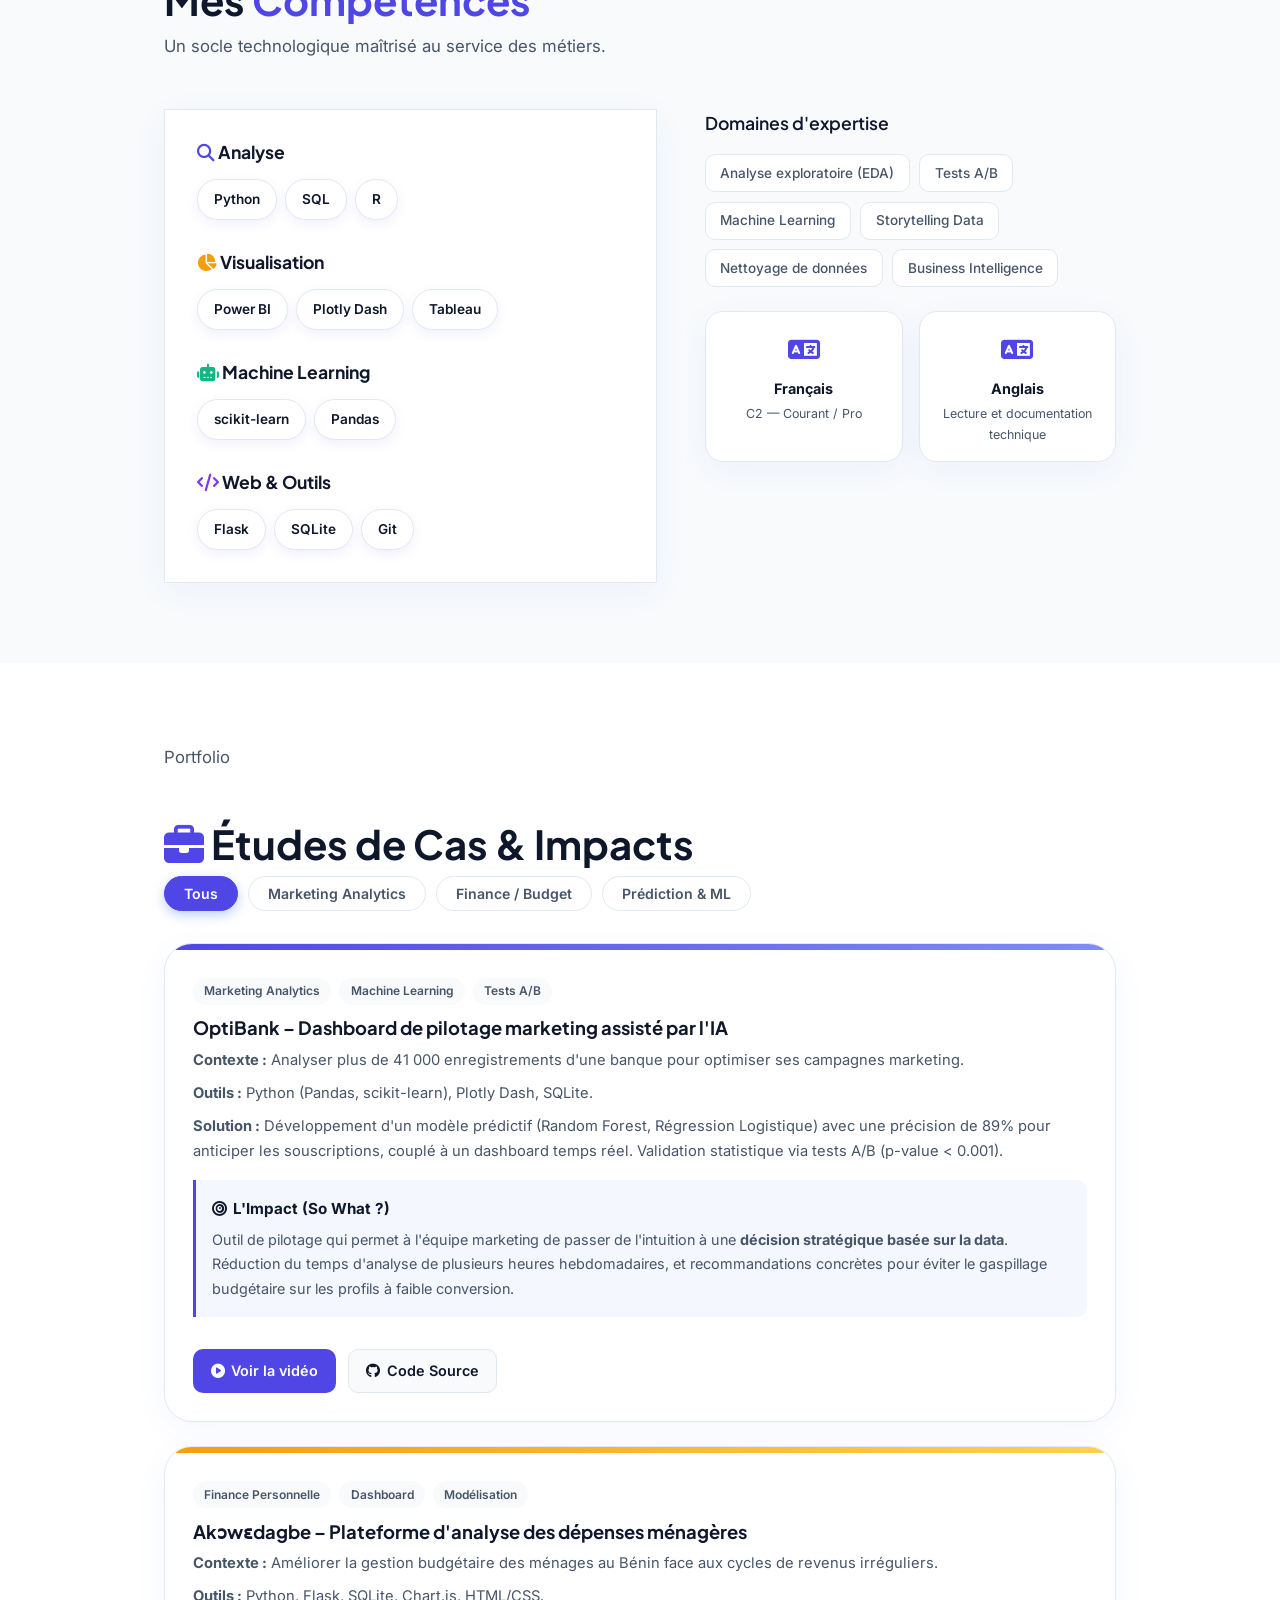
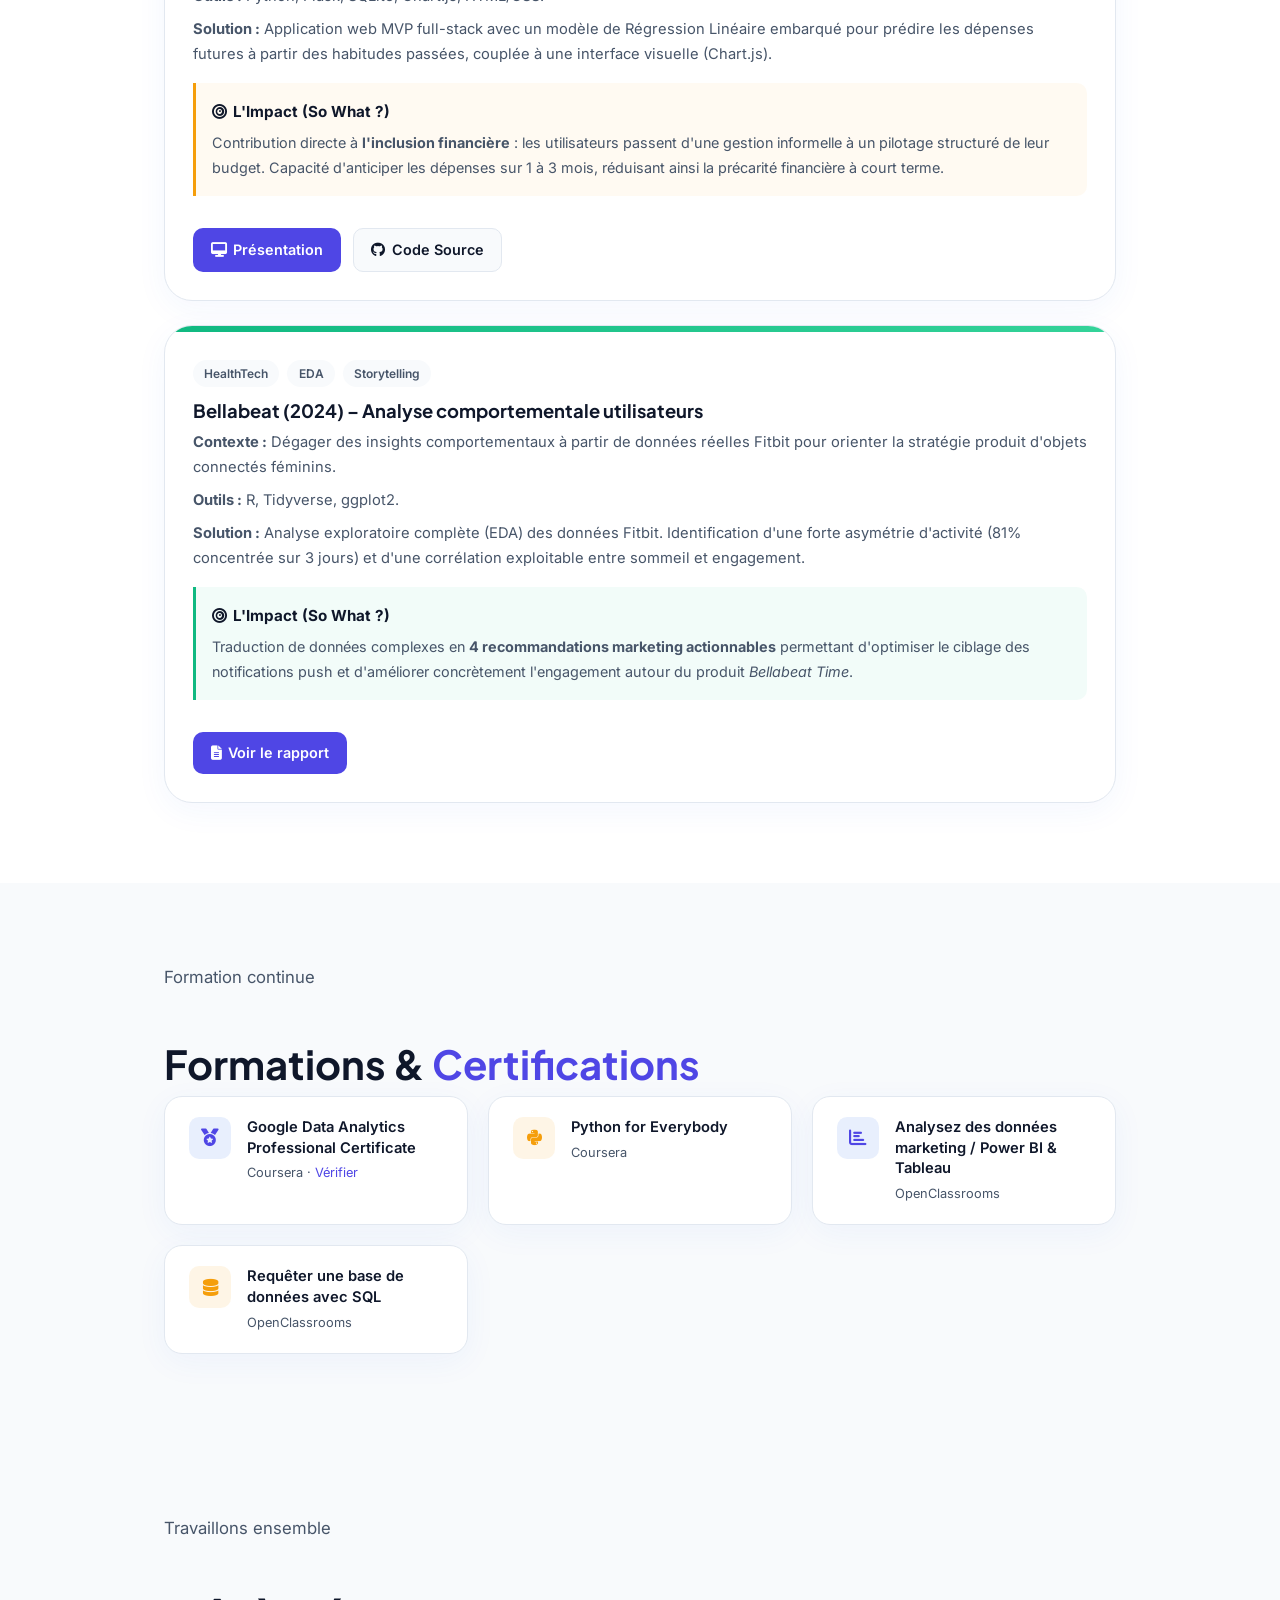
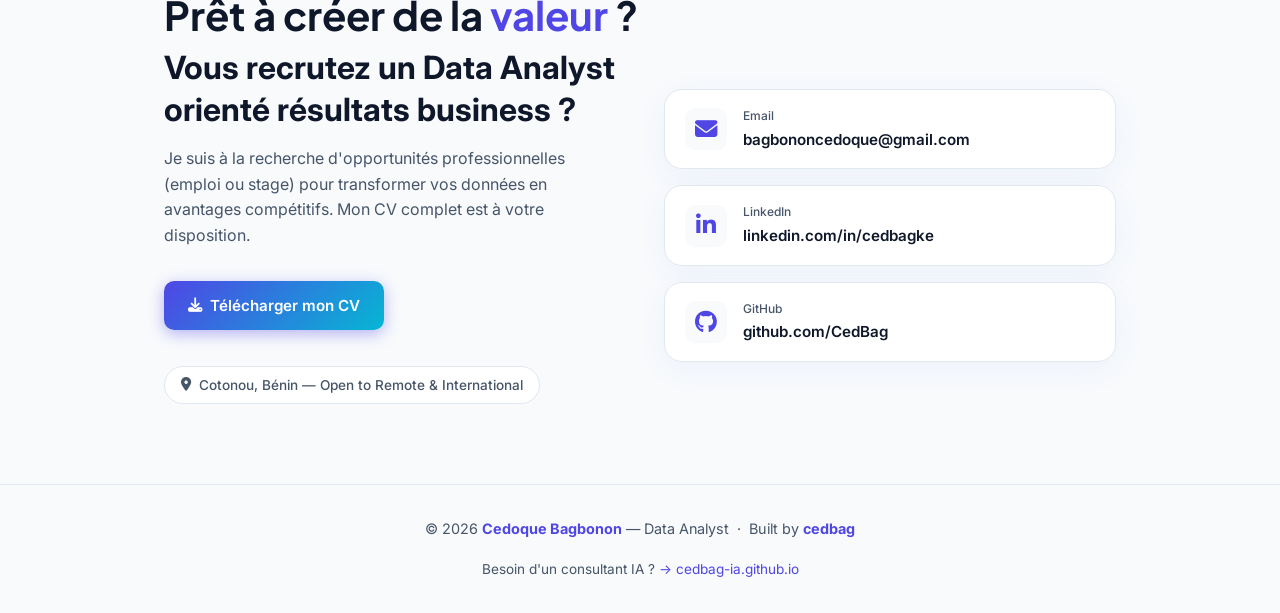
==== commit 6373c0ae: "style: UI/UX premium redesign with Light Theme by default" ====
--- a/index.html
+++ b/index.html
@@ -15,6 +15,9 @@
   <title>Portfolio | Cedoque Bagbonon – Data Analyst & BI</title>
   <link rel="icon" type="image/svg+xml"
     href="data:image/svg+xml,%3Csvg xmlns='http://www.w3.org/2000/svg' viewBox='0 0 32 32'%3E%3Crect width='32' height='32' rx='8' fill='%232563eb'/%3E%3Ctext x='16' y='22' font-family='sans-serif' font-size='14' font-weight='700' text-anchor='middle' fill='white'%3ECB%3C/text%3E%3C/svg%3E">
+  <link rel="preconnect" href="https://fonts.googleapis.com">
+  <link rel="preconnect" href="https://fonts.gstatic.com" crossorigin>
+  <link href="https://fonts.googleapis.com/css2?family=Inter:wght@300;400;500;600;700&family=Plus+Jakarta+Sans:wght@500;600;700;800&display=swap" rel="stylesheet">
   <link rel="stylesheet" href="https://cdnjs.cloudflare.com/ajax/libs/font-awesome/6.5.0/css/all.min.css">
   <link rel="stylesheet" href="style.css">
 </head>
@@ -66,7 +69,7 @@
             Disponible immédiatement
           </div>
           <h1 class="hero-title">
-            Cedoque<br>
+            <span class="text-gradient">Cedoque Bagbonon</span><br>
             <span style="font-size: 0.6em; color: var(--text-secondary); font-weight: 600;">Data Analyst — Python · SQL · Power BI</span>
           </h1>
           <p class="hero-tagline" style="margin-bottom: 2rem;">
--- a/style.css
+++ b/style.css
@@ -4,50 +4,60 @@
 =================================================== */
 
 /* --- Google Fonts --- */
-@import url('https://fonts.googleapis.com/css2?family=Outfit:wght@300;400;500;600;700;800&family=Inter:wght@300;400;500;600&display=swap');
+@import url('https://fonts.googleapis.com/css2?family=Inter:wght@300;400;500;600;700&family=Plus+Jakarta+Sans:wght@500;600;700;800&display=swap');
 
 /* --- CSS Variables (Mode Clair par défaut) --- */
 :root {
-  --bg-primary: #F8F9FC;
-  --bg-secondary: #ECEEF5;
+  --bg-primary: #FFFFFF;
+  --bg-secondary: #F8FAFC;
   --bg-card: #FFFFFF;
-  --accent-blue: #2563EB;
-  --accent-blue-light: #60A5FA;
+  --accent-blue: #4F46E5;
+  --accent-blue-light: #818CF8;
   --accent-amber: #F59E0B;
   --accent-amber-light: #FCD34D;
-  --text-primary: #1E293B;
-  --text-secondary: #64748B;
-  --text-inverse: #F8F9FC;
+  --gradient-primary: linear-gradient(135deg, #4F46E5, #06B6D4);
+  --text-primary: #0F172A;
+  --text-secondary: #475569;
+  --text-inverse: #FFFFFF;
   --border: #E2E8F0;
-  --shadow-sm: 0 2px 8px rgba(37, 99, 235, 0.07);
-  --shadow-md: 0 8px 32px rgba(37, 99, 235, 0.12);
-  --shadow-lg: 0 20px 60px rgba(37, 99, 235, 0.15);
-  --radius-sm: 8px;
-  --radius-md: 16px;
-  --radius-lg: 24px;
+  --shadow-sm: 0 4px 12px rgba(79, 70, 229, 0.08);
+  --shadow-md: 0 10px 40px rgba(79, 70, 229, 0.12);
+  --shadow-lg: 0 25px 70px rgba(79, 70, 229, 0.15);
+  --radius-sm: 10px;
+  --radius-md: 18px;
+  --radius-lg: 28px;
   --radius-full: 9999px;
   --transition: 0.3s cubic-bezier(0.4, 0, 0.2, 1);
-  --font-heading: 'Outfit', sans-serif;
+  --font-heading: 'Plus Jakarta Sans', sans-serif;
   --font-body: 'Inter', sans-serif;
-  --nav-height: 70px;
+  --nav-height: 80px;
 }
 
 /* --- Mode Sombre (Bleu Nuit) --- */
 [data-theme="dark"] {
-  --bg-primary: #0F1624;
-  --bg-secondary: #1A2540;
-  --bg-card: #1E2D4A;
-  --accent-blue: #3B82F6;
-  --accent-blue-light: #93C5FD;
+  --bg-primary: #0B1120;
+  --bg-secondary: #111827;
+  --bg-card: #1F2937;
+  --accent-blue: #6366F1;
+  --accent-blue-light: #A5B4FC;
   --accent-amber: #FBBF24;
   --accent-amber-light: #FDE68A;
-  --text-primary: #E2E8F0;
+  --gradient-primary: linear-gradient(135deg, #6366F1, #22D3EE);
+  --text-primary: #F8FAFC;
   --text-secondary: #94A3B8;
-  --text-inverse: #0F1624;
-  --border: #2D3F6B;
-  --shadow-sm: 0 2px 8px rgba(0, 0, 0, 0.3);
-  --shadow-md: 0 8px 32px rgba(0, 0, 0, 0.4);
-  --shadow-lg: 0 20px 60px rgba(0, 0, 0, 0.5);
+  --text-inverse: #0B1120;
+  --border: #334155;
+  --shadow-sm: 0 4px 12px rgba(0, 0, 0, 0.3);
+  --shadow-md: 0 10px 40px rgba(0, 0, 0, 0.4);
+  --shadow-lg: 0 25px 70px rgba(0, 0, 0, 0.5);
+}
+
+.text-gradient {
+  background: var(--gradient-primary);
+  -webkit-background-clip: text;
+  -webkit-text-fill-color: transparent;
+  background-clip: text;
+  color: transparent;
 }
 
 /* =============================================
@@ -509,15 +519,15 @@
 }
 
 .btn-primary {
-  background: var(--accent-blue);
+  background: var(--gradient-primary);
   color: white;
-  box-shadow: 0 4px 15px rgba(37, 99, 235, 0.3);
+  box-shadow: 0 4px 15px rgba(79, 70, 229, 0.4);
 }
 
 .btn-primary:hover {
-  background: #1D4ED8;
+  background: var(--gradient-primary);
   transform: translateY(-2px);
-  box-shadow: 0 8px 25px rgba(37, 99, 235, 0.4);
+  box-shadow: 0 8px 25px rgba(79, 70, 229, 0.6);
   color: white;
 }
 
@@ -610,17 +620,28 @@
 .hero-photo-wrapper {
   position: relative;
   flex-shrink: 0;
-  width: 240px;
-  height: 240px;
+  width: 260px;
+  height: 260px;
+}
+
+.hero-photo-wrapper::after {
+  content: '';
+  position: absolute;
+  inset: -20px;
+  background: var(--gradient-primary);
+  filter: blur(30px);
+  opacity: 0.3;
+  z-index: -1;
+  border-radius: 50%;
 }
 
 .hero-photo-ring {
   position: absolute;
-  inset: -10px;
+  inset: -6px;
   border-radius: 50%;
-  background: conic-gradient(var(--accent-amber), var(--accent-blue), var(--accent-amber));
-  animation: spin-ring 6s linear infinite;
-  opacity: 0.6;
+  background: var(--gradient-primary);
+  animation: spin-ring 8s linear infinite;
+  opacity: 0.8;
 }
 
 @keyframes spin-ring {
@@ -1963,15 +1984,47 @@
 ============================================== */
 .hero-metrics {
   display: flex;
-  gap: 2.5rem;
-  margin-top: 1.5rem;
-  margin-bottom: 2rem;
+  gap: 1.5rem;
+  margin-top: 2rem;
+  margin-bottom: 2.5rem;
   flex-wrap: wrap;
 }
 
 .metric-item {
   display: flex;
   flex-direction: column;
+  background: var(--bg-card);
+  padding: 1.5rem;
+  border-radius: var(--radius-md);
+  border: 1px solid rgba(255, 255, 255, 0.4);
+  box-shadow: var(--shadow-md);
+  -webkit-backdrop-filter: blur(10px);
+  backdrop-filter: blur(10px);
+  flex: 1;
+  min-width: 140px;
+  position: relative;
+  overflow: hidden;
+  transition: transform var(--transition), box-shadow var(--transition);
+}
+
+[data-theme="dark"] .metric-item {
+  background: rgba(30, 45, 74, 0.6);
+  border-color: var(--border);
+}
+
+.metric-item:hover {
+  transform: translateY(-5px);
+  box-shadow: var(--shadow-lg);
+}
+
+.metric-item::before {
+  content: '';
+  position: absolute;
+  top: 0;
+  left: 0;
+  width: 100%;
+  height: 4px;
+  background: var(--gradient-primary);
 }
 
 .metric-number {
@@ -1979,7 +2032,11 @@
   font-weight: 800;
   line-height: 1;
   color: var(--accent-blue);
-  margin-bottom: 0.4rem;
+  background: var(--gradient-primary);
+  -webkit-background-clip: text;
+  -webkit-text-fill-color: transparent;
+  background-clip: text;
+  margin-bottom: 0.5rem;
   letter-spacing: -1px;
 }
 
@@ -1992,18 +2049,21 @@
 }
 
 .skill-badge-flat {
-  background: var(--bg-primary);
+  background: var(--bg-card);
   border: 1px solid var(--border);
   color: var(--text-primary);
-  padding: 0.4rem 0.8rem;
-  border-radius: var(--radius-sm);
+  padding: 0.5rem 1rem;
+  border-radius: var(--radius-full);
   font-size: 0.85rem;
-  font-weight: 500;
+  font-weight: 600;
   transition: all var(--transition);
+  box-shadow: var(--shadow-sm);
 }
 
 .skill-badge-flat:hover {
-  border-color: var(--accent-blue);
-  background: rgba(37, 99, 235, 0.05);
+  border-color: var(--accent-blue-light);
+  background: rgba(79, 70, 229, 0.05);
   transform: translateY(-2px);
+  box-shadow: var(--shadow-md);
+  color: var(--accent-blue);
 }
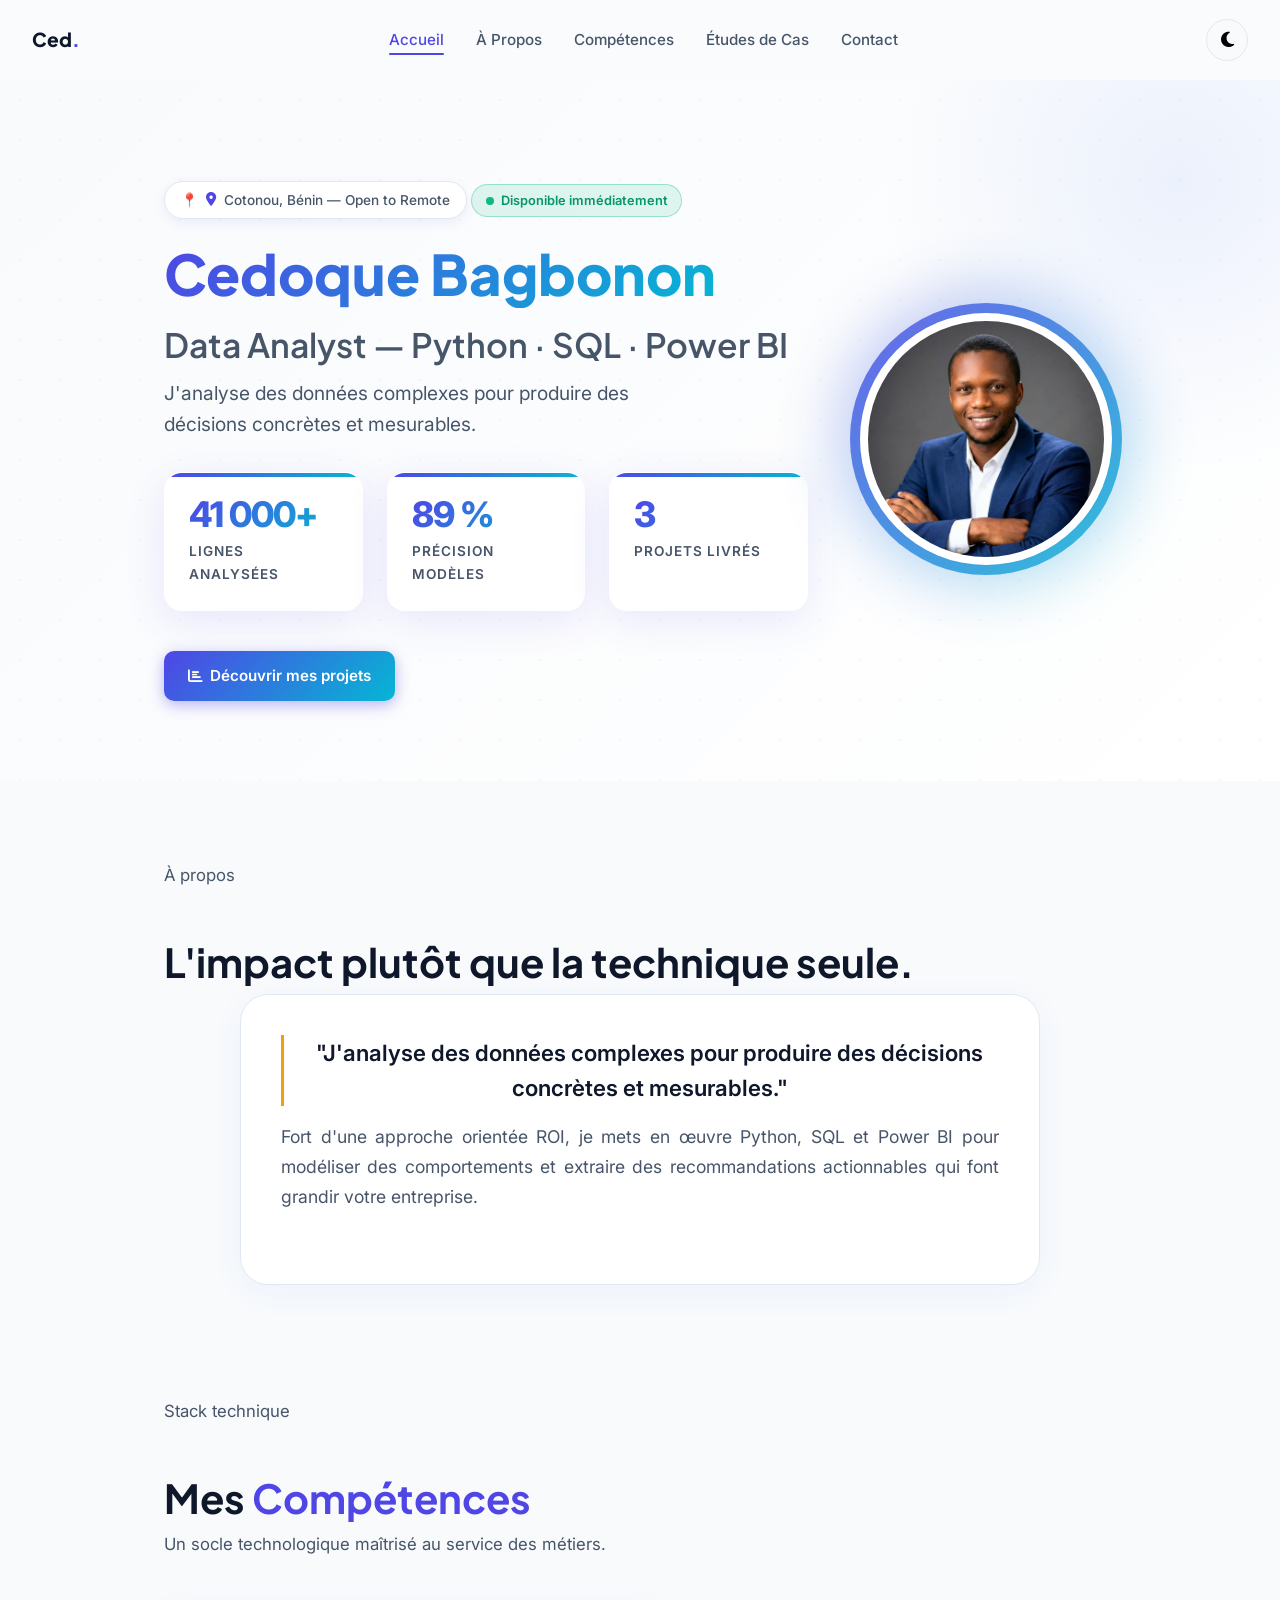
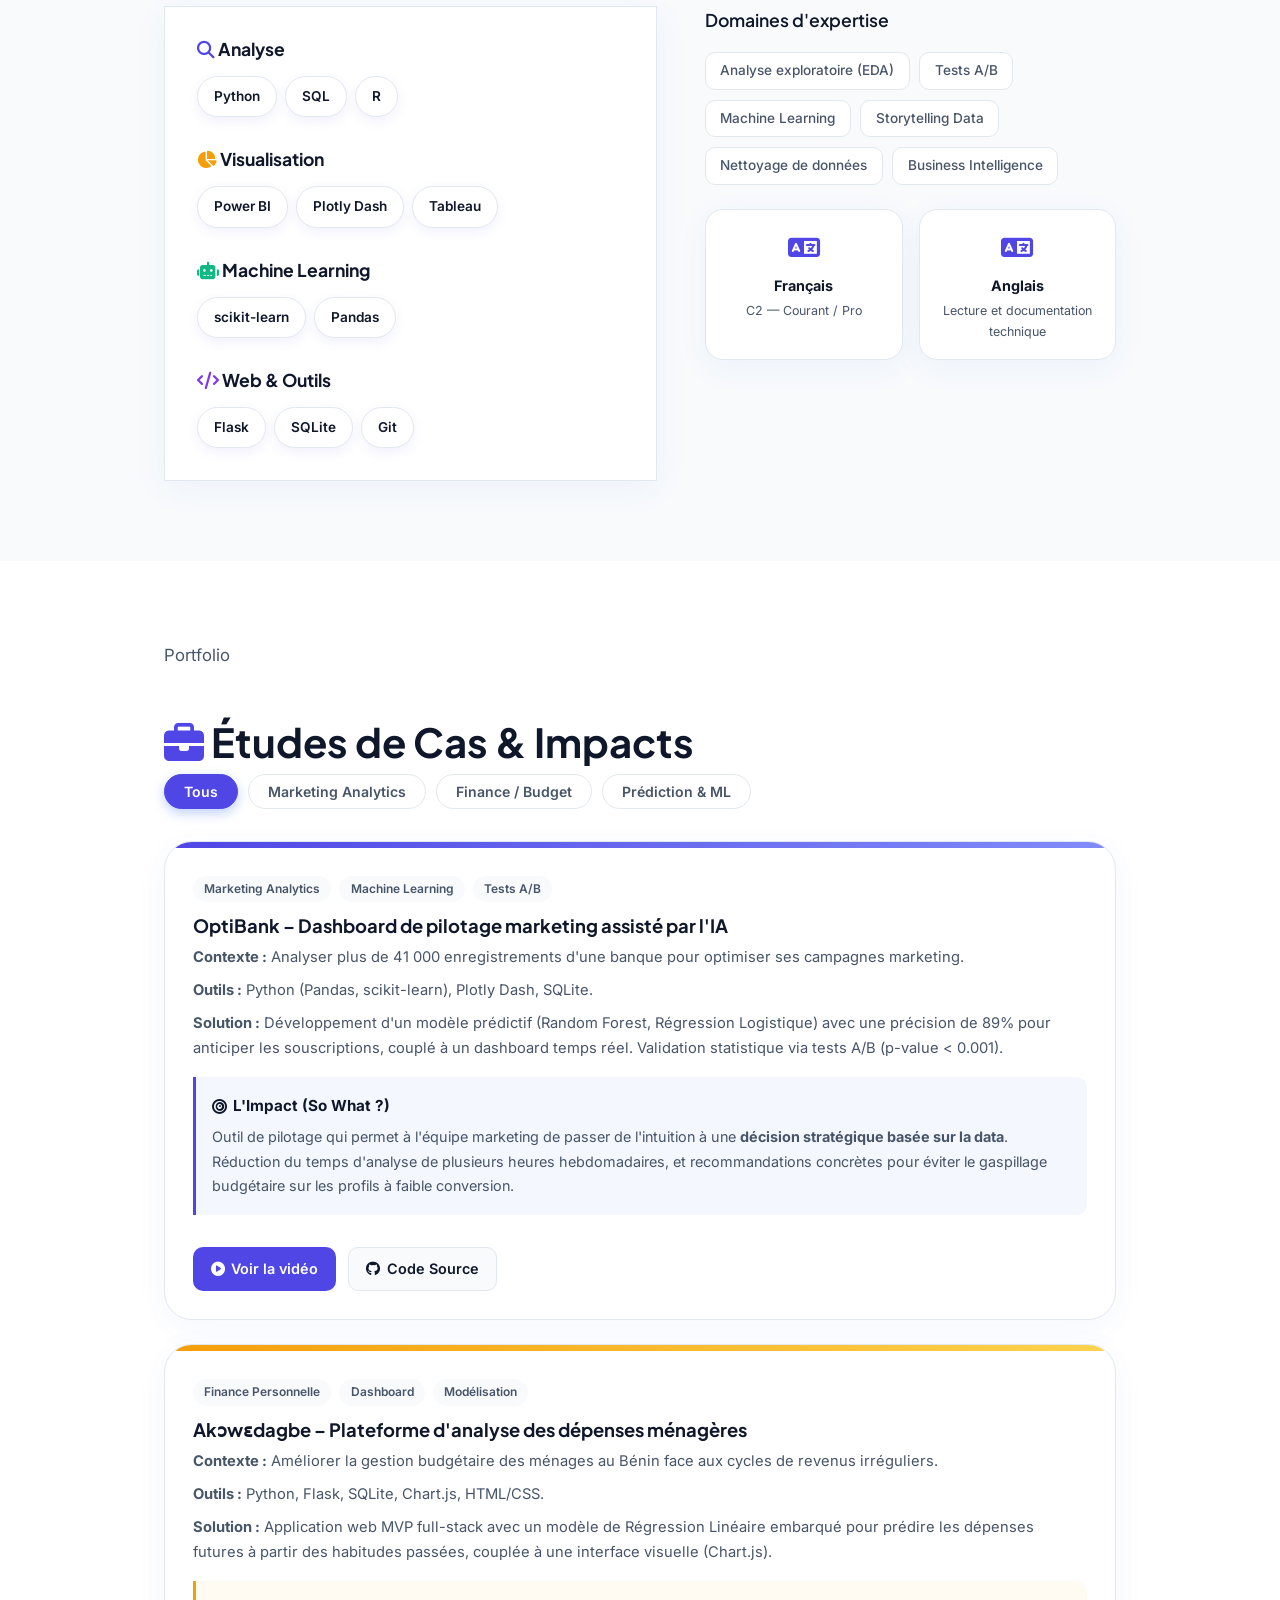
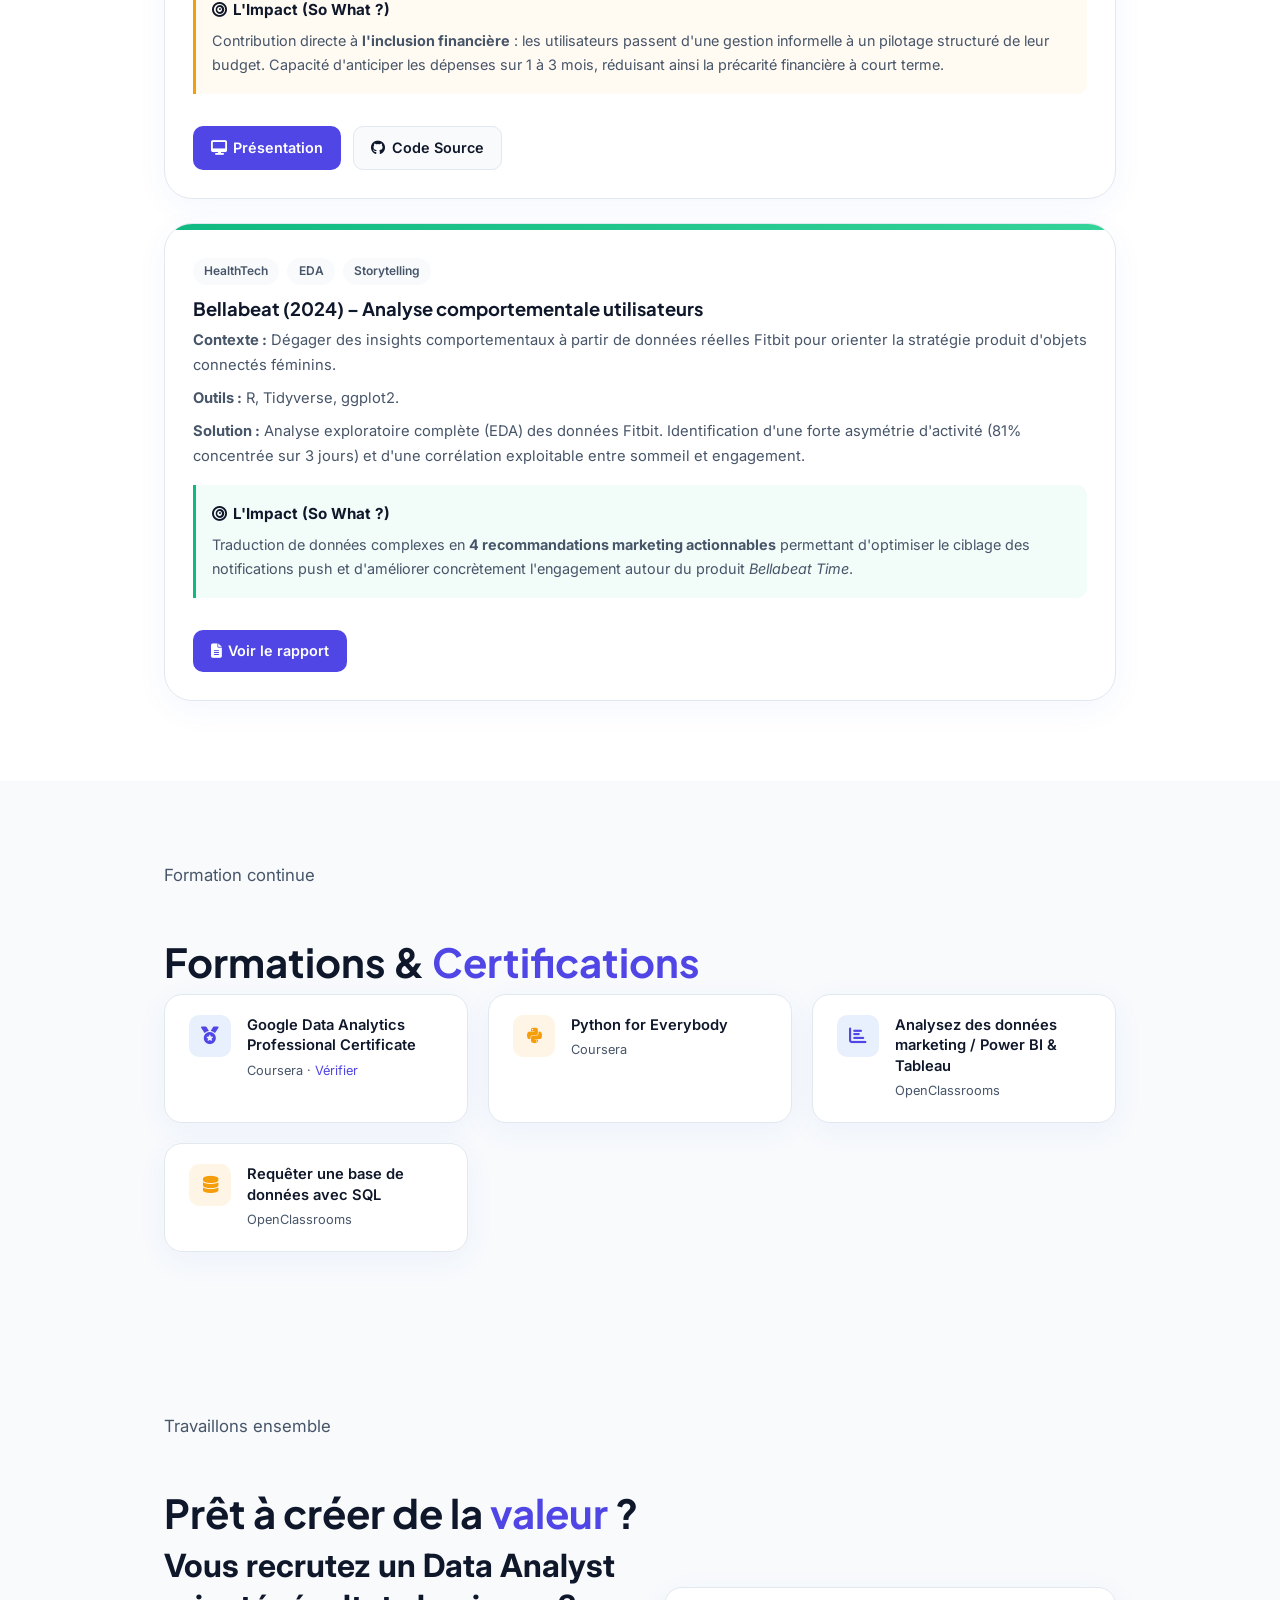
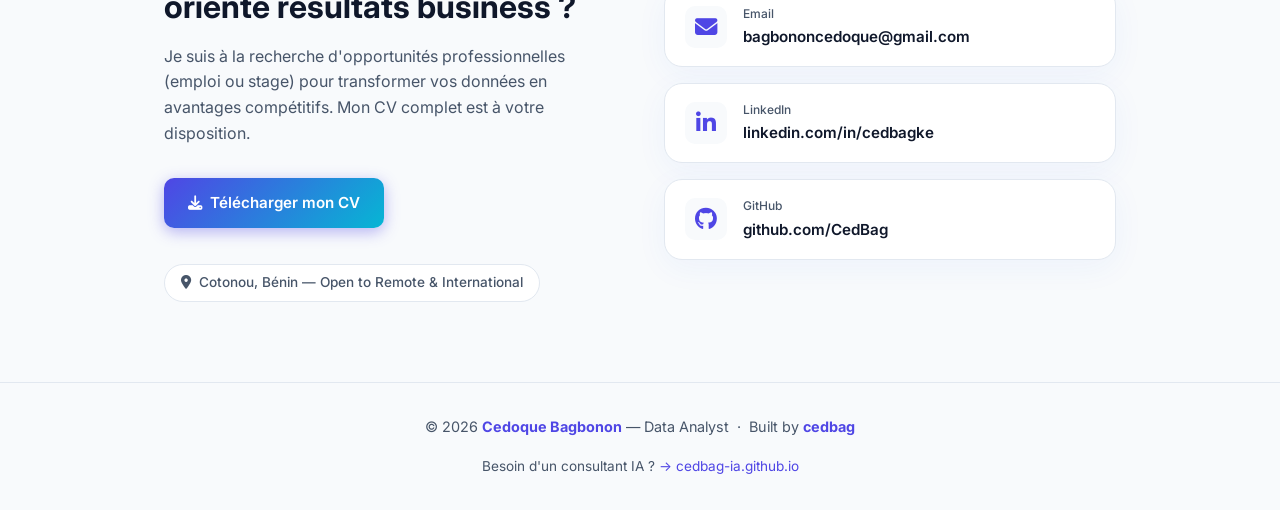
==== commit dad0c79d: "style: adjust metrics font size and section spacing" ====
--- a/index.html
+++ b/index.html
@@ -109,7 +109,7 @@
   <!-- ============================================================
        MON HISTOIRE
   ============================================================ -->
-  <section id="about" class="section">
+  <section id="about" class="section" style="padding-bottom: 2rem;">
     <div class="container">
       <p class="section-subtitle">À propos</p>
       <h2 class="section-title fade-in">
--- a/style.css
+++ b/style.css
@@ -2028,7 +2028,7 @@
 }
 
 .metric-number {
-  font-size: 2.8rem;
+  font-size: 2.2rem;
   font-weight: 800;
   line-height: 1;
   color: var(--accent-blue);
@@ -2038,6 +2038,7 @@
   background-clip: text;
   margin-bottom: 0.5rem;
   letter-spacing: -1px;
+  white-space: nowrap;
 }
 
 .metric-label {
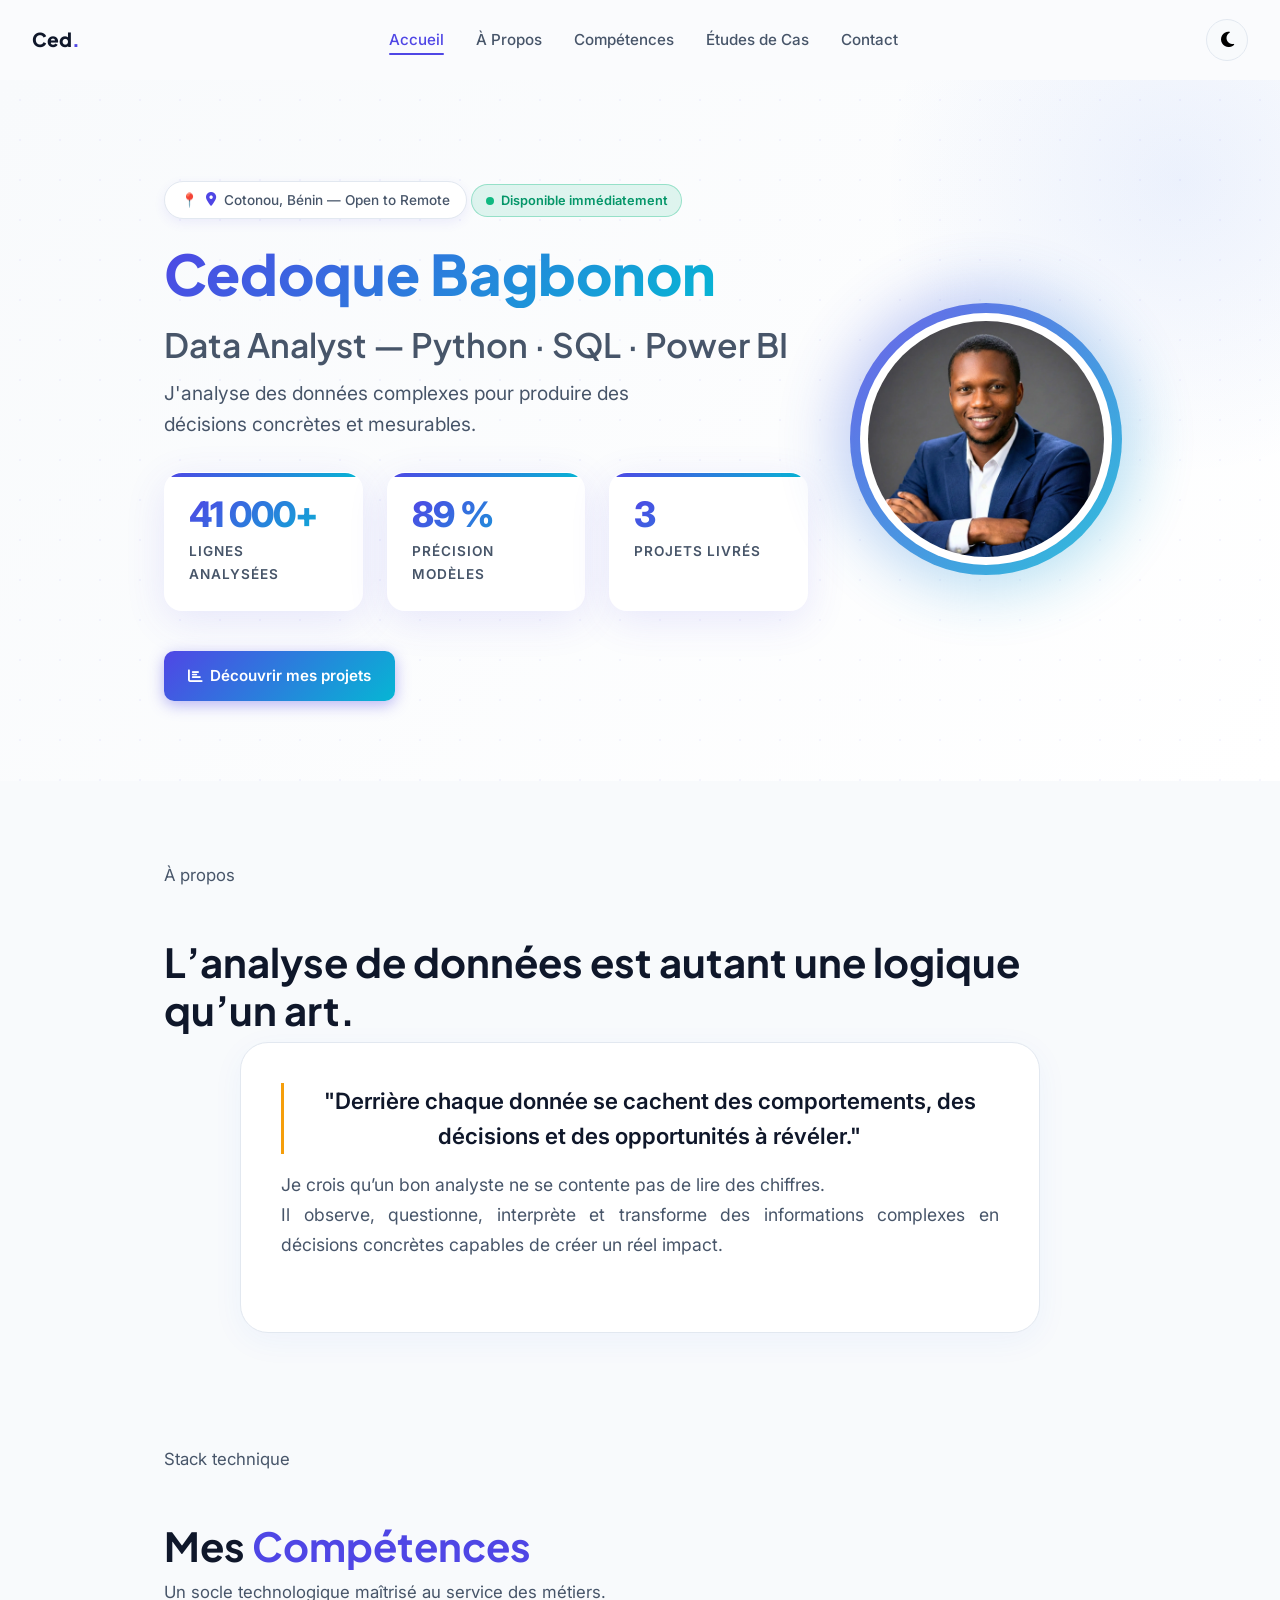
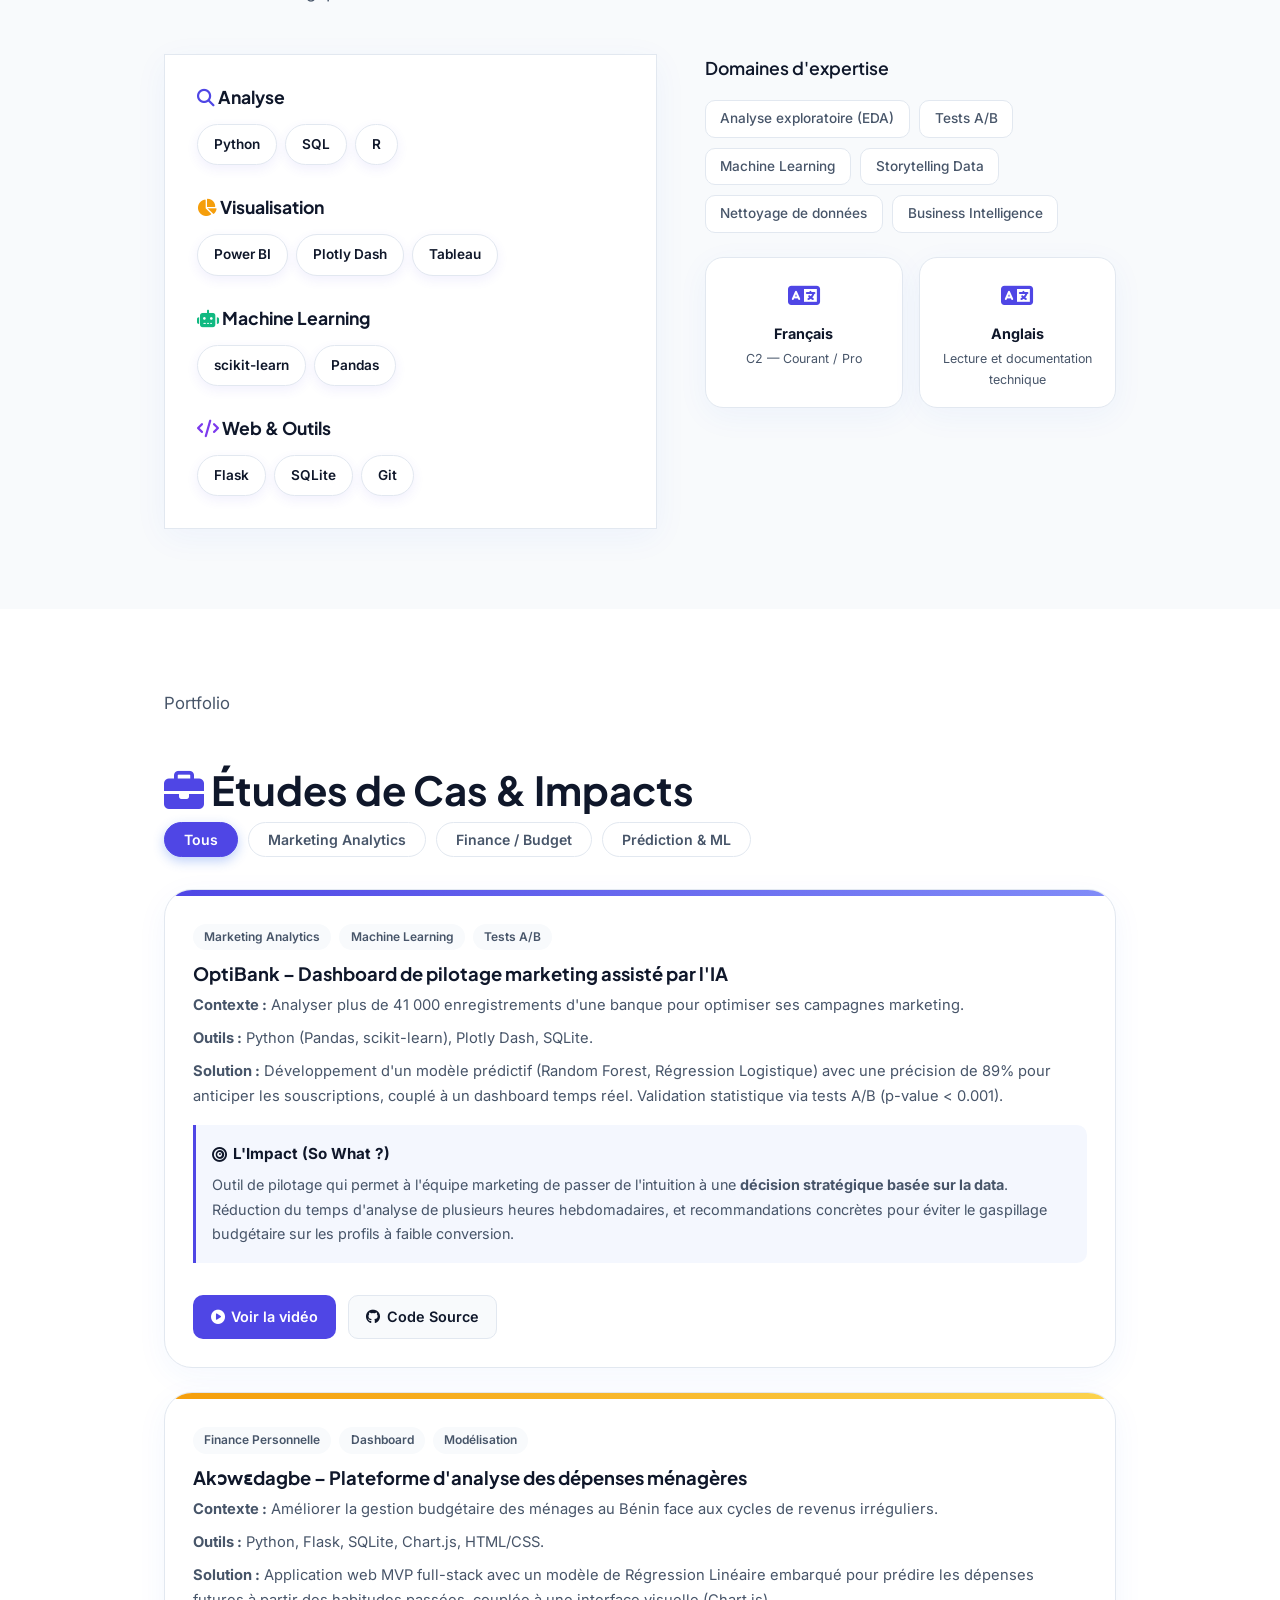
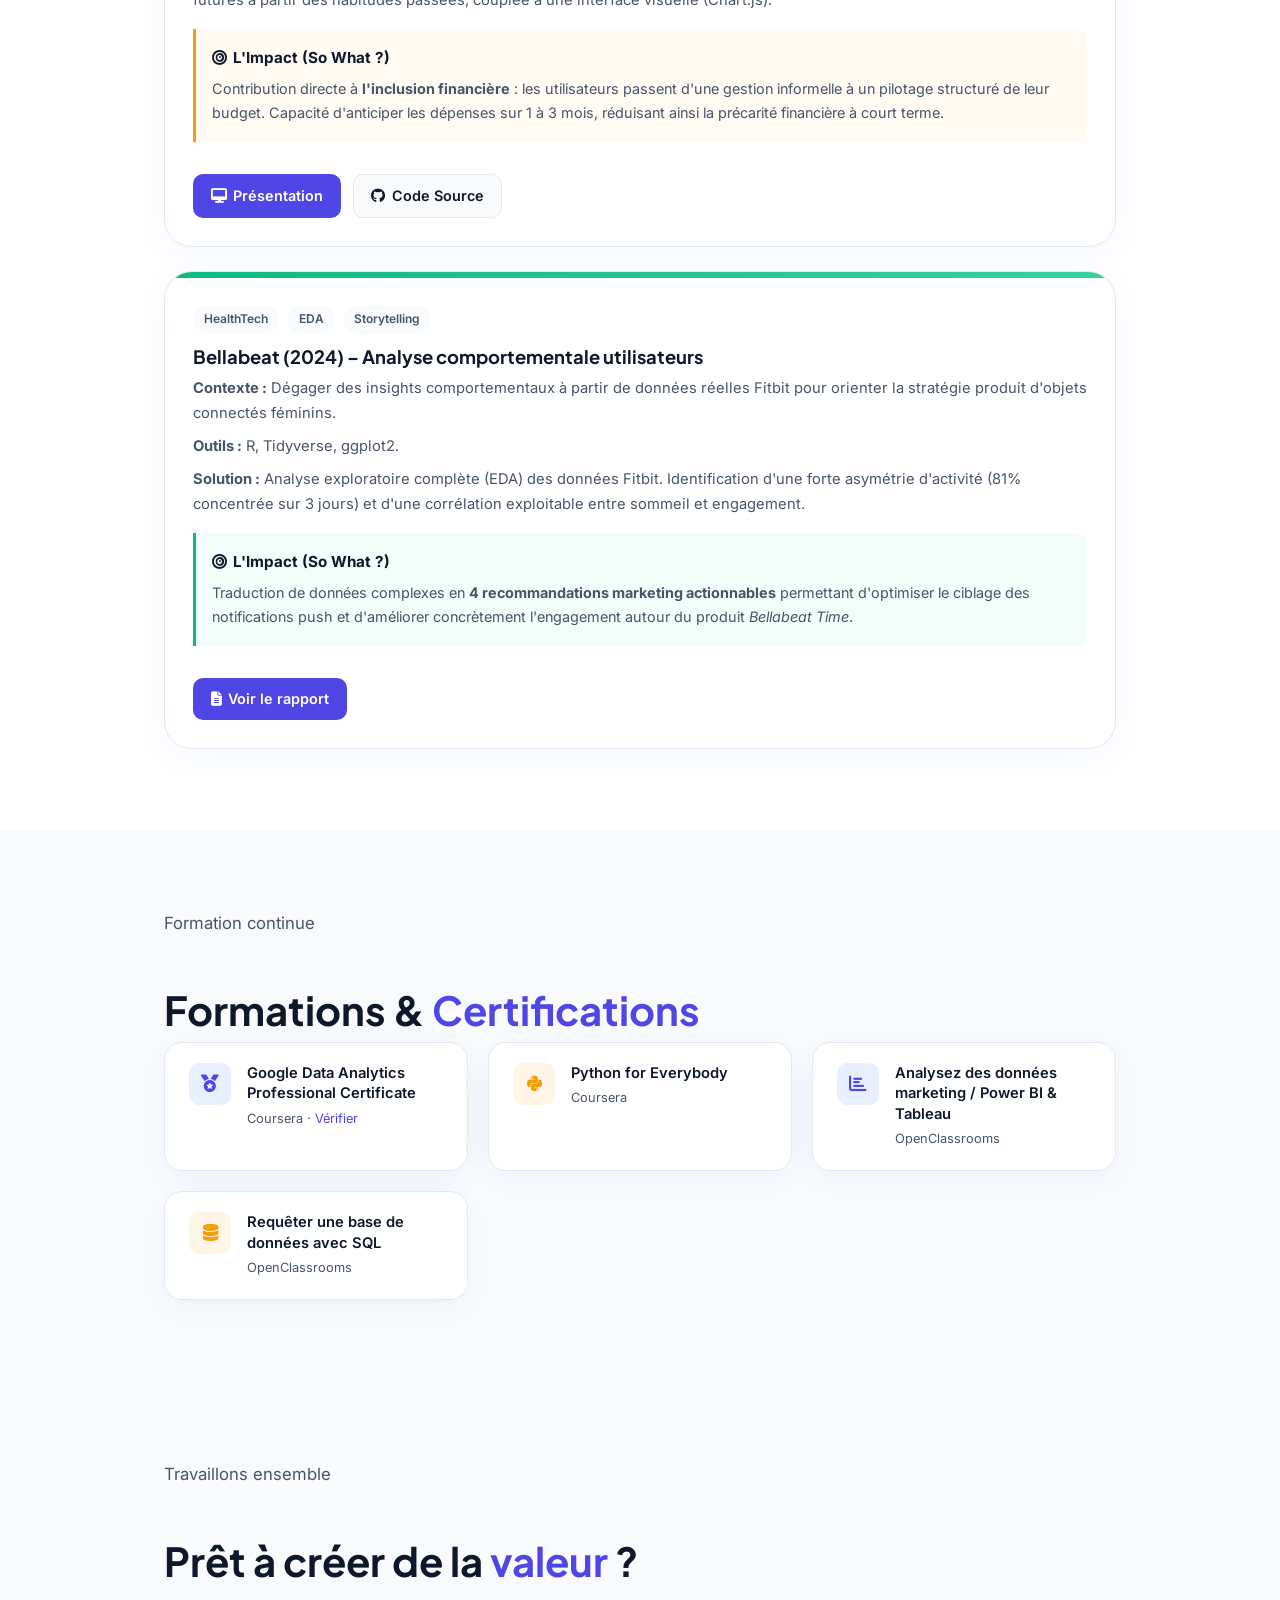
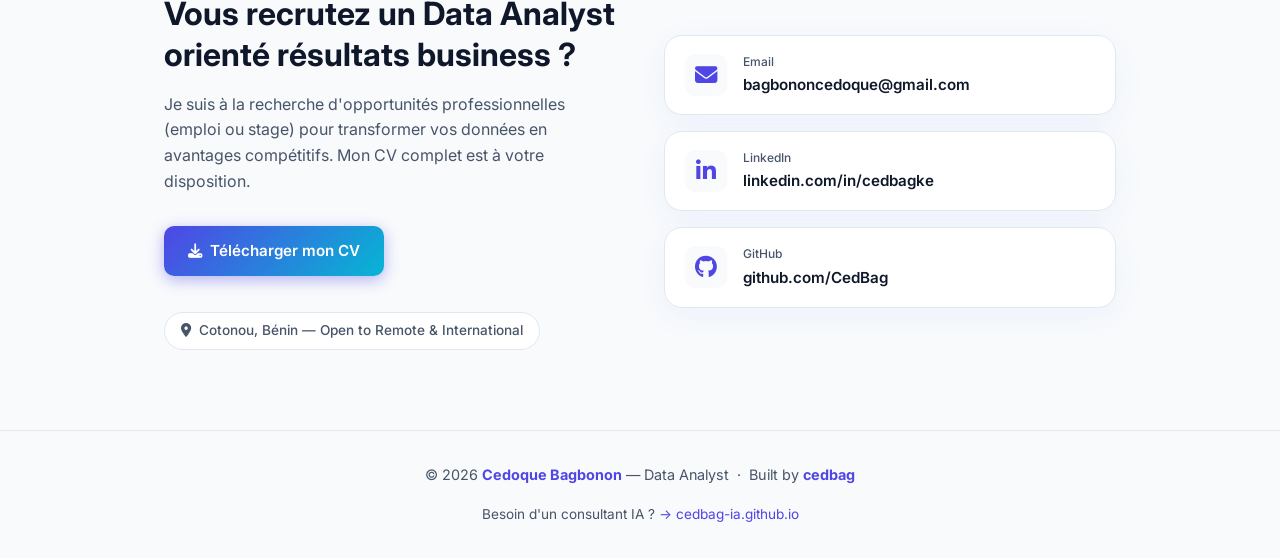
==== commit 445d3424: "content: update about section text to be more personal and original" ====
--- a/index.html
+++ b/index.html
@@ -113,16 +113,16 @@
     <div class="container">
       <p class="section-subtitle">À propos</p>
       <h2 class="section-title fade-in">
-        L'impact plutôt que la technique seule.
+        L’analyse de données est autant une logique qu’un art.
       </h2>
 
       <div class="about-grid fade-in glass-card-container" style="grid-template-columns: 1fr;">
         <div class="about-content glass-card" style="text-align: center; max-width: 800px; margin: 0 auto; padding: 2.5rem; border-radius: var(--radius-lg);">
           <p class="about-intro" style="font-size: 1.4rem; line-height: 1.6; margin-bottom: 1rem; color: var(--text-primary); font-weight: 600;">
-            "J'analyse des données complexes pour produire des décisions concrètes et mesurables."
+            "Derrière chaque donnée se cachent des comportements, des décisions et des opportunités à révéler."
           </p>
           <p class="about-desc" style="font-size: 1.1rem; color: var(--text-secondary);">
-            Fort d'une approche orientée ROI, je mets en œuvre Python, SQL et Power BI pour modéliser des comportements et extraire des recommandations actionnables qui font grandir votre entreprise.
+            Je crois qu’un bon analyste ne se contente pas de lire des chiffres.<br>Il observe, questionne, interprète et transforme des informations complexes en décisions concrètes capables de créer un réel impact.
           </p>
         </div>
       </div>
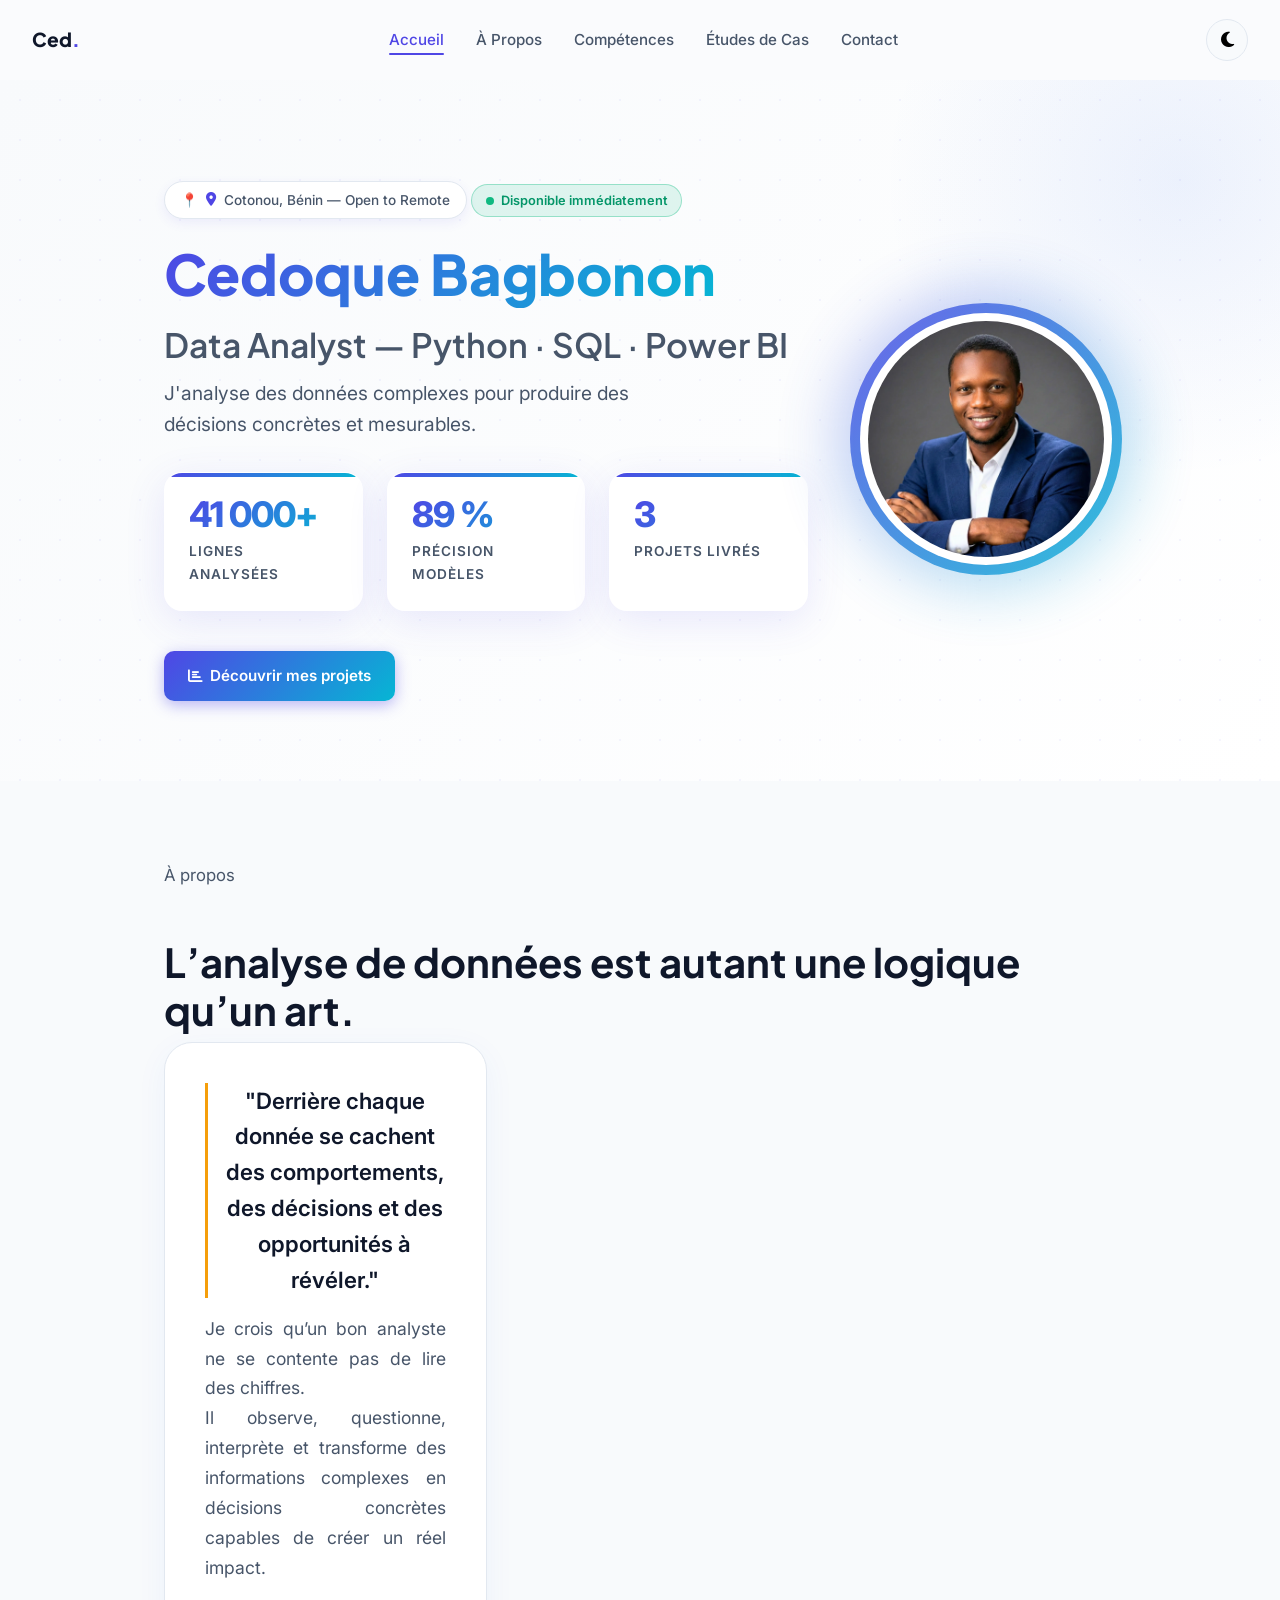
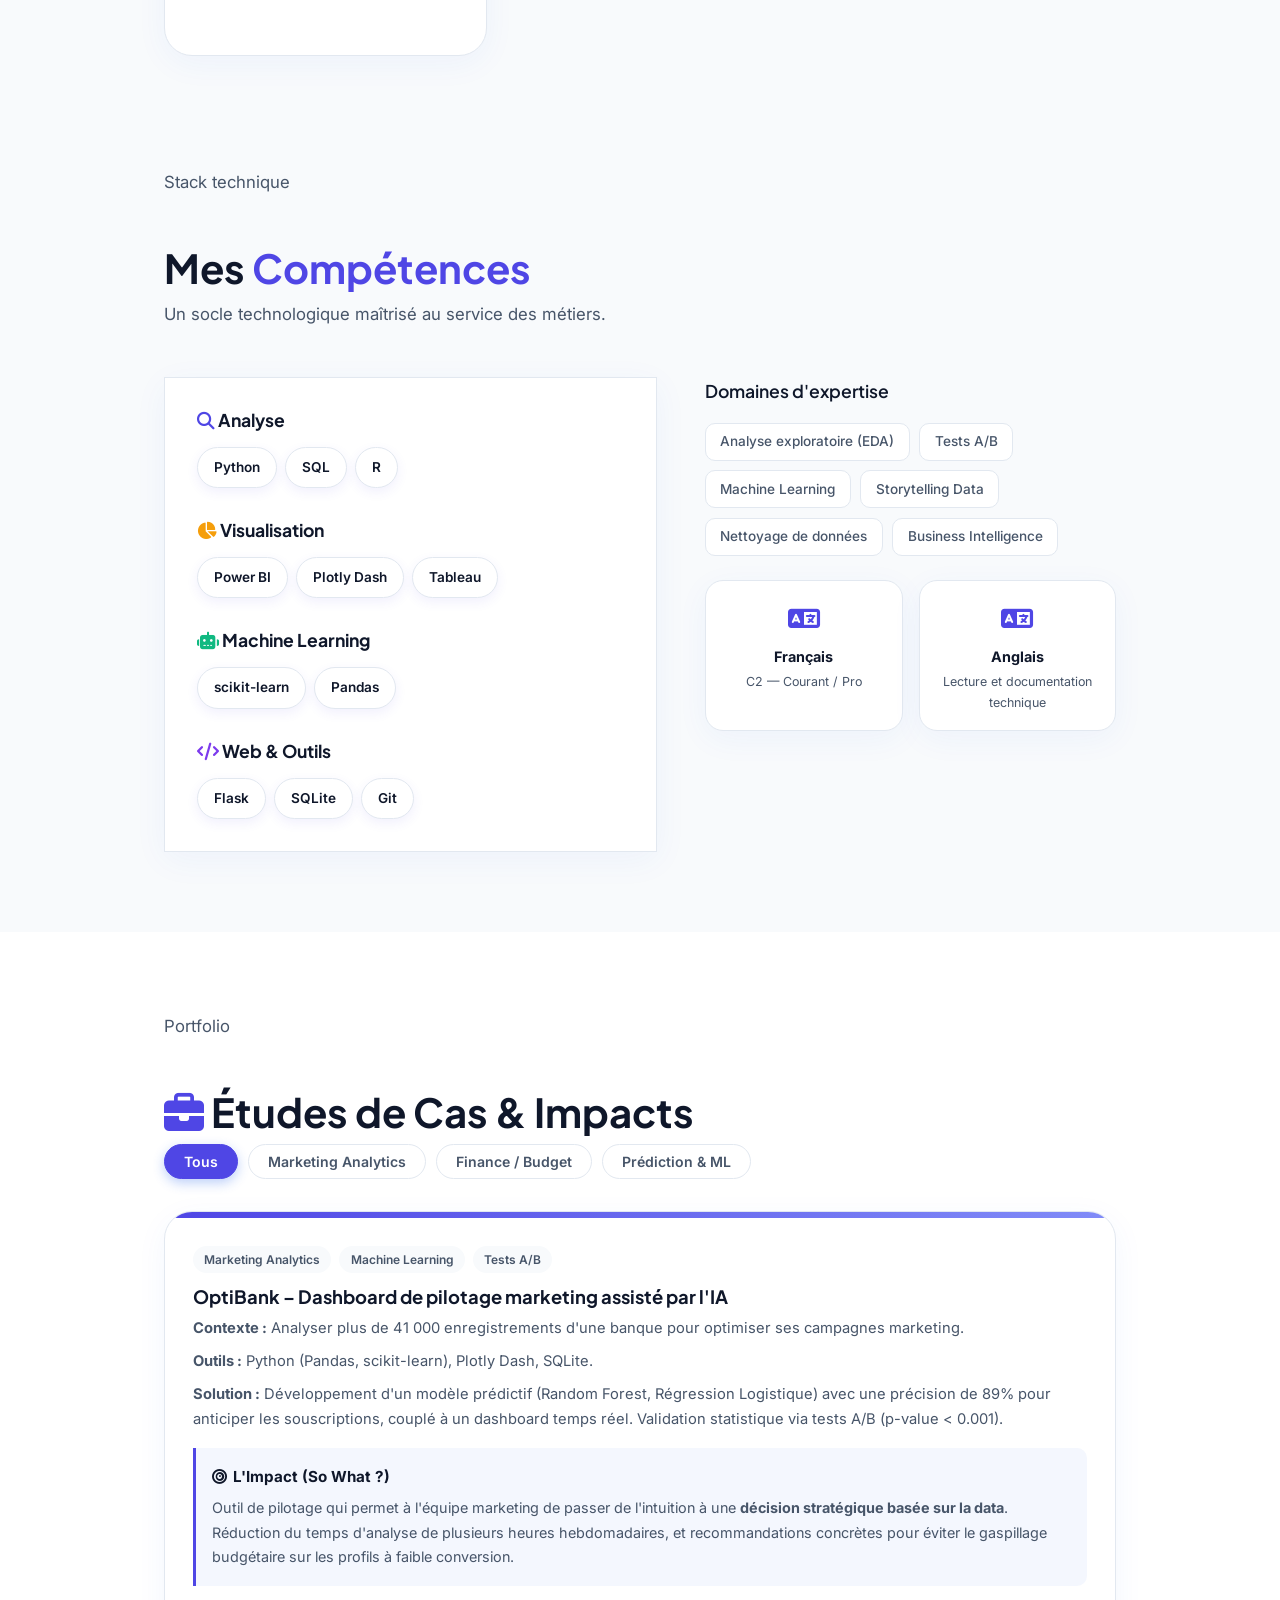
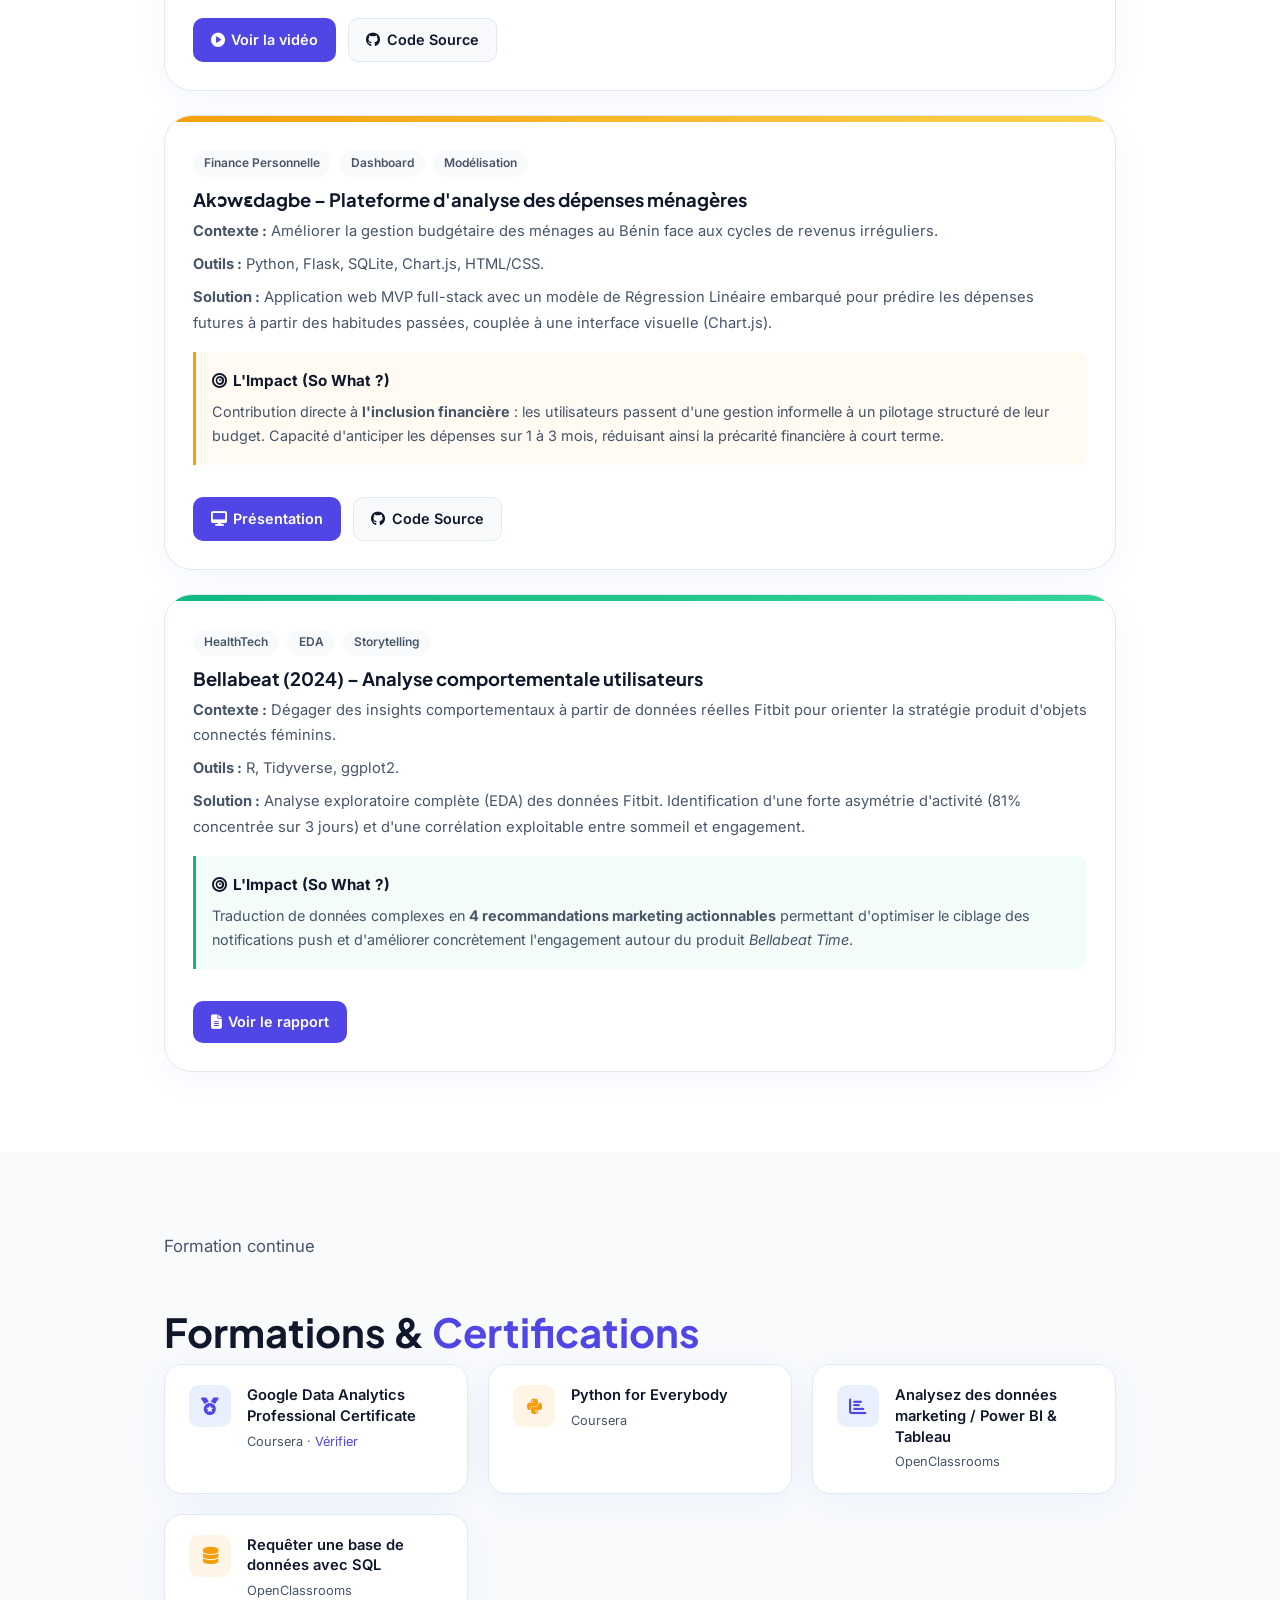
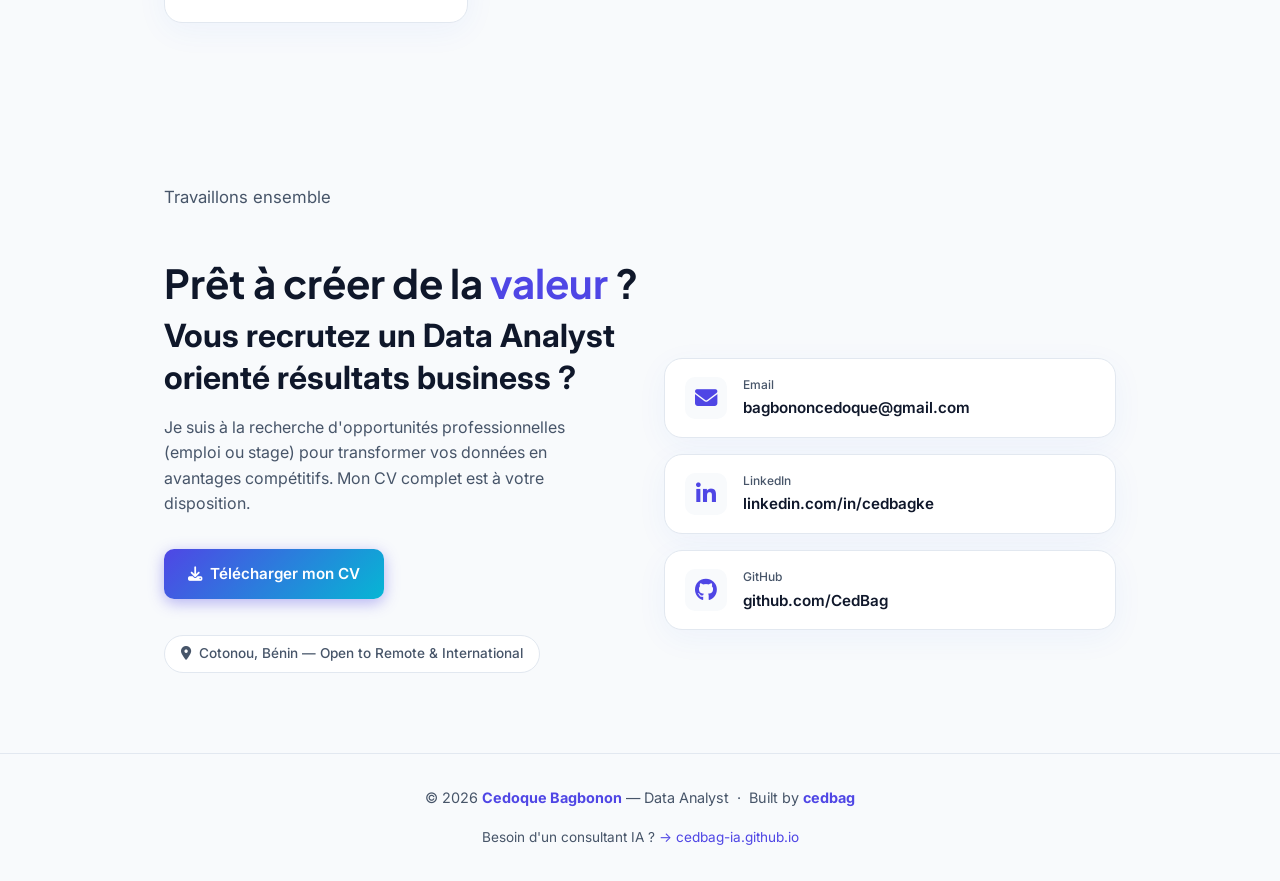
==== commit b1149502: "style: full responsive optimization for mobile and tablet" ====
--- a/index.html
+++ b/index.html
@@ -116,8 +116,8 @@
         L’analyse de données est autant une logique qu’un art.
       </h2>
 
-      <div class="about-grid fade-in glass-card-container" style="grid-template-columns: 1fr;">
-        <div class="about-content glass-card" style="text-align: center; max-width: 800px; margin: 0 auto; padding: 2.5rem; border-radius: var(--radius-lg);">
+      <div class="about-grid fade-in glass-card-container">
+        <div class="about-content glass-card">
           <p class="about-intro" style="font-size: 1.4rem; line-height: 1.6; margin-bottom: 1rem; color: var(--text-primary); font-weight: 600;">
             "Derrière chaque donnée se cachent des comportements, des décisions et des opportunités à révéler."
           </p>
@@ -139,7 +139,7 @@
       <p class="section-subtitle fade-in">Un socle technologique maîtrisé au service des métiers.</p>
 
       <div class="skills-layout fade-in">
-        <div class="skills-groups glass-card" style="padding: 2rem; display: grid; grid-template-columns: repeat(auto-fit, minmax(200px, 1fr)); gap: 2rem;">
+        <div class="skills-groups glass-card">
           <div class="skill-group">
             <h3 class="skill-group-title" style="margin-bottom: 1rem; font-size: 1.1rem;"><i class="fas fa-search" style="color: var(--accent-blue);"></i> Analyse</h3>
             <div class="skill-badges" style="display: flex; flex-wrap: wrap; gap: 0.5rem;">
--- a/style.css
+++ b/style.css
@@ -2067,4 +2067,108 @@
   transform: translateY(-2px);
   box-shadow: var(--shadow-md);
   color: var(--accent-blue);
+}
+
+.nav-ia-link {
+  color: var(--accent-blue) !important;
+}
+
+.hero-badge.amber {
+  border-color: var(--accent-amber) !important;
+  color: var(--accent-amber) !important;
+}
+
+.skills-groups {
+  padding: 2rem;
+  display: grid;
+  grid-template-columns: repeat(auto-fit, minmax(200px, 1fr));
+  gap: 2rem;
+}
+
+.about-content {
+  text-align: center;
+  max-width: 800px;
+  margin: 0 auto;
+  padding: 2.5rem;
+  border-radius: var(--radius-lg);
+}
+
+/* ==============================================
+   RESPONSIVE OPTIMIZATIONS
+   ============================================== */
+
+/* Tablet (992px) */
+@media (max-width: 992px) {
+  .projects-grid {
+    grid-template-columns: repeat(auto-fit, minmax(300px, 1fr));
+  }
+}
+
+/* Mobile (768px) */
+@media (max-width: 768px) {
+  .section {
+    padding: 3.5rem 0;
+  }
+
+  .hero-inner {
+    flex-direction: column-reverse;
+    text-align: center;
+    gap: 2.5rem;
+  }
+
+  .hero-photo-wrapper {
+    width: 200px;
+    height: 200px;
+    margin: 0 auto;
+  }
+
+  .hero-photo-wrapper::after {
+    inset: -15px;
+    filter: blur(20px);
+  }
+
+  .hero-metrics {
+    justify-content: center;
+    gap: 1rem;
+  }
+
+  .metric-item {
+    min-width: 120px;
+    padding: 1rem;
+  }
+
+  .metric-number {
+    font-size: 1.8rem;
+  }
+
+  .nav-links.open {
+    display: flex;
+    background: rgba(var(--bg-primary-rgb), 0.95);
+    backdrop-filter: blur(10px);
+  }
+
+  .skills-groups {
+    grid-template-columns: 1fr;
+    padding: 1.5rem;
+  }
+}
+
+/* Small Mobile (480px) */
+@media (max-width: 480px) {
+  .hero-metrics {
+    flex-direction: column;
+    align-items: stretch;
+  }
+
+  .metric-item {
+    min-width: 100%;
+  }
+
+  .section-title {
+    font-size: 1.8rem;
+  }
+
+  .hero-title {
+    font-size: 2.2rem;
+  }
 }
